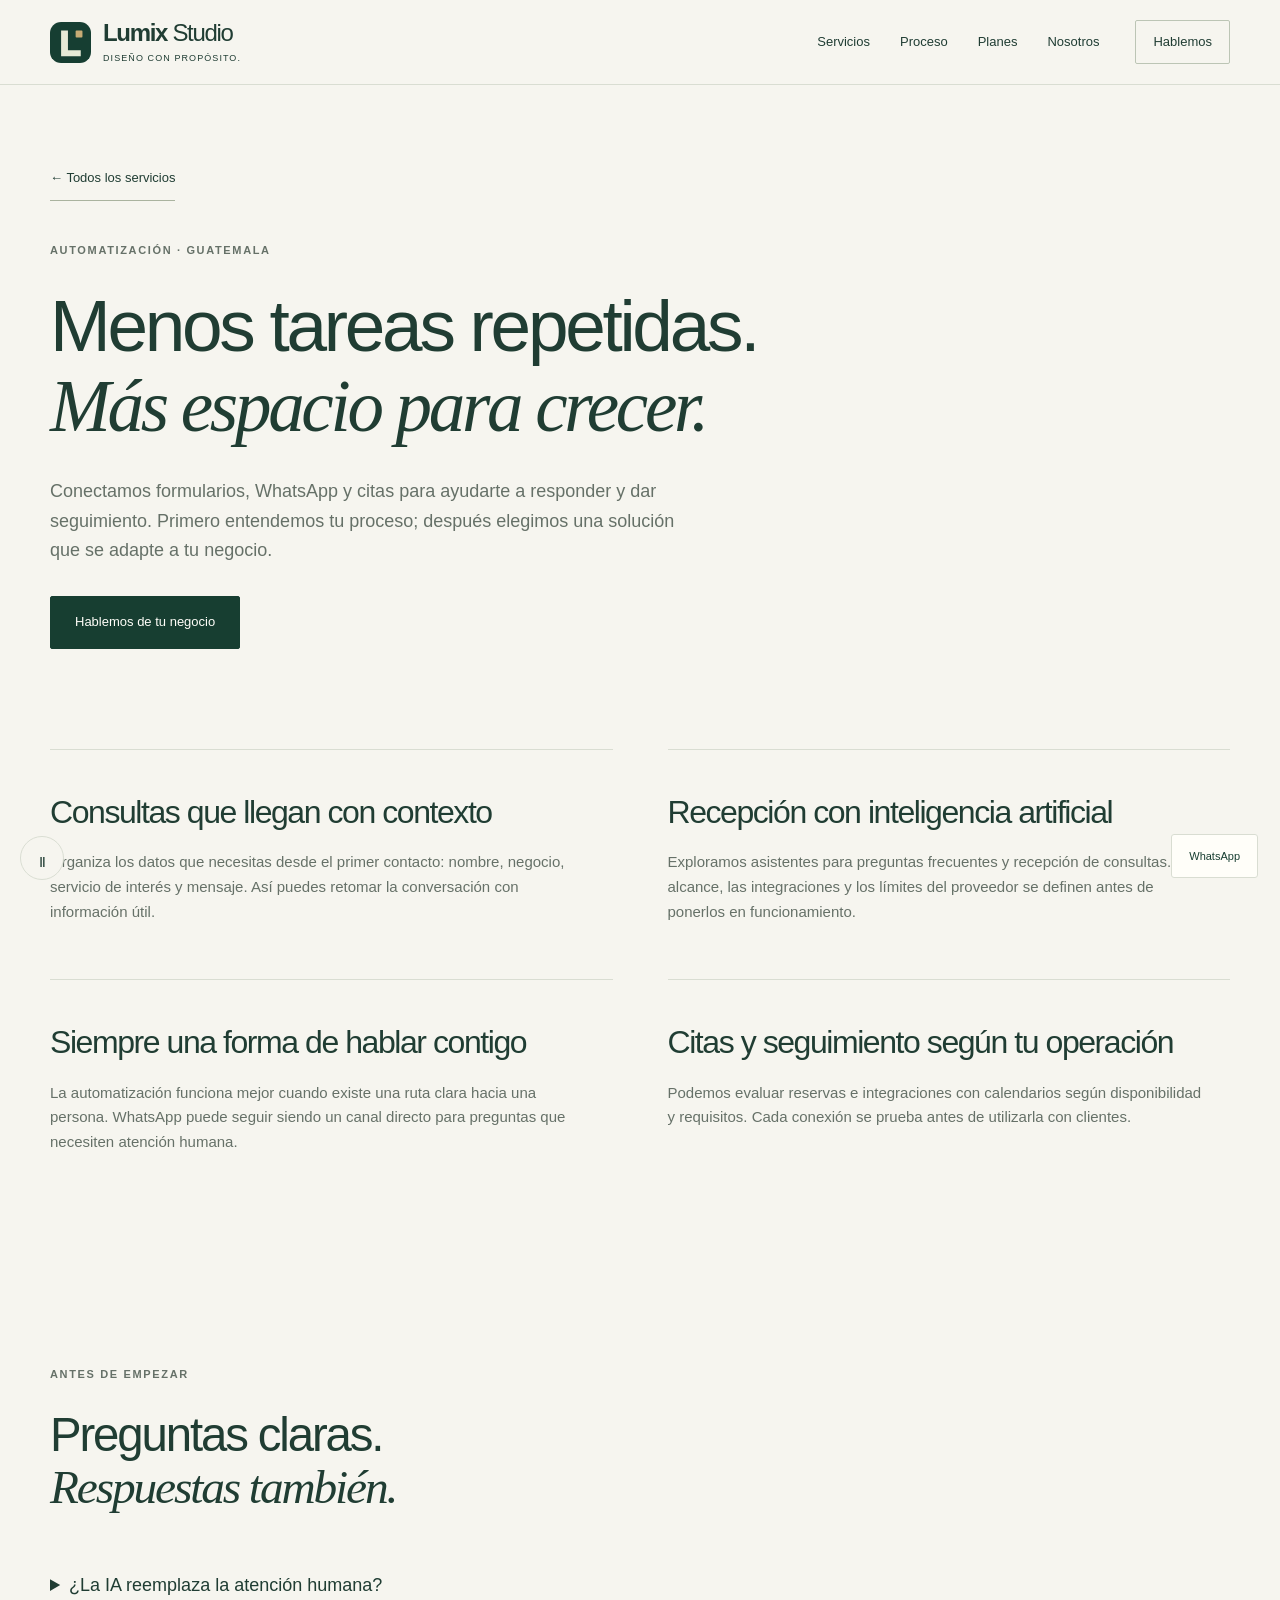
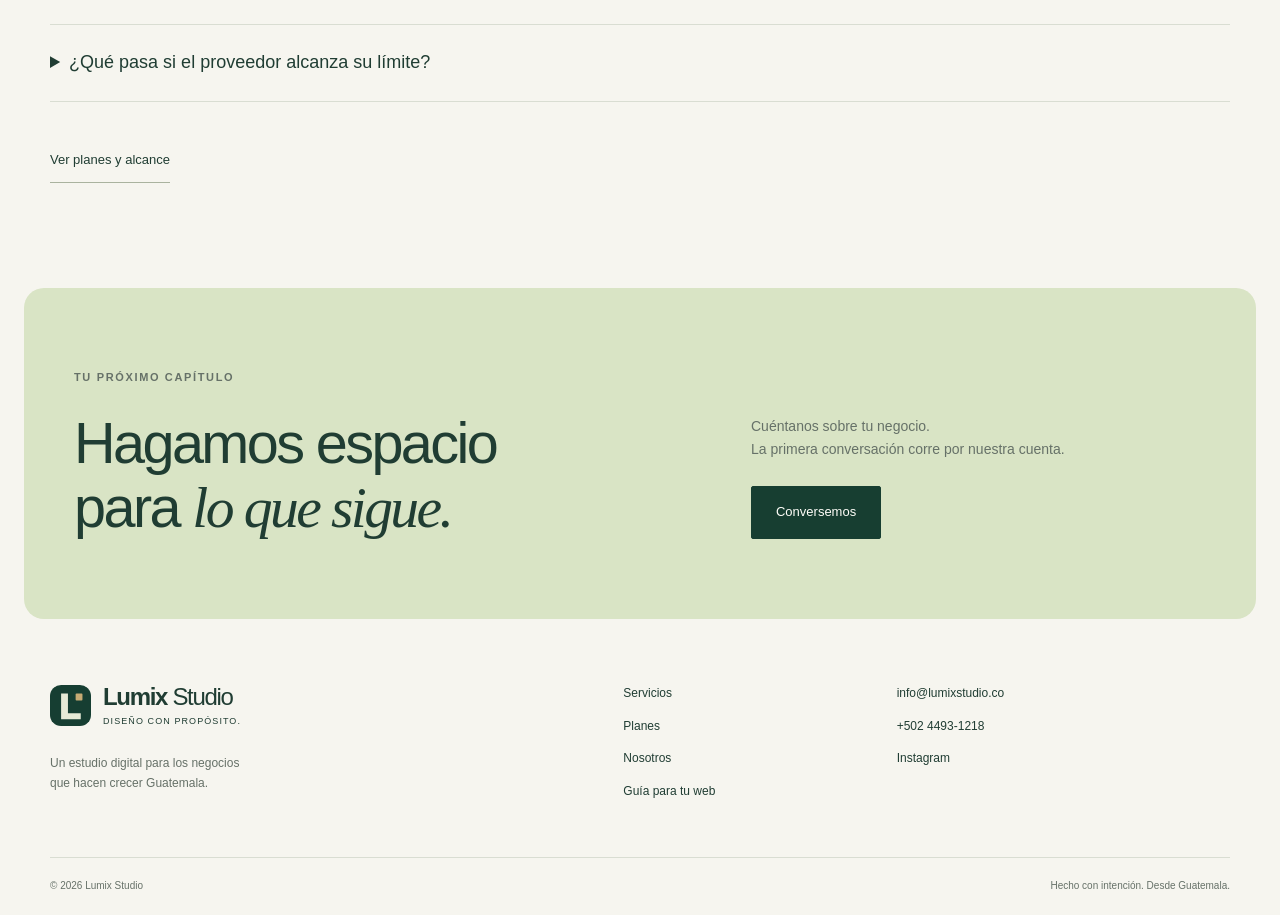
==== automatizacion/index.html @ 52a28cd0 "Launch Lumix Studio redesign and SEO pages" ====
<!doctype html><html lang="es-GT"><head><meta charset="utf-8"><meta name="viewport" content="width=device-width, initial-scale=1"><title>Automatización para negocios en Guatemala | Lumix Studio</title><meta name="description" content="Conecta formularios, WhatsApp y citas para dar seguimiento a tus consultas. Organiza procesos y seguimiento para tu negocio con Lumix Studio."><meta name="robots" content="index,follow,max-image-preview:large"><meta name="theme-color" content="#f6f5ef"><link rel="canonical" href="https://lumixstudio.co/automatizacion/"><link rel="icon" href="/favicon.svg" type="image/svg+xml"><meta property="og:type" content="website"><meta property="og:locale" content="es_GT"><meta property="og:site_name" content="Lumix Studio"><meta property="og:title" content="Automatización para negocios en Guatemala | Lumix Studio"><meta property="og:description" content="Conecta formularios, WhatsApp y citas para dar seguimiento a tus consultas. Organiza procesos y seguimiento para tu negocio con Lumix Studio."><meta property="og:url" content="https://lumixstudio.co/automatizacion/"><meta property="og:image" content="https://lumixstudio.co/assets/og-lumix-studio.png"><meta property="og:image:width" content="1200"><meta property="og:image:height" content="630"><meta property="og:image:alt" content="Lumix Studio — diseño web, SEO y automatización en Guatemala"><meta name="twitter:card" content="summary_large_image"><meta name="twitter:title" content="Automatización para negocios en Guatemala | Lumix Studio"><meta name="twitter:description" content="Conecta formularios, WhatsApp y citas para dar seguimiento a tus consultas. Organiza procesos y seguimiento para tu negocio con Lumix Studio."><meta name="twitter:image" content="https://lumixstudio.co/assets/og-lumix-studio.png"><link rel="stylesheet" href="/styles.css"><link rel="stylesheet" href="/motion.css"><link rel="stylesheet" href="/business.css"><link rel="stylesheet" href="/people.css"><script type="application/ld+json">{"@context":"https://schema.org","@graph":[{"@type":"Organization","@id":"https://lumixstudio.co/#organization","name":"Lumix Studio","url":"https://lumixstudio.co/","logo":"https://lumixstudio.co/favicon.svg","description":"Diseño web, SEO local y automatización para negocios en Guatemala.","telephone":"+50244931218","email":"info@lumixstudio.co","sameAs":["https://www.instagram.com/lumixstudio.gt/"],"areaServed":{"@type":"Country","name":"Guatemala"},"founder":{"@type":"Person","name":"Nestor Ordonez"}},{"@type":"WebSite","@id":"https://lumixstudio.co/#website","url":"https://lumixstudio.co/","name":"Lumix Studio","inLanguage":"es-GT","publisher":{"@id":"https://lumixstudio.co/#organization"}},{"@type":"WebPage","@id":"https://lumixstudio.co/automatizacion/#webpage","url":"https://lumixstudio.co/automatizacion/","name":"Automatización para negocios en Guatemala | Lumix Studio","description":"Conecta formularios, WhatsApp y citas para dar seguimiento a tus consultas. Organiza procesos y seguimiento para tu negocio con Lumix Studio.","inLanguage":"es-GT","isPartOf":{"@id":"https://lumixstudio.co/#website"}},{"@type":"BreadcrumbList","itemListElement":[{"@type":"ListItem","position":1,"name":"Inicio","item":"https://lumixstudio.co/"},{"@type":"ListItem","position":2,"name":"Automatización","item":"https://lumixstudio.co/automatizacion/"}]},{"@type":"Service","name":"Automatización","description":"Conectamos formularios, WhatsApp y citas para ayudarte a responder y dar seguimiento. Primero entendemos tu proceso; después elegimos una solución que se adapte a tu negocio.","url":"https://lumixstudio.co/automatizacion/","areaServed":{"@type":"Country","name":"Guatemala"},"provider":{"@id":"https://lumixstudio.co/#organization"}}]}</script><script src="/app.js" defer></script></head><body><a class="skip" href="#contenido">Saltar al contenido</a><header class="site-header"><div class="container navigation"><a class="brand" href="/" aria-label="Lumix Studio, inicio"><svg class="brand-mark" viewBox="0 0 48 48" aria-hidden="true"><rect width="48" height="48" rx="13" fill="#163e32"/><path d="M13 10h8v23h15v7H13z" fill="#e6ead6"/><rect x="30" y="10" width="8" height="8" rx="1" fill="#c6aa74"/></svg><span>Lumix<span class="brand-light"> Studio</span><small>Diseño con propósito.</small></span></a><nav id="navigation" aria-label="Navegación principal"><a href="/servicios/" >Servicios</a><a href="/proceso/" >Proceso</a><a href="/planes/" >Planes</a><a href="/nosotros/" >Nosotros</a></nav><a class="nav-cta" href="/contacto/">Hablemos </a><button class="menu-toggle" aria-expanded="false" aria-controls="navigation" aria-label="Abrir menú">Menú <span>＋</span></button></div></header><main id="contenido"><section class="detail-hero container"><a class="text-link" href="/servicios/">← Todos los servicios</a><span class="eyebrow">Automatización · Guatemala</span><h1>Menos tareas repetidas.<br><em>Más espacio para crecer.</em></h1><p>Conectamos formularios, WhatsApp y citas para ayudarte a responder y dar seguimiento. Primero entendemos tu proceso; después elegimos una solución que se adapte a tu negocio.</p><a class="btn btn-primary" href="/contacto/?servicio=Automatizaci%C3%B3n">Hablemos de tu negocio </a></section><section class="section container detail-grid"><article><h2>Consultas que llegan con contexto</h2><p>Organiza los datos que necesitas desde el primer contacto: nombre, negocio, servicio de interés y mensaje. Así puedes retomar la conversación con información útil.</p></article><article><h2>Recepción con inteligencia artificial</h2><p>Exploramos asistentes para preguntas frecuentes y recepción de consultas. El alcance, las integraciones y los límites del proveedor se definen antes de ponerlos en funcionamiento.</p></article><article><h2>Siempre una forma de hablar contigo</h2><p>La automatización funciona mejor cuando existe una ruta clara hacia una persona. WhatsApp puede seguir siendo un canal directo para preguntas que necesiten atención humana.</p></article><article><h2>Citas y seguimiento según tu operación</h2><p>Podemos evaluar reservas e integraciones con calendarios según disponibilidad y requisitos. Cada conexión se prueba antes de utilizarla con clientes.</p></article></section><section class="section container"><span class="eyebrow">Antes de empezar</span><h2>Preguntas claras.<br><em>Respuestas también.</em></h2><div class="detail-faq"><details><summary>¿La IA reemplaza la atención humana?</summary><p>El objetivo es apoyar la recepción y las tareas repetitivas. Las consultas que requieren criterio o atención personal deben tener un camino claro hacia tu equipo.</p></details><details><summary>¿Qué pasa si el proveedor alcanza su límite?</summary><p>Los servicios de terceros pueden tener cuotas y costos. Definimos el alcance y una alternativa de contacto para que el negocio tenga una ruta de atención adicional.</p></details></div><a class="text-link" href="/planes/">Ver planes y alcance </a></section><section class="closing"><div class="container closing-inner"><div><span class="eyebrow">Tu próximo capítulo</span><h2>Hagamos espacio<br>para <em>lo que sigue.</em></h2></div><div><p>Cuéntanos sobre tu negocio.<br>La primera conversación corre por nuestra cuenta.</p><a class="btn btn-primary" href="/contacto/">Conversemos </a></div></div></section></main><footer><div class="container"><div class="footer-top"><div><a class="brand" href="/" aria-label="Lumix Studio, inicio"><svg class="brand-mark" viewBox="0 0 48 48" aria-hidden="true"><rect width="48" height="48" rx="13" fill="#163e32"/><path d="M13 10h8v23h15v7H13z" fill="#e6ead6"/><rect x="30" y="10" width="8" height="8" rx="1" fill="#c6aa74"/></svg><span>Lumix<span class="brand-light"> Studio</span><small>Diseño con propósito.</small></span></a><p>Un estudio digital para los negocios<br>que hacen crecer Guatemala.</p></div><div class="footer-links"><a href="/servicios/">Servicios</a><a href="/planes/">Planes</a><a href="/nosotros/">Nosotros</a><a href="/guia-pagina-web-guatemala/">Guía para tu web</a></div><div class="footer-links"><a href="mailto:info@lumixstudio.co">info@lumixstudio.co </a><a href="https://wa.me/50244931218?text=Hola%20Nestor%2C%20quiero%20conversar%20sobre%20un%20proyecto%20para%20mi%20negocio." target="_blank" rel="noopener noreferrer">+502 4493-1218 </a><a href="https://www.instagram.com/lumixstudio.gt/" target="_blank" rel="noopener noreferrer">Instagram </a></div></div><div class="footer-bottom"><span>© 2026 Lumix Studio</span><span>Hecho con intención. Desde Guatemala.</span></div></div></footer><a class="wa-float" href="https://wa.me/50244931218?text=Hola%20Nestor%2C%20quiero%20conversar%20sobre%20un%20proyecto%20para%20mi%20negocio." target="_blank" rel="noopener noreferrer" aria-label="Hablar con Lumix Studio por WhatsApp"> WhatsApp</a></body></html>
---- styles.css ----
@font-face{font-family:LumixSans;src:local('Arial');font-display:swap}
:root{--paper:#f6f5ef;--ink:#203d33;--muted:#667168;--line:#d9ddd2;--green:#173e31;--sage:#e8ecdf;--gold:#ad8950;--white:#fffef9;color-scheme:light}
*{box-sizing:border-box}html{scroll-behavior:smooth;scroll-padding-top:100px}body{margin:0;background:var(--paper);color:var(--ink);font-family:LumixSans,Arial,sans-serif;font-size:16px;line-height:1.65;-webkit-font-smoothing:antialiased}a{color:inherit;text-decoration:none}button,input,textarea{font:inherit}button,a{-webkit-tap-highlight-color:transparent}a:focus-visible,button:focus-visible,summary:focus-visible,input:focus-visible,textarea:focus-visible{outline:3px solid #aa7630;outline-offset:5px}img{max-width:100%;display:block;object-fit:cover}svg{width:22px;height:22px}h1,h2,h3,p{margin:0}h1,h2,h3{font-weight:500;line-height:1.1;letter-spacing:-.045em;text-wrap:balance}h1{font-size:clamp(46px,5.7vw,86px)}h2{font-size:clamp(34px,3.7vw,56px)}h3{font-size:25px}em{font-family:Georgia,'Times New Roman',serif;font-weight:400}p{color:var(--muted);max-width:64ch}p+p{margin-top:18px}.container{width:min(1280px,calc(100% - 100px));margin-inline:auto}.section{padding:105px 0}.eyebrow{display:block;font-size:11px;letter-spacing:.15em;text-transform:uppercase;font-weight:600;color:var(--muted);margin-bottom:26px}.eyebrow i{display:inline-block;width:7px;height:7px;border-radius:50%;background:#496c45;margin-right:8px}.skip{position:fixed;top:-100px;left:16px;background:var(--white);padding:12px;z-index:100}.skip:focus{top:12px}.site-header{border-bottom:1px solid var(--line);position:sticky;top:0;background:rgba(246,245,239,.97);z-index:20}.navigation{height:98px;display:flex;align-items:center;gap:36px}.brand{display:inline-flex;gap:12px;align-items:center;white-space:nowrap;font-size:24px;font-weight:600;letter-spacing:-.055em;line-height:1.1}.brand-mark{width:41px;height:41px}.brand-light{font-weight:400}.brand small{display:block;font-size:9px;letter-spacing:.12em;font-weight:400;margin-top:7px;text-transform:uppercase}.navigation nav{display:flex;gap:30px;margin-left:auto;font-size:13px}.navigation nav a{position:relative;padding:12px 0}.navigation nav a:after{content:'';position:absolute;bottom:6px;left:0;right:100%;height:1px;background:var(--ink);transition:right .2s}.navigation nav a:hover:after,.navigation nav a[aria-current]:after{right:0}.nav-cta{display:flex;gap:26px;border-bottom:1px solid var(--ink);padding:9px 0;font-size:13px}.nav-cta span{font-size:20px}.menu-toggle{display:none;background:none;border:0;color:var(--ink);min-height:44px}.btn{display:inline-flex;align-items:center;justify-content:center;gap:25px;padding:17px 24px;border-radius:4px;border:1px solid var(--green);font-weight:500;font-size:13px;line-height:1.3;min-height:52px;cursor:pointer;transition:background .2s,transform .2s,color .2s}.btn-primary{background:var(--green);color:var(--white)}.btn-primary:hover{background:#2c5543;transform:translateY(-2px)}.btn-secondary{background:transparent;color:var(--green)}.btn-secondary:hover{background:var(--sage)}.btn:active{transform:translateY(1px)}.text-link{display:inline-flex;align-items:center;gap:18px;font-size:13px;border-bottom:1px solid var(--line);padding:12px 0}.text-link:hover{border-color:var(--ink)}.hero{padding:72px 0 64px}.hero-grid{display:grid;grid-template-columns:1fr 1fr;align-items:center;gap:54px}.hero-copy h1{line-height:1.035;letter-spacing:-.06em}.hero-copy h1 em{color:#647855;letter-spacing:-.065em}.hero-copy>p{font-size:16px;max-width:390px;margin-top:29px;line-height:1.8}.hero-actions{display:flex;align-items:center;gap:26px;margin-top:30px;flex-wrap:wrap}.hero-note{display:flex;gap:12px;align-items:center;font-size:11px;color:var(--muted);line-height:1.6;margin-top:42px}.hero-note strong{font-weight:400;color:var(--ink)}.mini-mark{display:grid;place-items:center;background:var(--sage);border:1px solid var(--line);width:35px;height:35px;border-radius:50%;font-family:Georgia,serif;font-size:21px;color:var(--ink)}.hero-art{position:relative;background:#e4e9dc;border:1px solid #dfe4d7;padding:27px 26px 25px;min-height:496px;display:flex;flex-direction:column;justify-content:space-between;overflow:hidden;border-radius:4px}.art-top,.art-bottom{display:flex;justify-content:space-between;gap:12px;position:relative;z-index:1;font-size:9px;color:#54634d}.art-top{letter-spacing:.06em}.art-top span:last-child{font-size:8px}.art-bottom{font-size:8px}.concept-window{position:relative;z-index:1;background:#fbfaf5;border:1px solid #d3d9ca;border-radius:7px;box-shadow:0 30px 55px -22px #45604466;transform:rotate(-3deg);margin:30px -5px 42px;transition:transform .6s}.hero-art:hover .concept-window{transform:rotate(-1deg) translateY(-3px)}.window-chrome{height:31px;display:flex;align-items:center;justify-content:space-between;border-bottom:1px solid #e0e2d8;font-size:7px;color:#737e6d;padding:0 14px}.window-chrome span:first-child{font-size:5px;letter-spacing:3px}.concept-content{padding:24px}.concept-nav{display:flex;justify-content:space-between;align-items:center;font-size:7px}.concept-nav strong{font-size:15px;font-family:Georgia,serif}.concept-layout{display:grid;grid-template-columns:1fr .9fr;gap:20px;margin-top:35px;align-items:center}.concept-layout small{font-size:6px;letter-spacing:.12em}.concept-layout h2{font-family:Georgia,serif;font-size:clamp(22px,2.35vw,36px);line-height:1.06;letter-spacing:-.05em;margin:14px 0 20px}.concept-layout h2 em{color:#92764b}.concept-layout img{height:195px;width:100%;border-radius:90px 90px 3px 3px;object-position:center}.concept-cta{font-size:7px;background:#234132;color:#fff;padding:9px 12px;display:inline-block}.concept-footer{display:flex;justify-content:space-between;font-size:6px;border-top:1px solid var(--line);padding-top:13px;margin-top:25px}.art-orbit{position:absolute;border:1px solid #cdd6bf;width:520px;height:520px;border-radius:50%;top:140px;left:20%}.principles{border-block:1px solid var(--line)}.principles>.container{display:flex;justify-content:space-between;gap:20px;padding-block:25px;font-size:11px;color:var(--muted)}.principles span:first-child{color:var(--ink);font-weight:600}.section-intro{display:grid;grid-template-columns:1fr 2fr;gap:30px;margin-bottom:50px}.section-intro>div>p{margin-top:24px;max-width:440px}.section-intro .eyebrow{padding-top:10px}.service-rows{border-top:1px solid var(--line)}.service-row{display:grid;grid-template-columns:50px 1.7fr 1fr 34px;align-items:center;gap:30px;padding:34px 0;border-bottom:1px solid var(--line);transition:padding .25s,background .25s}.service-row:hover{padding-inline:16px;background:#eceee3}.row-number{font-size:11px;color:#697865}.service-row small{font-size:10px;color:var(--muted);display:block;margin-bottom:10px}.service-row h3{font-size:27px}.service-row p{font-size:13px;max-width:280px}.row-arrow{font-size:27px}.studio-section{background:var(--sage);padding:78px 0}.studio-grid{display:grid;grid-template-columns:1fr 1fr;gap:85px;align-items:center}.studio-visual{position:relative}.studio-visual img{width:100%;height:420px;border-radius:3px;filter:saturate(.7)}.studio-visual>span{position:absolute;bottom:18px;left:20px;color:#fff;background:#19382cd9;padding:8px 14px;font-size:10px}.studio-copy h2{font-size:45px;margin-bottom:28px}.studio-copy p{font-size:14px}.studio-copy .text-link{margin-top:20px}.steps{display:grid;grid-template-columns:repeat(4,1fr);gap:35px;margin:20px 0 30px}.steps article{border-top:1px solid var(--line);padding-top:25px}.steps article>span{font-size:11px;color:var(--muted)}.steps h3{font-size:22px;margin:25px 0 14px}.steps p{font-size:13px}.closing{padding:80px 0;background:#e9e9df;border-block:1px solid var(--line)}.closing-inner{display:grid;grid-template-columns:1.4fr 1fr;align-items:end;gap:40px}.closing h2{font-size:clamp(40px,4.5vw,68px)}.closing p{font-size:14px;margin-bottom:25px}footer{padding:65px 0 20px}.footer-top{display:grid;grid-template-columns:1.6fr .7fr 1fr;gap:40px;padding-bottom:55px}.footer-top p{font-size:12px;margin-top:20px}.footer-links{display:flex;flex-direction:column;align-items:start;gap:13px;font-size:12px}.footer-links a:hover{text-decoration:underline}.footer-bottom{border-top:1px solid var(--line);padding-top:20px;display:flex;justify-content:space-between;color:var(--muted);font-size:10px}.wa-float{position:fixed;bottom:22px;right:22px;z-index:15;display:flex;align-items:center;gap:10px;font-size:11px;background:var(--white);color:var(--green);border:1px solid var(--line);box-shadow:0 4px 20px #203d3312;padding:10px 16px;border-radius:30px}.wa-float>span{display:grid;place-items:center;background:var(--green);color:white;width:25px;height:25px;border-radius:50%}.subpage h1{max-width:900px}.section-title{margin-bottom:48px}.section-title p{margin-top:25px}.section-title .eyebrow{margin-bottom:22px}.service-lead{display:grid;grid-template-columns:1fr 1.2fr;gap:60px}.service-feature{background:var(--sage);padding:38px;border-radius:4px;display:flex;flex-direction:column;align-items:start;justify-content:center}.service-feature h3{font-size:39px;margin:30px 0 24px}.service-feature .btn{margin-top:30px}.service-number{font-size:13px}.service-grid{display:grid;grid-template-columns:1fr 1fr;gap:35px}.service-card{border-top:1px solid var(--line);padding:20px 0}.service-card h3{font-size:24px;margin:18px 0 16px}.service-card p{font-size:14px}.service-icon{font-size:20px}.service-note{font-size:10px;display:block;margin-top:20px;color:var(--muted)}.service-outcome-bar{padding-top:45px;display:flex;gap:35px;justify-content:space-between;align-items:center}.service-outcome-bar small{display:block;font-size:10px;letter-spacing:.08em;margin-bottom:8px}.service-outcome-bar ul{font-size:12px;list-style:none;display:flex;flex-wrap:wrap;gap:15px}.process-layout{display:grid;grid-template-columns:1fr 1fr;gap:70px}.process-photo{position:relative}.process-photo img{height:650px;width:100%;border-radius:4px}.photo-caption{position:absolute;bottom:20px;left:20px;right:20px;background:var(--paper);padding:22px}.photo-caption small{display:block}.process-step{display:flex;gap:22px;border-top:1px solid var(--line);padding:25px 0}.process-step>span{font-size:12px}.process-step h3{font-size:24px;margin-bottom:12px}.process-step p{font-size:14px}.result-band{border-top:1px solid var(--line);padding-top:40px;display:grid;grid-template-columns:1.5fr repeat(3,1fr);gap:35px}.result-lead h2{font-size:30px}.result-lead p{font-size:13px;margin-top:18px}.result-metric{display:flex;flex-direction:column;gap:15px}.result-metric span{font-size:13px;color:var(--muted)}.plans-grid{display:flex;flex-direction:column;border-top:1px solid var(--line)}.plan{display:grid;grid-template-columns:.6fr 1fr 1.5fr 1.5fr 1fr;align-items:center;gap:25px;border-bottom:1px solid var(--line);padding:35px 0}.plan h3{font-size:32px}.plan p{font-size:13px}.plan small{font-size:11px;color:var(--muted)}.plan ul{margin:0;padding:0;list-style:none;font-size:12px}.plan li{margin:10px 0;display:flex;gap:10px}.plan a{padding:14px;font-size:12px}.check{color:var(--gold)}.about-hero{display:grid;grid-template-columns:1.15fr 1fr;gap:65px;align-items:center}.about-intro p{margin-top:25px}.about-hero figure{margin:0}.about-hero img{height:430px;width:100%;border-radius:3px}.about-hero figcaption{padding-top:15px;font-size:12px}.about-hero figcaption small{display:block;color:var(--muted)}.about-signals{display:flex;gap:30px;margin-top:30px}.about-signal strong,.about-signal span{display:block;font-size:12px}.about-signal span{color:var(--muted)}.founder-note{margin:70px 0;padding:40px;background:var(--sage)}.founder-note blockquote{font-size:28px;line-height:1.4;font-family:Georgia,serif;max-width:800px;margin:0 0 25px}.founder-note p{margin-bottom:20px}.founder-signature{display:flex;gap:20px;font-size:12px}.promise-section{margin-top:60px}.promise-grid,.purpose-grid{display:grid;gap:35px;margin-top:35px}.promise-grid{grid-template-columns:repeat(3,1fr)}.promise-item{border-top:1px solid var(--line);padding-top:25px}.promise-item>span{font-size:12px}.promise-item h3{margin:22px 0 15px}.promise-item p{font-size:14px}.purpose-grid{grid-template-columns:1fr 1fr;margin-top:60px}.purpose-panel{background:var(--sage);padding:30px}.purpose-panel>div{display:flex;justify-content:space-between;font-size:12px;margin-bottom:25px}.purpose-panel h3{font-size:30px;margin-bottom:22px}.purpose-panel p{font-size:14px}.about-cta{margin-top:60px;padding-block:30px;border-block:1px solid var(--line);display:flex;align-items:center;justify-content:space-between;gap:25px}.about-cta small{display:block;margin-bottom:15px}.faq-contact{display:grid;grid-template-columns:1fr 1fr;gap:75px}.contact-visual img{width:100%;height:245px;border-radius:4px}.contact-visual-copy{padding:18px 0;font-size:13px}.contact-visual-copy small{display:block;font-size:10px;color:var(--muted)}.faq-item{border-bottom:1px solid var(--line)}.faq-question{background:none;border:0;padding:22px 0;width:100%;text-align:left;display:flex;justify-content:space-between;gap:20px;color:var(--ink);cursor:pointer;font-size:15px}.faq-answer{padding-bottom:20px;font-size:14px}.faq-answer[hidden]{display:none}.contact-card{background:var(--sage);padding:35px;border-radius:5px}.contact-card h2{font-size:36px;margin-bottom:20px}.contact-card>p{font-size:14px}.contact-form{margin-top:30px}.form-row{display:grid;grid-template-columns:1fr 1fr;gap:17px}.field{margin-bottom:20px;min-width:0}.field label,.field legend{display:block;font-size:12px;margin-bottom:8px}.field input:not([type=checkbox]),.field textarea{width:100%;border:1px solid #c4ccbc;background:var(--white);border-radius:3px;padding:12px;font-size:14px;color:var(--ink)}.field textarea{min-height:100px;resize:vertical}.field legend span{font-weight:400;color:var(--muted);display:block;font-size:10px}.service-picker{padding:0;border:0}.service-choice-grid{display:grid;grid-template-columns:1fr 1fr;gap:10px}.service-choice{padding:10px;border:1px solid #c4ccbc;border-radius:3px;display:flex!important;gap:8px;align-items:center;margin:0!important;background:var(--white);cursor:pointer}.service-choice:has(input:checked){border-color:var(--green);background:#dbe5cf}.service-choice input{accent-color:var(--green);width:16px;height:16px;flex:none}.service-choice-icon{display:none}.service-choice-copy strong{font-size:11px;font-weight:500;display:block}.service-choice-copy small{font-size:9px;color:var(--muted)}.service-choice-wide{grid-column:1/-1}.form-note{font-size:11px;margin-top:18px}.form-status{font-size:12px;margin-top:15px}.form-status a{text-decoration:underline;font-weight:bold}.contact-links{margin-top:25px;border-top:1px solid #c4ccbc;padding-top:20px;display:flex;flex-direction:column;gap:10px;font-size:12px}.contact-links .check{margin-right:10px}.detail-hero{padding-block:70px 80px}.detail-hero>.text-link{margin-bottom:40px}.detail-hero h1{max-width:950px}.detail-hero p{font-size:18px;max-width:650px;margin:30px 0}.detail-grid{display:grid;grid-template-columns:1fr 1fr;gap:55px;padding-top:20px}.detail-grid article{border-top:1px solid var(--line);padding-top:25px}.detail-grid h2{font-size:32px;margin:20px 0}.detail-grid p{font-size:15px}.detail-faq{margin:35px 0}.detail-faq details{padding:23px 0;border-bottom:1px solid var(--line)}.detail-faq summary{font-size:18px;cursor:pointer}.detail-faq p{margin-top:18px;font-size:15px}
.plan h2{font-size:32px}.service-feature h2{font-size:39px;margin:30px 0 24px}.service-card h2{font-size:24px;margin:18px 0 16px}.process-step h2{font-size:24px;margin-bottom:12px}.ai-entry{position:fixed;left:22px;bottom:22px;z-index:15}.ai-entry button{background:var(--paper);border:1px solid var(--line);border-radius:30px;min-height:46px;padding:10px 16px;font-size:11px;color:var(--green);cursor:pointer}.ai-entry p:not(:empty){font-size:12px;background:var(--paper);padding:12px;border:1px solid var(--line);max-width:220px}.ai-entry button[hidden]{display:none}.ai-entry button:disabled{opacity:.6}
@media(min-width:1550px){.hero{padding-block:90px}.hero-art{min-height:550px}.concept-layout img{height:230px}}
@media(max-width:1100px){.container{width:calc(100% - 60px)}.navigation{gap:25px}.navigation nav{gap:20px}.hero-grid{gap:28px}.hero-art{padding:20px;min-height:430px}.concept-content{padding:18px}.concept-layout{gap:12px}.concept-layout img{height:170px}.hero-actions{gap:15px}.hero-actions .btn{padding-inline:16px}.studio-grid{gap:45px}.plan{grid-template-columns:1fr 1fr}.plan small{grid-column:1/-1}.plan .btn{justify-self:start}.faq-contact{gap:35px}.contact-card{padding:25px}.service-row{gap:20px;grid-template-columns:30px 1.5fr 1fr 25px}.service-row h3{font-size:23px}}
@media(max-width:760px){.container{width:calc(100% - 40px)}.navigation{height:78px;gap:18px}.brand{font-size:22px}.brand-mark{width:35px;height:35px}.brand small{font-size:7px}.nav-cta{margin-left:auto;font-size:12px;gap:12px}.menu-toggle{display:flex;align-items:center;gap:8px;font-size:12px;padding:8px 0}.navigation nav{display:none;position:absolute;top:78px;left:0;right:0;background:var(--paper);border-bottom:1px solid var(--line);padding:20px;box-shadow:0 20px 30px #203d330a}.navigation nav.is-open{display:flex;flex-direction:column;gap:5px}.navigation nav a{padding:12px}.hero{padding:45px 0 35px}.hero-grid{grid-template-columns:1fr;gap:38px}.hero-copy h1{font-size:clamp(58px,10vw,76px)}.hero-copy>.eyebrow{margin-bottom:22px}.hero-copy>p{max-width:460px;font-size:15px;margin-top:25px}.hero-actions{gap:22px;margin-top:25px}.hero-actions .btn{padding:16px 20px}.hero-note{margin-top:27px}.hero-art{min-height:390px;padding:23px;max-width:580px;width:100%;margin-inline:auto}.concept-window{margin:27px 3px 34px}.concept-layout h2{font-size:clamp(24px,5.6vw,38px)}.concept-layout img{height:190px}.concept-content{padding:22px}.concept-nav span{font-size:7px}.principles>.container{display:grid;grid-template-columns:1fr 1fr;gap:16px;padding-block:23px}.principles span:first-child{grid-column:1/-1}.section{padding:65px 0}.section-intro{grid-template-columns:1fr;gap:0;margin-bottom:35px}.section-intro h2{font-size:38px}.service-row{grid-template-columns:24px 1fr 24px;gap:16px;padding:28px 0}.service-row h3{font-size:24px}.service-row p{grid-column:2;max-width:unset;font-size:13px}.row-arrow{grid-column:3;grid-row:1/3}.studio-section{padding:45px 0}.studio-grid{grid-template-columns:1fr;gap:35px}.studio-visual img{height:330px}.studio-copy h2{font-size:38px}.steps{grid-template-columns:1fr 1fr;gap:30px}.steps h3{font-size:21px}.closing{padding:55px 0}.closing-inner{grid-template-columns:1fr;gap:30px}.closing h2{font-size:44px}.footer-top{grid-template-columns:1fr 1fr;gap:35px}.footer-top>div:first-child{grid-column:1/-1}.footer-bottom{gap:20px;font-size:9px;padding-bottom:55px}.footer-links{font-size:11px}.wa-float{bottom:15px;right:15px}.service-lead,.process-layout,.about-hero,.faq-contact{grid-template-columns:1fr;gap:35px}.service-feature h3{font-size:34px}.service-grid{gap:25px}.service-outcome-bar{display:block}.service-outcome-bar ul{padding:0;margin-top:20px}.process-photo img{height:350px}.result-band{grid-template-columns:1fr 1fr}.result-lead{grid-column:1/-1}.plan{gap:20px}.plan p{grid-column:1/-1}.plan h3{grid-column:1/-1}.plan ul{grid-column:1/-1}.plan .btn{grid-column:1/-1}.about-hero img{height:330px}.founder-note{margin:45px 0;padding:25px}.founder-note blockquote{font-size:24px}.founder-signature{display:block}.founder-signature span{display:block}.promise-grid,.purpose-grid{grid-template-columns:1fr}.about-cta{align-items:start;flex-direction:column}.contact-card{padding:24px}.detail-hero{padding-block:45px}.detail-hero h1{font-size:48px}.detail-hero p{font-size:16px}.detail-grid{grid-template-columns:1fr;gap:35px}.detail-grid h2{font-size:30px}.subpage h1{font-size:45px}}
@media(max-width:390px){.nav-cta{display:none}.menu-toggle{margin-left:auto}.hero-actions{gap:12px}.hero-art{padding:16px;min-height:350px}.concept-content{padding:15px}.concept-layout img{height:155px}.concept-nav span{font-size:6px}.art-bottom{font-size:7px}.form-row{grid-template-columns:1fr}.hero-copy h1{font-size:55px}}
@media(prefers-reduced-motion:reduce){html{scroll-behavior:auto}*,*:before,*:after{animation:none!important;transition:none!important;transform:none!important}}
---- motion.css ----
/* Lumix motion direction: editorial opening, scroll stage, tactile service stack. */
.sculpture{transition:transform 450ms cubic-bezier(.22,1,.36,1)}.motion-card:focus-within{z-index:5}
:root{--lime:#d9f58c;--ease:cubic-bezier(.22,1,.36,1)}
.navigation{height:84px}.site-header{backdrop-filter:blur(16px);background:#f6f5efed}.motion-hero{padding:48px 0 58px}.hero-kicker{display:flex;justify-content:space-between;align-items:start}.hero-edition{font-size:9px;letter-spacing:.1em}.motion-hero h1{font-size:clamp(72px,8.5vw,132px);line-height:.99;letter-spacing:-.075em;position:relative;margin:28px 0 45px;max-width:1120px}.motion-hero h1 em{color:#69764f}.outline-word{font-weight:400}.hero-star{display:inline-block;color:#819953;font-size:.7em;margin-left:24px;vertical-align:middle}.hero-bottom{display:grid;grid-template-columns:1.2fr 1fr 1fr;gap:30px;align-items:center}.hero-bottom p{font-size:13px;line-height:1.75}.hero-bottom .btn{justify-self:start;border-radius:50px;padding-inline:26px}.scroll-cue{font-size:10px;justify-self:end;display:flex;gap:20px;align-items:center}.scroll-cue span{display:grid;place-items:center;width:42px;height:42px;border:1px solid var(--line);border-radius:50%;font-size:20px}.experience{height:135vh;min-height:850px;padding-top:15px;scroll-margin-top:100px}.experience-stage{position:sticky;top:100px;width:calc(100% - 100px);margin:auto;height:min(690px,calc(100vh - 120px));min-height:460px;background:#153c30;border-radius:24px;overflow:hidden;color:#edf2e0;transform:scale(.96);isolation:isolate}.stage-grid{position:absolute;inset:0;background-image:linear-gradient(#ffffff09 1px,transparent 1px),linear-gradient(90deg,#ffffff09 1px,transparent 1px);background-size:65px 65px;mask-image:linear-gradient(black,transparent)}.stage-caption,.stage-bottom{position:absolute;left:32px;right:32px;display:flex;justify-content:space-between;gap:25px;font-size:9px;letter-spacing:.06em;z-index:3}.stage-caption{top:26px}.stage-bottom{bottom:23px;color:#bfcec0;font-size:8px}.stage-title{position:absolute;top:20%;left:5%;font-size:clamp(45px,6vw,90px);line-height:1.05;letter-spacing:-.05em;color:#d9f58c}.stage-title em{color:#eef2df}.creative-window{position:absolute;top:21%;right:8%;width:52%;max-width:690px;background:#f0eedf;color:#26332c;border-radius:12px;box-shadow:0 35px 70px #00190c66;transform:rotate(-7deg);border:1px solid #ffffff55}.creative-window .window-chrome{height:28px;font-size:8px}.creative-content{padding:26px 30px}.creative-nav{display:flex;justify-content:space-between;align-items:center;font-size:8px}.creative-nav strong{font-size:23px;letter-spacing:-.06em}.creative-main{display:grid;grid-template-columns:1.2fr 1fr;align-items:center;min-height:215px}.creative-main small{font-size:7px;letter-spacing:.1em}.creative-main h2{font-size:clamp(26px,3.4vw,49px);margin:12px 0 20px}.creative-link{display:inline-block;font-size:8px;border-bottom:1px solid;padding-bottom:6px}.creative-footer{display:flex;justify-content:space-between;border-top:1px solid #26332c22;padding-top:15px;font-size:8px}.sculpture{position:relative;height:205px;perspective:700px;transform:rotate(-15deg)}.sculpture i{position:absolute;left:10%;width:80%;height:45%;border-radius:50%;background:linear-gradient(140deg,#f3b383,#a94524 60%,#703119);box-shadow:inset 0 3px 5px #ffcbb966,0 18px 20px #503a181a;transform:rotateX(40deg);top:10%}.sculpture i:nth-child(2){top:24%}.sculpture i:nth-child(3){top:38%}.sculpture i:nth-child(4){top:52%}.sculpture i:nth-child(5){top:66%}.floating-label{position:absolute;z-index:4;background:#d9f58c;color:#24402c;padding:17px 22px;border-radius:10px;box-shadow:0 14px 35px #00180922;font-size:12px}.label-one{top:15%;right:5%;transform:rotate(8deg)}.label-one span{font-size:25px;vertical-align:middle;margin-right:10px}.label-two{bottom:15%;left:15%;background:#eef0e7;transform:rotate(-5deg);font-size:11px}.label-two i{display:inline-block;width:7px;height:7px;background:#71904e;border-radius:50%;margin-right:8px}.manifesto{padding-block:110px;display:grid;grid-template-columns:1.6fr 1fr;gap:32px 60px}.manifesto>.eyebrow{grid-column:1/-1;margin:0}.manifesto h2{font-size:clamp(36px,4vw,59px)}.manifesto>div{padding-top:10px}.manifesto p{font-size:14px;line-height:1.9}.manifesto .text-link{margin-top:12px}.motion-services{padding-bottom:80px}.motion-services .section-intro{grid-template-columns:1fr 2fr}.motion-services .section-intro h2{font-size:clamp(36px,4vw,58px)}.service-stack{position:relative}.motion-card{position:sticky;top:108px;display:grid;grid-template-columns:1fr 1fr;gap:35px;padding:54px;border:1px solid #cbd1c0;border-radius:20px;margin-bottom:28px;min-height:470px;box-shadow:0 -10px 30px #23312208;overflow:hidden}.card-web{background:#e8ecdd}.card-seo{background:#eeeadf;top:127px}.card-auto{background:#213e32;color:#f0f1e5;top:146px}.card-index{font-size:10px;letter-spacing:.12em}.card-copy{display:flex;flex-direction:column;align-items:start}.card-copy h3{font-size:clamp(30px,3.2vw,46px);margin:44px 0 23px}.card-copy p{font-size:14px;line-height:1.8;max-width:36ch}.card-link{margin-top:auto;padding-top:25px;display:flex;align-items:center;gap:28px;font-size:12px}.card-link>span{display:grid;place-items:center;width:40px;height:40px;border:1px solid currentColor;border-radius:50%;font-size:21px;transition:transform 240ms var(--ease),background 240ms}.card-auto p{color:#ccd5c7}.card-demo{position:relative;align-self:center;min-height:315px;transition:transform 600ms var(--ease)}.mini-browser{position:absolute;inset:0 40px 15px 0;background:#fffdf3;border-radius:10px;padding:23px;box-shadow:0 22px 35px #4251381a;transform:rotate(-4deg);transition:transform 600ms var(--ease)}.mini-browser>span{font-size:8px;letter-spacing:.12em}.mini-browser strong{display:block;font-family:Georgia,serif;font-size:27px;font-weight:400;line-height:1.1;margin:15px 0 7px}.mini-browser small{font-size:8px}.mini-art{display:flex;gap:10px;align-items:end;height:135px;margin-top:16px;overflow:hidden;background:#e6ebd7;border-radius:3px;padding:20px 25px 0}.mini-art div{width:33%;height:110%;border-radius:70px 70px 0 0;background:#657448;transform:translateY(35px);transition:transform 700ms var(--ease)}.mini-art div:nth-child(2){height:140%;background:#bfc99c;transition-delay:60ms}.mini-art div:nth-child(3){height:90%;background:#294b37;transition-delay:120ms}.mini-phone{position:absolute;right:0;bottom:-5px;width:125px;height:220px;background:#c9d3af;border:5px solid #263e30;border-radius:22px;padding:19px 12px;transform:rotate(9deg);box-shadow:0 20px 30px #26412b22;transition:transform 650ms var(--ease)}.mini-phone>span{font-family:Georgia,serif;font-size:18px}.mini-phone>div{height:100px;margin-block:12px;border-radius:60px 60px 4px 4px;background:linear-gradient(130deg,#99a778,#314e35)}.mini-phone small{font-size:7px}.search-demo{display:flex;flex-direction:column;justify-content:center;gap:17px;padding:20px}.search-pill{background:#fffdf7;border:1px solid #d9d8cd;border-radius:40px;padding:18px;font-size:11px;box-shadow:0 5px 12px #48462a06;display:flex;gap:18px;align-items:center}.search-pill>span{font-size:23px}.search-result{background:#fffdf7;border-radius:12px;padding:25px;box-shadow:0 18px 35px #514d3212;transform:translateX(15px);transition:transform 600ms var(--ease)}.search-result small{font-size:8px;letter-spacing:.1em}.search-result strong{display:block;font-size:19px;font-weight:400;margin:16px 0 12px;letter-spacing:-.035em}.search-result p{font-size:10px;line-height:1.8}.result-lines{margin-top:20px;display:flex;gap:7px}.result-lines i{height:5px;background:#cbd4bc;width:60%;border-radius:5px;transform-origin:left;transition:transform 600ms}.result-lines i:last-child{width:25%;background:#e4e7dc}.demo-footnote{font-size:8px;color:#6a705f;text-align:center}.flow-demo{padding:10px 45px}.flow-node{display:flex;align-items:center;gap:20px;padding:20px 22px;border:1px solid #7c927255;background:#344e3e;border-radius:12px;font-size:20px;transition:transform 500ms var(--ease)}.flow-node span{font-size:12px}.flow-node small{font-size:8px;margin-left:auto;opacity:.6}.flow-center{background:var(--lime);color:#25452f;transform:translateX(-20px)}.flow-connector{height:38px;width:1px;background:#9faf7c55;margin:auto;position:relative;overflow:hidden}.flow-connector i{position:absolute;inset:0;background:var(--lime);transform:translateY(-100%)}.motion-ribbon{overflow:hidden;padding:35px 0 50px;border-top:1px solid var(--line)}.motion-ribbon>div{font-size:clamp(35px,6vw,85px);white-space:nowrap;letter-spacing:-.04em;color:#899574;transform:translateX(-12%)}.studio-section{border-radius:24px;margin:0 24px}.studio-visual{overflow:hidden;border-radius:10px}.studio-visual img{height:450px;transform:scale(1.06)}.studio-copy .eyebrow{font-size:10px}.steps article{transition:transform 300ms var(--ease)}.closing{background:#d9e4c5;margin:0 24px;border:0;border-radius:20px}.btn:active{transform:scale(.97)}.motion-toggle{position:fixed;bottom:78px;left:22px;z-index:16;border:1px solid var(--line);border-radius:30px;background:var(--paper);padding:8px 13px;font-size:10px;color:var(--ink);cursor:pointer;min-height:36px}
@media(hover:hover) and (pointer:fine){.motion-card:hover .mini-browser{transform:rotate(-1deg) translateY(-8px)}.motion-card:hover .mini-phone{transform:rotate(2deg) translateY(-15px)}.motion-card:hover .mini-art div{transform:translateY(0)}.motion-card:hover .search-result{transform:translateX(0) translateY(-7px)}.motion-card:hover .result-lines i{transform:scaleX(.85)}.motion-card:hover .flow-center{transform:translateX(0)}.motion-card:hover .flow-node:first-child{transform:translateX(-10px)}.card-link:hover>span{transform:rotate(45deg);background:#97ac7233}.steps article:hover{transform:translateY(-8px)}.service-row:hover{padding-inline:0;transform:translateX(6px)}.service-row{transition:transform 250ms,background 250ms}}
@media(max-width:1000px){.motion-card{padding:35px;gap:20px}.creative-window{width:60%;right:6%;top:28%}.stage-title{top:16%;font-size:65px}.hero-bottom{grid-template-columns:1fr 1fr}.scroll-cue{grid-column:2;grid-row:1;align-self:end;transform:translateY(55px)}.hero-bottom .btn{grid-column:2;grid-row:1;align-self:start}.creative-content{padding:20px}.hero-edition{display:none}.flow-demo{padding:15px}.motion-hero h1{font-size:9.2vw}.hero-star{margin-left:12px}}
@media(max-width:760px){.navigation{height:78px}.motion-hero{padding:35px 0 40px}.hero-kicker .eyebrow{font-size:8px;letter-spacing:.1em}.motion-hero h1{font-size:clamp(48px,10.1vw,77px);letter-spacing:-.07em;margin:15px 0 30px;line-height:1.08}.hero-star{position:absolute;right:0;top:-30px;font-size:28px}.hero-bottom{display:flex;flex-wrap:wrap;gap:24px}.hero-bottom p{font-size:12px;width:100%}.hero-bottom .btn{font-size:11px;min-height:46px;padding:14px 19px}.scroll-cue{transform:none;font-size:0;margin-left:auto;gap:0}.scroll-cue span{font-size:20px}.experience{height:auto;min-height:0;padding-bottom:20px}.experience-stage{position:relative;top:auto;width:calc(100% - 24px);height:510px;min-height:0;border-radius:16px;transform:none}.stage-caption{left:20px;right:20px;top:20px;font-size:7px}.stage-caption span:last-child{display:none}.stage-title{top:62px;left:24px;font-size:49px}.creative-window{top:215px;width:83%;right:7%;transform:rotate(-6deg)}.creative-content{padding:16px}.creative-main{min-height:140px}.creative-main h2{font-size:27px}.creative-nav strong{font-size:18px}.creative-nav span{font-size:5px}.creative-main small{font-size:5px}.creative-link{font-size:6px}.creative-footer{font-size:6px;padding-top:10px}.sculpture{height:135px}.stage-bottom{left:20px;right:20px;bottom:15px;font-size:6px}.stage-bottom span:first-child{display:none}.label-one{font-size:9px;top:155px;right:17px;padding:10px 13px}.label-one span{font-size:19px}.label-two{left:22px;bottom:36px;font-size:7px;padding:10px;transform:rotate(-3deg)}.manifesto{padding-block:60px;grid-template-columns:1fr;gap:22px}.manifesto h2{font-size:35px}.manifesto>div{padding:0}.manifesto p{font-size:13px}.motion-services{padding-bottom:35px}.motion-services .section-intro{grid-template-columns:1fr}.motion-card{position:relative;top:auto!important;grid-template-columns:1fr;min-height:0;padding:28px 24px;gap:30px;border-radius:16px}.card-copy h3{font-size:33px;margin:27px 0 18px}.card-copy p{font-size:13px;max-width:none}.card-link{padding-top:18px}.card-demo{min-height:285px;width:100%;max-width:420px;margin:auto}.mini-browser{inset:0 30px 15px 0;padding:20px}.mini-browser strong{font-size:24px}.mini-phone{width:110px;height:195px}.mini-phone>div{height:80px}.search-demo{padding:0;min-height:265px}.search-pill{font-size:10px;padding:15px}.search-result{transform:none}.flow-demo{padding:0 10px;min-height:270px}.flow-center{transform:translateX(-10px)}.flow-node{padding:17px}.motion-ribbon{padding:20px 0 30px}.studio-section,.closing{margin-inline:12px;border-radius:16px}.studio-visual img{height:310px}.motion-toggle{bottom:76px;left:15px;font-size:9px;padding:7px 10px}.ai-entry{left:15px}.ai-entry button{padding-inline:10px;font-size:10px}.wa-float{padding-inline:10px;font-size:10px}}
@media(prefers-reduced-motion:reduce){.experience{height:auto;min-height:0;padding-bottom:40px}.experience-stage{position:relative;top:auto;transform:none}.motion-card{position:relative;top:auto}.motion-ribbon>div{white-space:normal;font-size:30px;text-align:center}.motion-toggle{display:none}}
html.motion-paused{scroll-behavior:auto}html.motion-paused *,html.motion-paused *::before,html.motion-paused *::after{animation:none!important;transition:none!important}html.motion-paused .motion-card{position:relative;top:auto}html.motion-paused .experience{height:auto;min-height:0;padding-bottom:40px}html.motion-paused .experience-stage{position:relative;top:auto}
---- business.css ----
.business-showcase{padding-block:90px;scroll-margin-top:90px}.showcase-intro{display:grid;grid-template-columns:1.4fr 1fr;gap:80px;align-items:end;margin-bottom:36px}.showcase-intro p{font-size:14px;line-height:1.8;max-width:40ch}.demo-tabs{display:flex;gap:8px;margin-bottom:28px;flex-wrap:wrap}.demo-tabs button{background:transparent;border:1px solid var(--line);border-radius:40px;padding:13px 20px;color:var(--green);font:inherit;font-size:12px;cursor:pointer;display:flex;gap:25px;transition:background .2s,color .2s;min-height:44px}.demo-tabs button[aria-pressed=true]{background:var(--green);color:var(--paper);border-color:var(--green)}.business-demo{display:grid;grid-template-columns:2.2fr 1fr;align-items:center;gap:48px;margin-bottom:28px}.business-demo[hidden]{display:none}.demo-browser{border:1px solid #ced3c3;border-radius:14px;background:#fffdf6;box-shadow:0 28px 45px -30px #263c3260;overflow:hidden}.demo-chrome{background:#e9eddf;display:flex;justify-content:space-between;padding:12px 18px;font-size:8px;color:#53664d}.demo-chrome span:first-child{letter-spacing:3px;font-size:6px}.demo-brand{display:flex;justify-content:space-between;align-items:center;padding:24px 28px 0}.demo-brand strong{font-family:Georgia,serif;font-size:22px;font-weight:400}.demo-brand>span{font-size:8px}.demo-body{display:grid;grid-template-columns:1.1fr 1fr;gap:25px;padding:30px 28px;align-items:center;min-height:310px}.demo-body small{font-size:7px;letter-spacing:.14em}.demo-body h3{font-family:Georgia,serif;font-size:clamp(24px,2.5vw,37px);line-height:1.12;letter-spacing:-.04em;margin:18px 0}.demo-body p{font-size:11px;line-height:1.8}.demo-body img{height:245px;width:100%;object-fit:cover;object-position:60% center;border-radius:90px 90px 5px 5px}.demo-sample-link{display:inline-block;padding:10px 13px;background:#244533;color:white;border-radius:4px;font-size:9px;margin-top:19px}.demo-bottom{border-top:1px solid var(--line);padding:16px 28px;display:flex;justify-content:space-between;gap:15px;font-size:8px}.demo-explanation .eyebrow{font-size:9px;margin-bottom:22px}.demo-explanation h3{font-size:30px;line-height:1.15}.demo-explanation ul{list-style:none;padding:0;margin:25px 0}.demo-explanation li{font-size:12px;padding:13px 0;border-bottom:1px solid var(--line)}.demo-explanation li:before{content:'↗';margin-right:12px;color:#83905d}.demo-explanation p{font-size:10px;line-height:1.7}.demo-explanation .text-link{margin-top:18px;font-size:12px}.business-mini{display:flex;flex-direction:column;background:#fffdf4;border:1px solid #d7dccd;border-radius:12px;padding:23px;transform:rotate(-3deg);box-shadow:0 20px 40px -20px #35492e66;transition:transform 500ms var(--ease)}.business-mini>span:first-child{font-size:8px;letter-spacing:.1em}.business-mini img{width:100%;height:160px;border-radius:5px;object-position:center 44%;margin:17px 0}.business-mini strong{font-family:Georgia,serif;font-size:25px;font-weight:400}.business-mini small{font-size:9px;margin-top:8px}.mini-demo-action{border-top:1px solid var(--line);padding-top:14px;margin-top:17px;display:flex;justify-content:space-between;font-size:11px}.mini-demo-action b{font-size:18px;font-weight:400}.web-demo{min-height:345px}.plan-selection{padding-top:65px}.plan-heading{max-width:880px;margin-bottom:60px}.plan-heading h1{font-size:clamp(48px,5.8vw,80px)}.plan-heading p{font-size:15px;margin-top:25px;max-width:60ch}.plan-options{display:grid;grid-template-columns:repeat(3,minmax(0,1fr));gap:20px;align-items:stretch}.plan-option{border:1px solid #cbd3bf;border-radius:18px;padding:30px;display:flex;flex-direction:column;background:#fffdf6;position:relative;overflow:hidden;transition:transform 300ms var(--ease),box-shadow 300ms}.plan-label{font-size:9px;letter-spacing:.09em;min-height:28px;line-height:1.5}.plan-emblem{font-size:37px;margin:22px 0;width:64px;height:64px;display:grid;place-items:center;border-radius:50%;background:#e7ecd9;color:#526b43}.plan-option h2{font-size:clamp(28px,3vw,42px);margin-bottom:22px}.plan-option h3{font-size:22px;line-height:1.2;min-height:78px}.plan-audience{font-size:12px;line-height:1.8;margin-top:16px;min-height:88px}.plan-focus{display:block;width:max-content;max-width:100%;padding:7px 11px;border:1px solid currentColor;border-radius:30px;font-size:10px;margin:23px 0}.plan-inclusions{border-top:1px solid #60734c33;padding-top:25px;flex:1}.plan-inclusions>small{font-size:8px;letter-spacing:.12em}.plan-inclusions ul{list-style:none;padding:0;margin:20px 0 32px}.plan-inclusions li{display:flex;gap:10px;font-size:12px;margin-bottom:17px;line-height:1.6}.plan-inclusions li>span{color:#788953}.plan-bottom p{font-size:10px;margin-bottom:15px}.plan-bottom .btn{width:100%;justify-content:space-between;background:var(--green);color:#fffdf5;border-color:var(--green);border-radius:6px;font-size:12px;padding-inline:17px}.plan-grow{background:#214533;color:#f5f3e7;border-color:#214533;box-shadow:0 25px 40px -28px #102e23aa}.plan-grow p{color:#d8e0cc}.plan-grow .plan-emblem{background:#d9e8b4;color:#284735}.plan-grow .plan-focus{color:#d9e8b4}.plan-grow .plan-inclusions{border-color:#d7e4c333}.plan-grow .plan-inclusions li>span{color:#cddfac}.plan-grow .plan-bottom .btn{background:#d9e8b4;color:#183e2e;border-color:#d9e8b4}.plan-scale{background:#e9eadf}.plan-scale .plan-emblem{background:#d6dbbd}.plan-guidance{display:grid;grid-template-columns:1.2fr 1fr;gap:70px;border-top:1px solid var(--line);padding-top:65px;margin-top:70px;align-items:center}.plan-guidance h2{font-size:37px}.plan-guidance p{font-size:14px}.plan-guidance .text-link{margin-top:20px}.people-scroll[href='/planes/']{display:inline-flex;margin-left:20px}.ai-entry{left:auto;right:22px;bottom:77px}.motion-toggle{left:auto;right:22px;bottom:132px}
@media(hover:hover) and (pointer:fine){.business-mini:hover{transform:rotate(0) translateY(-5px)}.plan-option:hover{transform:translateY(-6px);box-shadow:0 22px 40px -25px #223e3244}}
@media(max-width:1000px){.business-demo{gap:25px;grid-template-columns:1.8fr 1fr}.demo-body{padding:25px 20px;gap:16px}.demo-brand{padding-inline:20px}.demo-body img{height:220px}.plan-option{padding:23px}.plan-option h3{font-size:20px}.plan-label{font-size:8px}.plan-guidance{gap:35px}}
@media(max-width:760px){.business-showcase{padding-block:55px}.showcase-intro{grid-template-columns:1fr;gap:25px}.showcase-intro h2{font-size:38px}.showcase-intro p{font-size:13px}.demo-tabs{gap:7px}.demo-tabs button{padding:11px 13px;font-size:10px;gap:10px}.business-demo{grid-template-columns:1fr;gap:28px}.demo-brand{padding:20px 16px 0}.demo-brand strong{font-size:21px}.demo-brand>span{font-size:6px}.demo-body{padding:24px 16px;grid-template-columns:1.1fr 1fr;gap:12px;min-height:0}.demo-body h3{font-size:26px}.demo-body small{font-size:6px}.demo-body p{font-size:10px}.demo-body img{height:230px;border-radius:70px 70px 4px 4px}.demo-sample-link{font-size:8px;padding:10px}.demo-bottom{padding:14px 16px;font-size:6px}.demo-explanation h3{font-size:28px}.demo-explanation ul{margin-block:16px}.demo-explanation li{font-size:12px;padding:11px 0}.plan-selection{padding-top:45px}.plan-heading{margin-bottom:35px}.plan-heading h1{font-size:48px}.plan-heading p{font-size:14px}.plan-options{grid-template-columns:1fr;gap:20px}.plan-option{padding:28px}.plan-label{font-size:9px;min-height:0}.plan-emblem{margin:20px 0}.plan-option h2{font-size:39px}.plan-option h3{font-size:25px;min-height:0}.plan-audience{font-size:13px;min-height:0}.plan-guidance{grid-template-columns:1fr;gap:25px;padding-top:40px;margin-top:40px}.plan-guidance h2{font-size:33px}.ai-entry{left:auto;right:15px;bottom:72px}.motion-toggle{left:auto;right:15px;bottom:126px}.people-scroll[href='/planes/']{margin-left:15px}.business-mini{padding:20px}.business-mini img{height:150px}}
.plan-option{padding:25px}.plan-emblem{width:48px;height:48px;font-size:29px;margin:14px 0}.plan-option h2{margin-bottom:16px}.plan-option h3{min-height:54px;font-size:21px}.plan-audience{min-height:66px;margin-top:13px}.plan-focus{margin:17px 0}.plan-inclusions{padding-top:18px}.plan-inclusions ul{margin:16px 0 22px}.plan-inclusions li{margin-bottom:12px}.plan-bottom .btn{min-height:46px;padding-block:13px}
/* Keep the utilities in one quiet bottom row, clear of the photographs. */
.motion-toggle{left:20px;right:auto;bottom:20px;width:44px;height:44px;min-height:44px;padding:0;font-size:0;border-radius:50%;display:grid;place-items:center}.motion-toggle:after{content:'Ⅱ';font-size:14px}.motion-paused .motion-toggle:after{content:'▷'}.ai-entry{left:74px;right:auto;bottom:20px}.ai-entry button{min-height:44px;padding:11px 17px;font-size:11px}.people-stamp{bottom:120px}
@media(max-width:760px){.motion-toggle{left:12px;bottom:12px}.ai-entry{left:65px;bottom:12px}.ai-entry button{font-size:10px;padding:11px 13px}.people-stamp{bottom:120px}}
@media(min-width:1001px){.detail-grid:has(>article:nth-child(3):last-child){grid-template-columns:repeat(3,minmax(0,1fr))}}
@media(max-width:360px){.ai-entry button{padding-inline:9px;font-size:9px}.wa-float{padding-inline:11px;font-size:10px}.people-actions{gap:14px}.people-actions .btn{padding-inline:14px;font-size:10px}}
---- people.css ----
/* Art direction: a quiet opening becomes an immersive photographic story. */
.cinema-wrap{position:relative}.cinema-hero{position:relative;isolation:isolate;min-height:760px;overflow:hidden;background:#f5f3eb}.cinema-photo{position:absolute;inset:0;margin:0;clip-path:inset(18% 4% 9% 50% round 150px 5px 5px 5px);z-index:0}.cinema-photo img{width:100%;height:100%;object-fit:cover;object-position:58% center;filter:saturate(.85)}.cinema-photo:after{content:'';position:absolute;inset:0;background:linear-gradient(90deg,#162d2238,transparent 70%)}.cinema-intro{position:relative;z-index:2;padding-top:55px;padding-bottom:55px}.cinema-kicker{font-size:12px;letter-spacing:.02em;color:#59674f;margin-bottom:35px}.cinema-intro h1{font-size:clamp(64px,7.5vw,110px);line-height:1;letter-spacing:-.065em;max-width:850px}.cinema-intro h1 em{color:#657450}.cinema-copy{margin-top:40px;max-width:340px}.cinema-copy>p:first-child{font-size:19px;line-height:1.6;color:#304a38}.cinema-copy>p+p{font-size:13px;line-height:1.85;margin-top:18px;max-width:34ch}.cinema-actions{display:flex;align-items:center;gap:25px;margin-top:28px;white-space:nowrap}.cinema-actions .btn{border-radius:3px;padding:17px 20px;font-size:12px}.cinema-actions .text-link{font-size:12px}.cinema-discover{display:block;font-size:10px;margin-top:38px;color:#57634d;width:max-content}.cinema-discover span{margin-left:20px}.cinema-reveal{position:absolute;z-index:1;left:8%;bottom:15%;color:#fff8ec;opacity:0;pointer-events:none}.cinema-reveal>span{font-size:12px;letter-spacing:.03em}.cinema-reveal p{color:inherit;font-size:clamp(75px,11vw,170px);line-height:.93;letter-spacing:-.065em;margin-top:23px;text-shadow:0 4px 35px #142a2233}.cinema-credit{position:absolute;bottom:23px;right:4%;font-size:8px;color:#5c6858}.photo-journey{background:#203d33;color:#f4f0e4}.journey-track{display:grid}.journey-panel{position:relative;min-height:650px;overflow:hidden}.journey-intro{display:grid;grid-template-columns:1fr 1fr;align-items:center;padding:70px 7%;gap:60px}.journey-intro .eyebrow{color:#bec9ad;font-size:10px;letter-spacing:.07em}.journey-intro h2{font-size:clamp(45px,5.3vw,78px);line-height:1.08}.journey-intro h2 em{color:#cbd4b4}.journey-intro p:last-child{font-size:15px;line-height:1.9;color:#d0d5c7;margin-top:34px}.journey-intro img{height:480px;width:100%;border-radius:190px 190px 3px 3px;object-position:65% center}.journey-photo img{position:absolute;inset:0;width:100%;height:100%;object-fit:cover}.journey-photo:after{content:'';position:absolute;inset:0;background:linear-gradient(0deg,#11261cd9,transparent 85%)}.journey-photo>div{position:absolute;z-index:1;bottom:10%;left:8%;right:8%}.journey-photo p{color:#f4f0e4;font-size:13px;margin-bottom:20px}.journey-photo h2{font-size:clamp(52px,7vw,110px);line-height:1.02}.studio-visual img{object-position:65% center;filter:saturate(.88)}
@media(min-width:761px) and (min-height:650px){html.cinematic .cinema-wrap{height:185svh}html.cinematic .cinema-hero{position:sticky;top:83px;height:calc(100svh - 83px);min-height:0}html.cinematic .cinema-intro{padding-top:4svh}html.cinematic .cinema-copy{margin-top:4svh}html.cinematic .cinema-kicker{margin-bottom:3svh}html.cinematic .cinema-intro h1{font-size:min(7.5vw,12svh)}html.cinematic .cinema-discover{margin-top:3svh}html.cinematic .photo-journey{height:280svh}html.cinematic .journey-viewport{position:sticky;top:83px;height:calc(100svh - 83px);overflow:hidden}html.cinematic .journey-track{display:flex;height:100%}html.cinematic .journey-panel{flex:0 0 100%;height:100%;min-height:0}html.cinematic .journey-intro img{height:65svh;max-height:560px}html.cinematic .journey-intro{padding-block:45px}}
@media(max-width:1000px){.cinema-hero{min-height:720px}.cinema-intro h1{font-size:8vw}.cinema-copy{max-width:300px}.cinema-copy>p:first-child{font-size:17px}.cinema-actions{gap:17px}.cinema-actions .btn{font-size:11px;padding-inline:15px}.journey-panel{min-height:560px}.journey-intro{gap:35px;padding:60px 6%}.journey-intro img{height:420px}.journey-intro h2{font-size:46px}}
@media(max-width:760px){.cinema-hero{min-height:0;padding-bottom:0}.cinema-intro{padding-top:30px;padding-bottom:35px}.cinema-kicker{font-size:10px;margin-bottom:25px}.cinema-intro h1{font-size:clamp(43px,10vw,75px);line-height:1.02}.cinema-copy{margin-top:25px;max-width:100%}.cinema-copy>p:first-child{font-size:17px}.cinema-copy>p+p{font-size:12px;max-width:40ch}.cinema-actions{gap:21px;margin-top:24px}.cinema-actions .btn{font-size:11px;padding:16px}.cinema-discover{margin-top:25px}.cinema-photo{position:relative;inset:auto;clip-path:none;height:420px;margin:0 20px 24px;border-radius:120px 3px 3px 3px;overflow:hidden}.cinema-hero{display:flex;flex-direction:column}.cinema-intro{order:-1}.cinema-photo img{object-position:58% center}.cinema-credit{bottom:9px;right:22px;font-size:7px}.cinema-reveal{display:none}.journey-intro{display:flex;flex-direction:column;align-items:stretch;padding:55px 25px;gap:35px}.journey-intro h2{font-size:43px}.journey-intro p:last-child{font-size:13px;margin-top:25px}.journey-intro img{height:340px;border-radius:140px 140px 3px 3px}.journey-photo{min-height:550px}.journey-photo h2{font-size:46px}.journey-photo p{font-size:11px;max-width:28ch}.journey-photo>div{left:25px;bottom:45px}}
/* Let the offers stand on their content, material and spacing. */
.plan-label,.plan-emblem,.plan-focus{display:none}.plan-option{border-radius:12px;padding:38px 30px;box-shadow:none}.plan-option h2{font:italic 42px Georgia,serif;margin-bottom:25px}.plan-option h3{font-size:19px;letter-spacing:-.025em;min-height:65px}.plan-option .plan-audience{font-size:12px;min-height:86px;margin-bottom:26px}.plan-inclusions{padding-top:25px}.plan-inclusions ul{margin-bottom:30px}.plan-bottom .btn{border-radius:4px;min-height:50px;justify-content:center}.plan-grow{background:#263f34}.plan-grow .plan-bottom .btn{background:#f3eddb;border-color:#f3eddb}.plan-scale{background:#e6e5db}.plan-heading>h2{font-size:clamp(40px,4.5vw,65px)}.plan-selection{padding-block:100px}.plan-guidance{display:none}.card-link{width:max-content;border-bottom:1px solid #83917c;padding-bottom:9px}.card-link span:empty{display:none}.steps>article>span,.row-number,.step-number,.flow-node small{display:none}.steps article{border-top:none!important}.plan-bottom p{margin-bottom:18px}.nav-cta{padding:10px 17px;border:1px solid #bcc5b5;border-radius:3px}.plan-option:hover{box-shadow:none!important}.motion-toggle{bottom:20px}.ai-entry{display:none}
@media(max-width:760px){.plan-selection{padding-block:60px}.plan-option{padding:30px}.plan-option .plan-audience{min-height:0}.plan-option h3{min-height:0}.plan-heading>h2{font-size:42px}.nav-cta{padding:8px 11px}.cinema-actions{gap:14px}.cinema-actions .text-link{font-size:11px}}
.demo-explanation li:before{content:none}.cinema-intro:focus-within{opacity:1!important;pointer-events:auto!important}html.cinematic .journey-viewport{overflow:clip}.cinema-credit{z-index:3;padding:3px 6px;background:#f5f3ebd9;border-radius:2px}
@media(prefers-reduced-motion:reduce){html{scroll-behavior:auto}.cinema-photo,.cinema-intro,.cinema-reveal,.journey-track{transform:none!important}.cinema-intro{opacity:1!important}.cinema-photo{clip-path:inset(18% 4% 9% 50% round 150px 5px 5px 5px)!important}.cinema-reveal{display:none}}
@media(max-width:760px) and (prefers-reduced-motion:reduce){.cinema-photo{clip-path:none!important}}
/* A personal letter, written by scroll position rather than by a timer. */
.note-scroll{position:relative;background:#f0eee5;padding:90px 0}.personal-note{display:grid;grid-template-columns:.7fr 1.3fr;gap:90px;padding-block:25px}.note-heading .eyebrow{font-size:10px;text-transform:none;letter-spacing:.03em;color:#66715b;margin-bottom:25px}.note-heading h2{font-size:clamp(32px,3.6vw,50px);line-height:1.12}.note-rule{display:block;width:55px;height:1px;background:#9aa48e;margin-top:35px}.typed-note{position:relative;margin:0;font:32px/1.5 Georgia,'Times New Roman',serif;letter-spacing:-.025em;color:#294333;text-wrap:pretty}.note-readable{position:absolute;width:1px;height:1px;padding:0;margin:-1px;overflow:hidden;clip-path:inset(50%);white-space:nowrap}.note-visual{display:block}.type-word{display:inline-block;white-space:nowrap}.type-char{position:relative}.typing-enabled .type-char:not(.is-typed){color:transparent}.typing-enabled .type-char.is-caret:after{content:'';position:absolute;left:100%;top:.1em;height:1em;width:1px;background:#647553;pointer-events:none}.note-signature{margin-top:38px;display:flex;flex-direction:column;gap:5px}.note-signature strong{font:italic 26px Georgia,serif;font-weight:400}.note-signature>span{font-size:10px;color:#64725b;letter-spacing:.03em}.note-body>.text-link{margin-top:25px;font-size:12px}.note-body{min-width:0}
@media(min-width:761px) and (min-height:650px){html.typing-active .note-scroll{padding:0;height:180svh}html.typing-active .personal-note{position:sticky;top:105px;min-height:calc(100svh - 130px);align-items:center;padding-block:45px}.typed-note{font-size:clamp(25px,2.75vw,38px)}}
@media(max-width:1000px){.personal-note{gap:45px;grid-template-columns:.65fr 1.35fr}.note-heading h2{font-size:34px}.typed-note{font-size:27px}}
@media(max-width:760px){.note-scroll{padding:60px 0}.personal-note{grid-template-columns:1fr;gap:35px;padding-block:0}.note-heading h2{font-size:36px}.note-heading .eyebrow{margin-bottom:18px}.note-rule{margin-top:25px;width:35px}.typed-note{font-size:26px;line-height:1.5}.note-signature{margin-top:30px}.note-signature strong{font-size:24px}}
@media(prefers-reduced-motion:reduce){.type-char{color:inherit!important}.type-char:after{display:none!important}}
html.motion-paused .type-char{color:inherit!important}html.motion-paused .type-char:after{display:none!important}
/* Fine borders, sharp corners, quiet changes in surface. */
.btn,.cinema-actions .btn,.plan-bottom .btn,.nav-cta{border-radius:2px;box-shadow:none;transition:background-color 220ms ease,color 220ms ease,border-color 220ms ease}.btn:hover,.btn:active{transform:none}.btn-primary:hover{background:#36543f;border-color:#36543f}.nav-cta:hover{background:#203d33;color:#f6f3e8;border-color:#203d33}.text-link{position:relative;border-bottom-color:#aab39f;transition:color 180ms ease,border-color 180ms ease}.text-link:hover{color:#657450;border-bottom-color:#657450}.plan-bottom .btn:hover{background:#3e5b45}.plan-grow .plan-bottom .btn:hover{background:#e1dfc9;color:#203d33}.plan-option{transition:border-color 220ms ease}.plan-option:hover{transform:none!important;border-color:#8d9b7f}.demo-tabs button{border-radius:3px}.wa-float{border-radius:3px!important;padding:12px 17px!important;box-shadow:none!important}.cinema-discover{border-bottom:1px solid #aab39f;padding-bottom:7px}
@media(min-width:761px) and (min-height:650px){html.cinematic .journey-track{gap:24px;padding-right:24px}html.cinematic .journey-panel{flex-basis:88%}html.cinematic .journey-panel:first-child{flex-basis:100%}.journey-photo img{width:110%;max-width:none;left:-5%;will-change:transform}}
/* Editorial service directory and illustrated plan collection. */
.service-directory{display:grid;gap:28px;margin-top:45px}.directory-card{display:grid;grid-template-columns:minmax(0,1.1fr) minmax(0,1fr);background:#eceee4;border:1px solid #cdd4c5;overflow:hidden}.directory-photo{overflow:hidden;min-height:350px}.directory-photo img{width:100%;height:100%;object-fit:cover;transition:transform 900ms cubic-bezier(.2,.7,.2,1)}.directory-copy{padding:clamp(30px,4vw,65px);align-self:center}.directory-copy small{font-size:12px;letter-spacing:.08em}.directory-copy h3{font-size:clamp(30px,3.2vw,46px);line-height:1.1;max-width:15ch;margin:22px 0}.directory-copy p{font-size:15px;line-height:1.8;max-width:35ch}.directory-action{display:inline-block;border-bottom:1px solid currentColor;padding-block:12px;margin-top:22px;font-size:13px}.directory-card:nth-child(2){background:#244738;color:#f8f5e9}.directory-card:nth-child(2) p{color:#d9e1d3}.directory-card:nth-child(2) .directory-photo{order:2}.directory-card:nth-child(3){background:#e7dfd3}
.plan-heading{max-width:900px;margin-bottom:45px}.plan-heading h1,.plan-heading h2{font-size:clamp(43px,5.5vw,74px)}.plan-options{gap:24px;align-items:stretch;perspective:1200px}.plan-option{padding:0;border-radius:3px;border:1px solid #bfc9b6;box-shadow:0 12px 25px -22px #16382a50;transform-origin:center bottom}.plan-cover{position:relative;overflow:hidden;aspect-ratio:1.9}.plan-cover:after{content:'';position:absolute;inset:0;background:linear-gradient(transparent 40%,#102f2699)}.plan-cover img{width:100%;height:100%;object-fit:cover;transition:transform 1000ms cubic-bezier(.2,.7,.2,1)}.plan-cover>span{position:absolute;bottom:18px;left:26px;z-index:1;color:white;font-size:11px;letter-spacing:.04em}.plan-content{padding:27px;display:flex;flex-direction:column;flex:1}.plan-option .plan-name{font-family:Georgia,serif;font-style:normal;font-weight:400;font-size:40px;line-height:1.1;margin:0 0 15px;min-height:0;letter-spacing:-.04em}.plan-option .plan-promise{font-size:16px;line-height:1.5;min-height:48px;margin:0 0 23px;color:inherit;max-width:27ch}.plan-option .plan-action{width:100%;min-height:49px;border:1px solid #173e30;background:#173e30;color:#fffdf4;justify-content:center;border-radius:2px;font-size:13px;transition:background 200ms,color 200ms}.plan-grow .plan-action{background:#e5edce;color:#183f30;border-color:#e5edce}.plan-scale{background:#e9e0d5}.plan-scale .plan-action{background:transparent;color:#173e30}.plan-quote{font-size:10px!important;text-align:center;margin:12px 0 24px!important}.plan-option .plan-inclusions{padding-top:21px;flex:1}.plan-inclusions>small{font-size:10px;letter-spacing:.02em;text-transform:none}.plan-inclusions ul{margin:15px 0 0}.plan-inclusions li{display:block;font-size:12px;line-height:1.6;padding:10px 0;margin:0;border-bottom:1px solid #83917a33}.plan-inclusions li:last-child{border:0}.plan-option .plan-audience{font-size:11px;line-height:1.7;min-height:0;margin:22px 0 0;padding-top:18px;border-top:1px solid #83917a33}.plan-help{font-size:13px;text-align:center;margin:28px auto 0}.plan-help a{border-bottom:1px solid currentColor;margin-left:6px}.plan-option:focus-within{outline:2px solid #768952;outline-offset:4px}
@media(hover:hover) and (pointer:fine){html:not(.motion-paused) .plan-option:hover .plan-cover img,html:not(.motion-paused) .directory-card:hover img{transform:scale(1.065)}.plan-action:hover{background:#315944!important;color:#fff!important}}
@media(max-width:1000px) and (min-width:761px){.plan-content{padding:21px}.plan-option .plan-name{font-size:33px}.plan-option .plan-promise{font-size:14px;min-height:63px}.plan-cover{aspect-ratio:1.5}.plan-options{gap:15px}}
@media(max-width:760px){.directory-card{grid-template-columns:1fr}.directory-photo{min-height:0;aspect-ratio:1.5}.directory-card:nth-child(2) .directory-photo{order:0}.directory-copy{padding:28px}.directory-copy h3{max-width:19ch;font-size:34px}.directory-action{margin-top:14px}.plan-options{gap:28px}.plan-cover{aspect-ratio:1.85}.plan-content{padding:27px}.plan-option .plan-promise{min-height:0;max-width:30ch}.plan-help{line-height:1.9;max-width:30ch}.plan-help a{display:inline-block;margin:0}.plan-selection{padding-block:60px}}
@media(prefers-reduced-motion:reduce){.plan-cover img,.directory-photo img{transition:none!important;transform:none!important}}
/* Readable letter and composed horizontal chapters. */
.note-read-all{display:inline-block;margin-top:30px;padding:9px 0;background:none;border:0;border-bottom:1px solid #85927b;color:#294333;font:12px inherit;cursor:pointer}.note-read-all:focus-visible{outline:2px solid #6c7e52;outline-offset:6px}.note-scroll:not(.typing-enabled) .note-read-all{display:none}.typing-enabled .type-char:not(.is-typed){color:#29433326}.typed-note{font-size:clamp(25px,2.3vw,32px);line-height:1.45}.note-signature{margin-top:25px}.note-body>.text-link{margin-top:20px}
html.typing-active .note-scroll{height:auto;padding:80px 0}html.typing-active .personal-note{position:relative;top:auto;min-height:0;padding-block:25px;align-items:start}
.journey-guide{display:none}.journey-next{display:inline-flex;align-items:center;min-height:46px;padding:12px 0;margin-top:27px;border-bottom:1px solid #f4f0e4b3;color:#fff8ed;font-size:13px}.journey-next:focus-visible{outline:2px solid white;outline-offset:7px}.journey-photo:after{background:linear-gradient(0deg,#102b23ed, #102b2340 48%,transparent 90%)}
@media(min-width:761px) and (min-height:650px){html.typing-active .note-scroll.note-pinned{height:175svh;padding:0}html.typing-active .note-pinned .personal-note{position:sticky;top:105px;padding-block:30px;align-items:center}html.cinematic .photo-journey{height:330svh}html.cinematic .journey-track{gap:20px;padding:20px 20px 75px 0;box-sizing:border-box}html.cinematic .journey-panel{border-radius:3px}html.cinematic .journey-intro{padding-block:30px}html.cinematic .journey-intro img{height:53svh;max-height:460px;border-radius:2px;transform:rotate(-3deg);border:8px solid #e9e7d6;box-shadow:18px 20px 0 -3px #81927a45}html.cinematic .journey-intro h2{font-size:clamp(38px,4.8vw,70px)}html.cinematic .journey-photo h2{font-size:clamp(48px,6.4vw,95px)}html.cinematic .journey-photo>div{bottom:9%;left:7%}.journey-guide{display:block;position:absolute;bottom:24px;left:7%;right:7%;pointer-events:none}.journey-chapters{display:flex;justify-content:space-between;gap:20px;font-size:10px;letter-spacing:.045em;margin-bottom:12px;color:#b9c5b4}.journey-chapters .is-current{color:#fff7e8}.journey-progress{height:1px;background:#a3b29440}.journey-progress i{display:block;width:100%;height:100%;background:#e0e8cb;transform:scaleX(0);transform-origin:left}.journey-photo img,.journey-photo>div{will-change:transform}}
@media(max-width:760px){.typed-note{font-size:25px}.journey-next{font-size:12px;margin-top:20px}.journey-photo>div{right:25px}}
@media(prefers-reduced-motion:reduce){.journey-photo>div{transform:none!important}}
.note-read-all{font-family:inherit;font-size:12px}
@media(min-width:761px) and (min-height:650px){html.cinematic .journey-panel:last-child{flex-basis:100%}.journey-guide{right:145px;left:7%}}
/* Evidence, scope, and practical guidance. */
.concept-story{grid-column:1/-1;border-top:1px solid var(--line);border-bottom:1px solid var(--line);margin-top:0;padding:20px 0}.concept-story summary,.scope-answers summary{cursor:pointer;font-size:15px;line-height:1.5;padding:9px 0}.concept-story summary::marker,.scope-answers summary::marker{color:#74825f}.concept-story-grid{display:grid;grid-template-columns:1fr 1fr;gap:65px;padding:30px 0 15px}.concept-story-grid span{display:block;font-size:11px;color:#687657;margin-bottom:15px}.concept-story-grid h3{font:32px/1.15 Georgia,serif;max-width:25ch;margin-bottom:20px}.concept-story-grid p{font-size:14px;line-height:1.8;margin-bottom:24px}.concept-disclosure{font-size:11px!important;max-width:70ch}.scope-section{display:grid;grid-template-columns:1fr 1.3fr;gap:80px;padding-block:30px 110px}.scope-section h2,.guide-teaser h2{font-size:clamp(34px,3.5vw,49px)}.scope-section>div>p{margin-top:25px;font-size:14px;line-height:1.8;max-width:35ch}.scope-answers details{border-bottom:1px solid var(--line);padding:13px 0}.scope-answers details:first-child{border-top:1px solid var(--line)}.scope-answers p{font-size:14px;line-height:1.85;margin:15px 0 20px}.guide-teaser{display:grid;grid-template-columns:1.4fr 1fr;gap:70px;border-top:1px solid var(--line);padding-block:70px;margin-bottom:50px;align-items:center}.guide-teaser p{font-size:14px;line-height:1.85}.guide-teaser .text-link{margin-top:22px}.founder-intro{display:grid;grid-template-columns:.65fr 1fr;gap:70px;align-items:center;margin-block:70px 100px;padding:45px;background:#e8e9de}.founder-monogram{aspect-ratio:1.2;background:#244638;color:#e9e7d4;font:italic clamp(90px,12vw,165px) Georgia,serif;display:flex;flex-direction:column;align-items:center;justify-content:center}.founder-monogram span{font:11px Arial,sans-serif;letter-spacing:.13em;margin-top:20px}.founder-intro h2{font-size:45px}.founder-intro p{font-size:15px;line-height:1.8;max-width:46ch;margin-block:20px}.founder-intro .founder-role{font-size:12px;color:#647056}.practical-guide{padding-block:75px 110px}.practical-guide header{max-width:850px}.practical-guide h1{font-size:clamp(45px,6vw,82px)}.practical-guide header>p{max-width:65ch;font-size:17px;line-height:1.8;margin-top:26px}.practical-guide .guide-byline{font-size:11px;color:#67735f;margin-top:25px}.guide-layout{display:grid;grid-template-columns:1fr 2.2fr;gap:85px;margin-top:65px}.guide-layout nav{display:flex;flex-direction:column;gap:18px;align-self:start;position:sticky;top:120px;font-size:13px}.guide-layout nav a{padding:10px 0;border-bottom:1px solid var(--line)}.guide-copy section{scroll-margin-top:120px;margin-bottom:60px}.guide-copy h2{font:36px/1.2 Georgia,serif;margin-bottom:25px}.guide-copy p,.guide-copy li{font-size:16px;line-height:1.85;margin-bottom:20px}.guide-copy ul{padding-left:20px}.guide-copy p a{text-decoration:underline;text-underline-offset:4px}.guide-invitation{padding:35px;background:#e7eadb}.guide-invitation .btn{font-size:13px}
@media(max-width:760px){.concept-story-grid,.scope-section,.guide-teaser,.founder-intro,.guide-layout{grid-template-columns:1fr;gap:30px}.concept-story-grid{gap:10px}.concept-story summary{font-size:13px}.scope-section{padding-bottom:60px}.scope-answers summary{font-size:14px}.guide-teaser{padding-block:45px;margin-bottom:20px}.founder-intro{padding:25px;margin-block:45px}.founder-monogram{aspect-ratio:2;font-size:90px}.founder-intro h2{font-size:35px}.practical-guide{padding-block:45px}.guide-layout{margin-top:35px}.guide-layout nav{position:static;gap:5px}.guide-copy h2{font-size:30px}.guide-copy p,.guide-copy li{font-size:15px}.guide-invitation{padding:25px}}
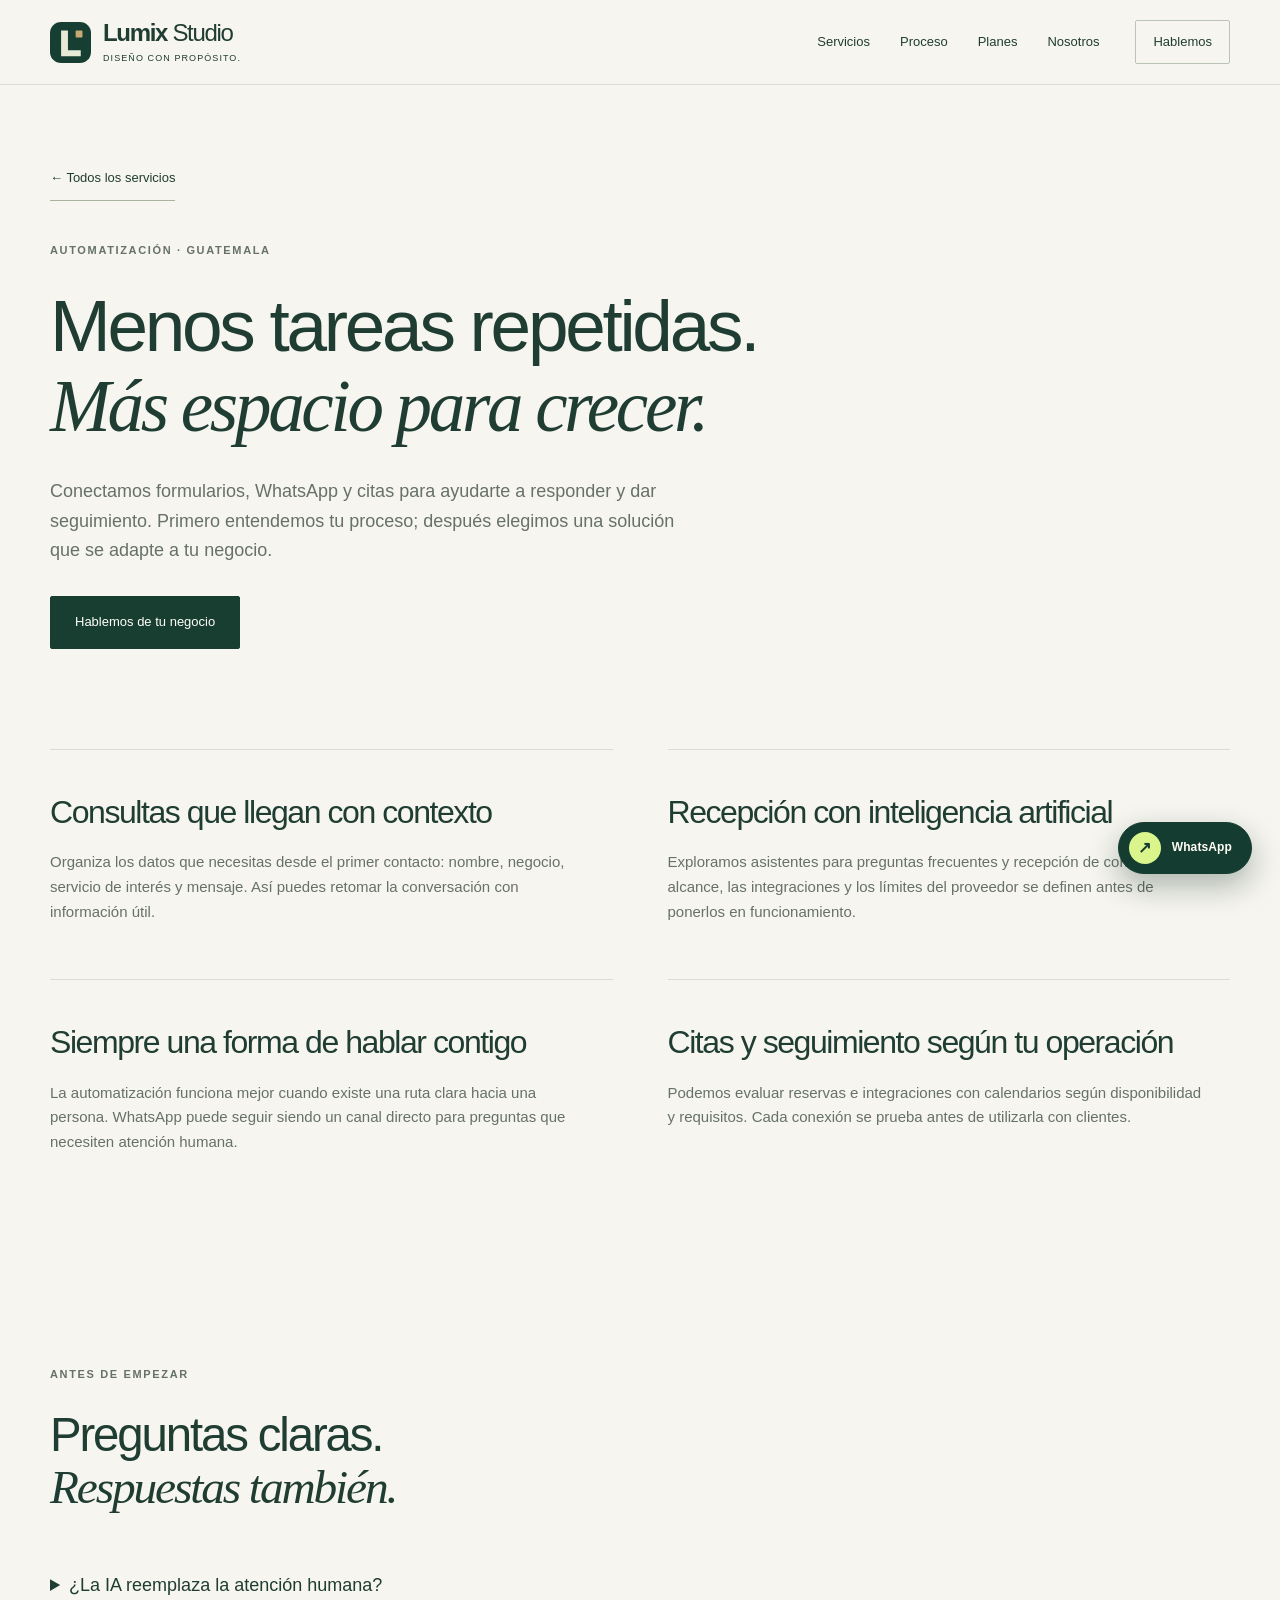
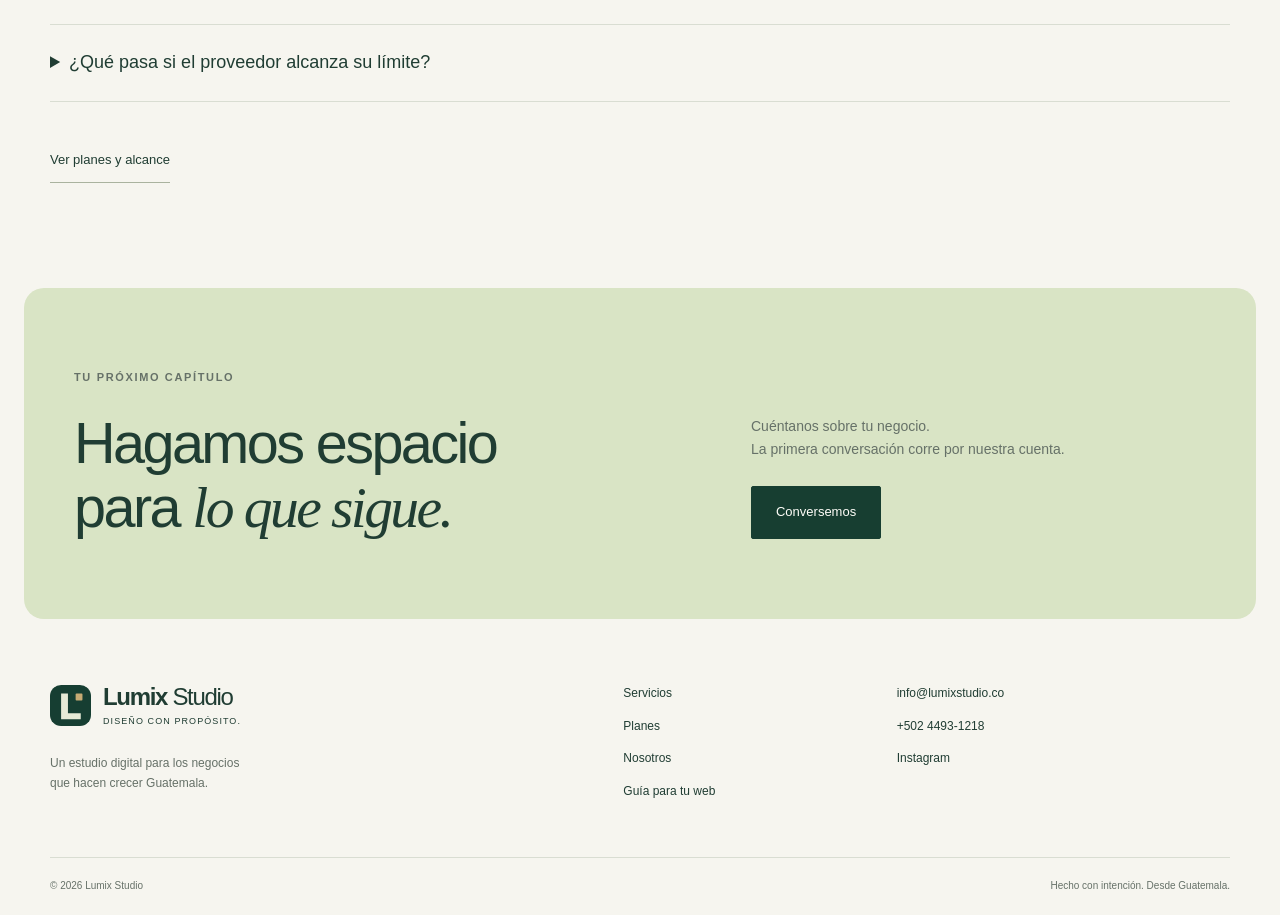
==== commit 3bdfe837: "Improve Lumix conversion journey" ====
--- a/automatizacion/index.html
+++ b/automatizacion/index.html
@@ -1 +1 @@
-<!doctype html><html lang="es-GT"><head><meta charset="utf-8"><meta name="viewport" content="width=device-width, initial-scale=1"><title>Automatización para negocios en Guatemala | Lumix Studio</title><meta name="description" content="Conecta formularios, WhatsApp y citas para dar seguimiento a tus consultas. Organiza procesos y seguimiento para tu negocio con Lumix Studio."><meta name="robots" content="index,follow,max-image-preview:large"><meta name="theme-color" content="#f6f5ef"><link rel="canonical" href="https://lumixstudio.co/automatizacion/"><link rel="icon" href="/favicon.svg" type="image/svg+xml"><meta property="og:type" content="website"><meta property="og:locale" content="es_GT"><meta property="og:site_name" content="Lumix Studio"><meta property="og:title" content="Automatización para negocios en Guatemala | Lumix Studio"><meta property="og:description" content="Conecta formularios, WhatsApp y citas para dar seguimiento a tus consultas. Organiza procesos y seguimiento para tu negocio con Lumix Studio."><meta property="og:url" content="https://lumixstudio.co/automatizacion/"><meta property="og:image" content="https://lumixstudio.co/assets/og-lumix-studio.png"><meta property="og:image:width" content="1200"><meta property="og:image:height" content="630"><meta property="og:image:alt" content="Lumix Studio — diseño web, SEO y automatización en Guatemala"><meta name="twitter:card" content="summary_large_image"><meta name="twitter:title" content="Automatización para negocios en Guatemala | Lumix Studio"><meta name="twitter:description" content="Conecta formularios, WhatsApp y citas para dar seguimiento a tus consultas. Organiza procesos y seguimiento para tu negocio con Lumix Studio."><meta name="twitter:image" content="https://lumixstudio.co/assets/og-lumix-studio.png"><link rel="stylesheet" href="/styles.css"><link rel="stylesheet" href="/motion.css"><link rel="stylesheet" href="/business.css"><link rel="stylesheet" href="/people.css"><script type="application/ld+json">{"@context":"https://schema.org","@graph":[{"@type":"Organization","@id":"https://lumixstudio.co/#organization","name":"Lumix Studio","url":"https://lumixstudio.co/","logo":"https://lumixstudio.co/favicon.svg","description":"Diseño web, SEO local y automatización para negocios en Guatemala.","telephone":"+50244931218","email":"info@lumixstudio.co","sameAs":["https://www.instagram.com/lumixstudio.gt/"],"areaServed":{"@type":"Country","name":"Guatemala"},"founder":{"@type":"Person","name":"Nestor Ordonez"}},{"@type":"WebSite","@id":"https://lumixstudio.co/#website","url":"https://lumixstudio.co/","name":"Lumix Studio","inLanguage":"es-GT","publisher":{"@id":"https://lumixstudio.co/#organization"}},{"@type":"WebPage","@id":"https://lumixstudio.co/automatizacion/#webpage","url":"https://lumixstudio.co/automatizacion/","name":"Automatización para negocios en Guatemala | Lumix Studio","description":"Conecta formularios, WhatsApp y citas para dar seguimiento a tus consultas. Organiza procesos y seguimiento para tu negocio con Lumix Studio.","inLanguage":"es-GT","isPartOf":{"@id":"https://lumixstudio.co/#website"}},{"@type":"BreadcrumbList","itemListElement":[{"@type":"ListItem","position":1,"name":"Inicio","item":"https://lumixstudio.co/"},{"@type":"ListItem","position":2,"name":"Automatización","item":"https://lumixstudio.co/automatizacion/"}]},{"@type":"Service","name":"Automatización","description":"Conectamos formularios, WhatsApp y citas para ayudarte a responder y dar seguimiento. Primero entendemos tu proceso; después elegimos una solución que se adapte a tu negocio.","url":"https://lumixstudio.co/automatizacion/","areaServed":{"@type":"Country","name":"Guatemala"},"provider":{"@id":"https://lumixstudio.co/#organization"}}]}</script><script src="/app.js" defer></script></head><body><a class="skip" href="#contenido">Saltar al contenido</a><header class="site-header"><div class="container navigation"><a class="brand" href="/" aria-label="Lumix Studio, inicio"><svg class="brand-mark" viewBox="0 0 48 48" aria-hidden="true"><rect width="48" height="48" rx="13" fill="#163e32"/><path d="M13 10h8v23h15v7H13z" fill="#e6ead6"/><rect x="30" y="10" width="8" height="8" rx="1" fill="#c6aa74"/></svg><span>Lumix<span class="brand-light"> Studio</span><small>Diseño con propósito.</small></span></a><nav id="navigation" aria-label="Navegación principal"><a href="/servicios/" >Servicios</a><a href="/proceso/" >Proceso</a><a href="/planes/" >Planes</a><a href="/nosotros/" >Nosotros</a></nav><a class="nav-cta" href="/contacto/">Hablemos </a><button class="menu-toggle" aria-expanded="false" aria-controls="navigation" aria-label="Abrir menú">Menú <span>＋</span></button></div></header><main id="contenido"><section class="detail-hero container"><a class="text-link" href="/servicios/">← Todos los servicios</a><span class="eyebrow">Automatización · Guatemala</span><h1>Menos tareas repetidas.<br><em>Más espacio para crecer.</em></h1><p>Conectamos formularios, WhatsApp y citas para ayudarte a responder y dar seguimiento. Primero entendemos tu proceso; después elegimos una solución que se adapte a tu negocio.</p><a class="btn btn-primary" href="/contacto/?servicio=Automatizaci%C3%B3n">Hablemos de tu negocio </a></section><section class="section container detail-grid"><article><h2>Consultas que llegan con contexto</h2><p>Organiza los datos que necesitas desde el primer contacto: nombre, negocio, servicio de interés y mensaje. Así puedes retomar la conversación con información útil.</p></article><article><h2>Recepción con inteligencia artificial</h2><p>Exploramos asistentes para preguntas frecuentes y recepción de consultas. El alcance, las integraciones y los límites del proveedor se definen antes de ponerlos en funcionamiento.</p></article><article><h2>Siempre una forma de hablar contigo</h2><p>La automatización funciona mejor cuando existe una ruta clara hacia una persona. WhatsApp puede seguir siendo un canal directo para preguntas que necesiten atención humana.</p></article><article><h2>Citas y seguimiento según tu operación</h2><p>Podemos evaluar reservas e integraciones con calendarios según disponibilidad y requisitos. Cada conexión se prueba antes de utilizarla con clientes.</p></article></section><section class="section container"><span class="eyebrow">Antes de empezar</span><h2>Preguntas claras.<br><em>Respuestas también.</em></h2><div class="detail-faq"><details><summary>¿La IA reemplaza la atención humana?</summary><p>El objetivo es apoyar la recepción y las tareas repetitivas. Las consultas que requieren criterio o atención personal deben tener un camino claro hacia tu equipo.</p></details><details><summary>¿Qué pasa si el proveedor alcanza su límite?</summary><p>Los servicios de terceros pueden tener cuotas y costos. Definimos el alcance y una alternativa de contacto para que el negocio tenga una ruta de atención adicional.</p></details></div><a class="text-link" href="/planes/">Ver planes y alcance </a></section><section class="closing"><div class="container closing-inner"><div><span class="eyebrow">Tu próximo capítulo</span><h2>Hagamos espacio<br>para <em>lo que sigue.</em></h2></div><div><p>Cuéntanos sobre tu negocio.<br>La primera conversación corre por nuestra cuenta.</p><a class="btn btn-primary" href="/contacto/">Conversemos </a></div></div></section></main><footer><div class="container"><div class="footer-top"><div><a class="brand" href="/" aria-label="Lumix Studio, inicio"><svg class="brand-mark" viewBox="0 0 48 48" aria-hidden="true"><rect width="48" height="48" rx="13" fill="#163e32"/><path d="M13 10h8v23h15v7H13z" fill="#e6ead6"/><rect x="30" y="10" width="8" height="8" rx="1" fill="#c6aa74"/></svg><span>Lumix<span class="brand-light"> Studio</span><small>Diseño con propósito.</small></span></a><p>Un estudio digital para los negocios<br>que hacen crecer Guatemala.</p></div><div class="footer-links"><a href="/servicios/">Servicios</a><a href="/planes/">Planes</a><a href="/nosotros/">Nosotros</a><a href="/guia-pagina-web-guatemala/">Guía para tu web</a></div><div class="footer-links"><a href="mailto:info@lumixstudio.co">info@lumixstudio.co </a><a href="https://wa.me/50244931218?text=Hola%20Nestor%2C%20quiero%20conversar%20sobre%20un%20proyecto%20para%20mi%20negocio." target="_blank" rel="noopener noreferrer">+502 4493-1218 </a><a href="https://www.instagram.com/lumixstudio.gt/" target="_blank" rel="noopener noreferrer">Instagram </a></div></div><div class="footer-bottom"><span>© 2026 Lumix Studio</span><span>Hecho con intención. Desde Guatemala.</span></div></div></footer><a class="wa-float" href="https://wa.me/50244931218?text=Hola%20Nestor%2C%20quiero%20conversar%20sobre%20un%20proyecto%20para%20mi%20negocio." target="_blank" rel="noopener noreferrer" aria-label="Hablar con Lumix Studio por WhatsApp"> WhatsApp</a></body></html>+<!doctype html><html lang="es-GT"><head><meta charset="utf-8"><meta name="viewport" content="width=device-width, initial-scale=1"><title>Automatización para negocios en Guatemala | Lumix Studio</title><meta name="description" content="Conecta formularios, WhatsApp y citas para dar seguimiento a tus consultas. Organiza procesos y seguimiento para tu negocio con Lumix Studio."><meta name="robots" content="index,follow,max-image-preview:large"><meta name="theme-color" content="#f6f5ef"><link rel="canonical" href="https://lumixstudio.co/automatizacion/"><link rel="icon" href="/favicon.svg" type="image/svg+xml"><meta property="og:type" content="website"><meta property="og:locale" content="es_GT"><meta property="og:site_name" content="Lumix Studio"><meta property="og:title" content="Automatización para negocios en Guatemala | Lumix Studio"><meta property="og:description" content="Conecta formularios, WhatsApp y citas para dar seguimiento a tus consultas. Organiza procesos y seguimiento para tu negocio con Lumix Studio."><meta property="og:url" content="https://lumixstudio.co/automatizacion/"><meta property="og:image" content="https://lumixstudio.co/assets/og-lumix-studio.png"><meta property="og:image:width" content="1200"><meta property="og:image:height" content="630"><meta property="og:image:alt" content="Lumix Studio — diseño web, SEO y automatización en Guatemala"><meta name="twitter:card" content="summary_large_image"><meta name="twitter:title" content="Automatización para negocios en Guatemala | Lumix Studio"><meta name="twitter:description" content="Conecta formularios, WhatsApp y citas para dar seguimiento a tus consultas. Organiza procesos y seguimiento para tu negocio con Lumix Studio."><meta name="twitter:image" content="https://lumixstudio.co/assets/og-lumix-studio.png"><link rel="stylesheet" href="/styles.css"><link rel="stylesheet" href="/motion.css"><link rel="stylesheet" href="/business.css"><link rel="stylesheet" href="/people.css"><script type="application/ld+json">{"@context":"https://schema.org","@graph":[{"@type":"Organization","@id":"https://lumixstudio.co/#organization","name":"Lumix Studio","url":"https://lumixstudio.co/","logo":"https://lumixstudio.co/favicon.svg","description":"Diseño web, SEO local y automatización para negocios en Guatemala.","telephone":"+50244931218","email":"info@lumixstudio.co","sameAs":["https://www.instagram.com/lumixstudio.gt/"],"areaServed":{"@type":"Country","name":"Guatemala"},"founder":{"@type":"Person","name":"Nestor Ordonez"}},{"@type":"WebSite","@id":"https://lumixstudio.co/#website","url":"https://lumixstudio.co/","name":"Lumix Studio","inLanguage":"es-GT","publisher":{"@id":"https://lumixstudio.co/#organization"}},{"@type":"WebPage","@id":"https://lumixstudio.co/automatizacion/#webpage","url":"https://lumixstudio.co/automatizacion/","name":"Automatización para negocios en Guatemala | Lumix Studio","description":"Conecta formularios, WhatsApp y citas para dar seguimiento a tus consultas. Organiza procesos y seguimiento para tu negocio con Lumix Studio.","inLanguage":"es-GT","isPartOf":{"@id":"https://lumixstudio.co/#website"}},{"@type":"BreadcrumbList","itemListElement":[{"@type":"ListItem","position":1,"name":"Inicio","item":"https://lumixstudio.co/"},{"@type":"ListItem","position":2,"name":"Automatización","item":"https://lumixstudio.co/automatizacion/"}]},{"@type":"Service","name":"Automatización","description":"Conectamos formularios, WhatsApp y citas para ayudarte a responder y dar seguimiento. Primero entendemos tu proceso; después elegimos una solución que se adapte a tu negocio.","url":"https://lumixstudio.co/automatizacion/","areaServed":{"@type":"Country","name":"Guatemala"},"provider":{"@id":"https://lumixstudio.co/#organization"}}]}</script><script src="/app.js" defer></script></head><body><a class="skip" href="#contenido">Saltar al contenido</a><header class="site-header"><div class="container navigation"><a class="brand" href="/" aria-label="Lumix Studio, inicio"><svg class="brand-mark" viewBox="0 0 48 48" aria-hidden="true"><rect width="48" height="48" rx="13" fill="#163e32"/><path d="M13 10h8v23h15v7H13z" fill="#e6ead6"/><rect x="30" y="10" width="8" height="8" rx="1" fill="#c6aa74"/></svg><span>Lumix<span class="brand-light"> Studio</span><small>Diseño con propósito.</small></span></a><nav id="navigation" aria-label="Navegación principal"><a href="/servicios/" >Servicios</a><a href="/proceso/" >Proceso</a><a href="/planes/" >Planes</a><a href="/nosotros/" >Nosotros</a></nav><a class="nav-cta" href="/contacto/">Hablemos </a><button class="menu-toggle" aria-expanded="false" aria-controls="navigation" aria-label="Abrir menú">Menú <span>＋</span></button></div></header><main id="contenido"><section class="detail-hero container"><a class="text-link" href="/servicios/">← Todos los servicios</a><span class="eyebrow">Automatización · Guatemala</span><h1>Menos tareas repetidas.<br><em>Más espacio para crecer.</em></h1><p>Conectamos formularios, WhatsApp y citas para ayudarte a responder y dar seguimiento. Primero entendemos tu proceso; después elegimos una solución que se adapte a tu negocio.</p><a class="btn btn-primary" href="/contacto/?servicio=Automatizaci%C3%B3n">Hablemos de tu negocio </a></section><section class="section container detail-grid"><article><h2>Consultas que llegan con contexto</h2><p>Organiza los datos que necesitas desde el primer contacto: nombre, negocio, servicio de interés y mensaje. Así puedes retomar la conversación con información útil.</p></article><article><h2>Recepción con inteligencia artificial</h2><p>Exploramos asistentes para preguntas frecuentes y recepción de consultas. El alcance, las integraciones y los límites del proveedor se definen antes de ponerlos en funcionamiento.</p></article><article><h2>Siempre una forma de hablar contigo</h2><p>La automatización funciona mejor cuando existe una ruta clara hacia una persona. WhatsApp puede seguir siendo un canal directo para preguntas que necesiten atención humana.</p></article><article><h2>Citas y seguimiento según tu operación</h2><p>Podemos evaluar reservas e integraciones con calendarios según disponibilidad y requisitos. Cada conexión se prueba antes de utilizarla con clientes.</p></article></section><section class="section container"><span class="eyebrow">Antes de empezar</span><h2>Preguntas claras.<br><em>Respuestas también.</em></h2><div class="detail-faq"><details><summary>¿La IA reemplaza la atención humana?</summary><p>El objetivo es apoyar la recepción y las tareas repetitivas. Las consultas que requieren criterio o atención personal deben tener un camino claro hacia tu equipo.</p></details><details><summary>¿Qué pasa si el proveedor alcanza su límite?</summary><p>Los servicios de terceros pueden tener cuotas y costos. Definimos el alcance y una alternativa de contacto para que el negocio tenga una ruta de atención adicional.</p></details></div><a class="text-link" href="/planes/">Ver planes y alcance </a></section><section class="closing"><div class="container closing-inner"><div><span class="eyebrow">Tu próximo capítulo</span><h2>Hagamos espacio<br>para <em>lo que sigue.</em></h2></div><div><p>Cuéntanos sobre tu negocio.<br>La primera conversación corre por nuestra cuenta.</p><a class="btn btn-primary" href="/contacto/">Conversemos </a></div></div></section></main><footer><div class="container"><div class="footer-top"><div><a class="brand" href="/" aria-label="Lumix Studio, inicio"><svg class="brand-mark" viewBox="0 0 48 48" aria-hidden="true"><rect width="48" height="48" rx="13" fill="#163e32"/><path d="M13 10h8v23h15v7H13z" fill="#e6ead6"/><rect x="30" y="10" width="8" height="8" rx="1" fill="#c6aa74"/></svg><span>Lumix<span class="brand-light"> Studio</span><small>Diseño con propósito.</small></span></a><p>Un estudio digital para los negocios<br>que hacen crecer Guatemala.</p></div><div class="footer-links"><a href="/servicios/">Servicios</a><a href="/planes/">Planes</a><a href="/nosotros/">Nosotros</a><a href="/guia-pagina-web-guatemala/">Guía para tu web</a></div><div class="footer-links"><a href="mailto:info@lumixstudio.co">info@lumixstudio.co </a><a href="https://wa.me/50244931218?text=Hola%20Lumix%2C%20vi%20su%20p%C3%A1gina%20y%20quisiera%20informaci%C3%B3n%20para%20mejorar%20la%20presencia%20digital%20de%20mi%20negocio." target="_blank" rel="noopener noreferrer">+502 4493-1218 </a><a href="https://www.instagram.com/lumixstudio.gt/" target="_blank" rel="noopener noreferrer">Instagram </a></div></div><div class="footer-bottom"><span>© 2026 Lumix Studio</span><span>Hecho con intención. Desde Guatemala.</span></div></div></footer><a class="wa-float" href="https://wa.me/50244931218?text=Hola%20Lumix%2C%20vi%20su%20p%C3%A1gina%20y%20quisiera%20informaci%C3%B3n%20para%20mejorar%20la%20presencia%20digital%20de%20mi%20negocio." target="_blank" rel="noopener noreferrer" aria-label="Hablar con Lumix Studio por WhatsApp"> WhatsApp</a></body></html>
--- a/people.css
+++ b/people.css
@@ -1,5 +1,5 @@
 /* Art direction: a quiet opening becomes an immersive photographic story. */
-.cinema-wrap{position:relative}.cinema-hero{position:relative;isolation:isolate;min-height:760px;overflow:hidden;background:#f5f3eb}.cinema-photo{position:absolute;inset:0;margin:0;clip-path:inset(18% 4% 9% 50% round 150px 5px 5px 5px);z-index:0}.cinema-photo img{width:100%;height:100%;object-fit:cover;object-position:58% center;filter:saturate(.85)}.cinema-photo:after{content:'';position:absolute;inset:0;background:linear-gradient(90deg,#162d2238,transparent 70%)}.cinema-intro{position:relative;z-index:2;padding-top:55px;padding-bottom:55px}.cinema-kicker{font-size:12px;letter-spacing:.02em;color:#59674f;margin-bottom:35px}.cinema-intro h1{font-size:clamp(64px,7.5vw,110px);line-height:1;letter-spacing:-.065em;max-width:850px}.cinema-intro h1 em{color:#657450}.cinema-copy{margin-top:40px;max-width:340px}.cinema-copy>p:first-child{font-size:19px;line-height:1.6;color:#304a38}.cinema-copy>p+p{font-size:13px;line-height:1.85;margin-top:18px;max-width:34ch}.cinema-actions{display:flex;align-items:center;gap:25px;margin-top:28px;white-space:nowrap}.cinema-actions .btn{border-radius:3px;padding:17px 20px;font-size:12px}.cinema-actions .text-link{font-size:12px}.cinema-discover{display:block;font-size:10px;margin-top:38px;color:#57634d;width:max-content}.cinema-discover span{margin-left:20px}.cinema-reveal{position:absolute;z-index:1;left:8%;bottom:15%;color:#fff8ec;opacity:0;pointer-events:none}.cinema-reveal>span{font-size:12px;letter-spacing:.03em}.cinema-reveal p{color:inherit;font-size:clamp(75px,11vw,170px);line-height:.93;letter-spacing:-.065em;margin-top:23px;text-shadow:0 4px 35px #142a2233}.cinema-credit{position:absolute;bottom:23px;right:4%;font-size:8px;color:#5c6858}.photo-journey{background:#203d33;color:#f4f0e4}.journey-track{display:grid}.journey-panel{position:relative;min-height:650px;overflow:hidden}.journey-intro{display:grid;grid-template-columns:1fr 1fr;align-items:center;padding:70px 7%;gap:60px}.journey-intro .eyebrow{color:#bec9ad;font-size:10px;letter-spacing:.07em}.journey-intro h2{font-size:clamp(45px,5.3vw,78px);line-height:1.08}.journey-intro h2 em{color:#cbd4b4}.journey-intro p:last-child{font-size:15px;line-height:1.9;color:#d0d5c7;margin-top:34px}.journey-intro img{height:480px;width:100%;border-radius:190px 190px 3px 3px;object-position:65% center}.journey-photo img{position:absolute;inset:0;width:100%;height:100%;object-fit:cover}.journey-photo:after{content:'';position:absolute;inset:0;background:linear-gradient(0deg,#11261cd9,transparent 85%)}.journey-photo>div{position:absolute;z-index:1;bottom:10%;left:8%;right:8%}.journey-photo p{color:#f4f0e4;font-size:13px;margin-bottom:20px}.journey-photo h2{font-size:clamp(52px,7vw,110px);line-height:1.02}.studio-visual img{object-position:65% center;filter:saturate(.88)}
+.cinema-wrap{position:relative}.cinema-hero{position:relative;isolation:isolate;min-height:760px;overflow:hidden;background:#f5f3eb}.cinema-photo{position:absolute;inset:0;margin:0;clip-path:inset(7% 4% 7% 48% round 125px 5px 5px 5px);z-index:0}.cinema-photo img{width:100%;height:100%;object-fit:cover;object-position:58% top;filter:saturate(.85)}.cinema-photo:after{content:'';position:absolute;inset:0;background:linear-gradient(90deg,#162d2238,transparent 70%)}.cinema-intro{position:relative;z-index:2;padding-top:55px;padding-bottom:55px}.cinema-kicker{font-size:12px;letter-spacing:.02em;color:#59674f;margin-bottom:35px}.cinema-intro h1{font-size:clamp(64px,7.5vw,110px);line-height:1;letter-spacing:-.065em;max-width:850px}.cinema-intro h1 em{color:#657450}.cinema-copy{margin-top:40px;max-width:340px}.cinema-copy>p:first-child{font-size:19px;line-height:1.6;color:#304a38}.cinema-copy>p+p{font-size:13px;line-height:1.85;margin-top:18px;max-width:34ch}.cinema-actions{display:flex;align-items:center;gap:25px;margin-top:28px;white-space:nowrap}.cinema-actions .btn{border-radius:3px;padding:17px 20px;font-size:12px}.cinema-actions .text-link{font-size:12px}.cinema-discover{display:block;font-size:10px;margin-top:38px;color:#57634d;width:max-content}.cinema-discover span{margin-left:20px}.cinema-reveal{position:absolute;z-index:1;left:8%;bottom:15%;color:#fff8ec;opacity:0;pointer-events:none}.cinema-reveal>span{font-size:12px;letter-spacing:.03em}.cinema-reveal p{color:inherit;font-size:clamp(75px,11vw,170px);line-height:.93;letter-spacing:-.065em;margin-top:23px;text-shadow:0 4px 35px #142a2233}.cinema-credit{position:absolute;bottom:23px;right:4%;font-size:8px;color:#5c6858}.photo-journey{background:#203d33;color:#f4f0e4}.journey-track{display:grid}.journey-panel{position:relative;min-height:650px;overflow:hidden}.journey-intro{display:grid;grid-template-columns:1fr 1fr;align-items:center;padding:70px 7%;gap:60px}.journey-intro .eyebrow{color:#bec9ad;font-size:10px;letter-spacing:.07em}.journey-intro h2{font-size:clamp(45px,5.3vw,78px);line-height:1.08}.journey-intro h2 em{color:#cbd4b4}.journey-intro p:last-child{font-size:15px;line-height:1.9;color:#d0d5c7;margin-top:34px}.journey-intro img{height:480px;width:100%;border-radius:190px 190px 3px 3px;object-position:65% center}.journey-photo img{position:absolute;inset:0;width:100%;height:100%;object-fit:cover}.journey-photo:after{content:'';position:absolute;inset:0;background:linear-gradient(0deg,#11261cd9,transparent 85%)}.journey-photo>div{position:absolute;z-index:1;bottom:10%;left:8%;right:8%}.journey-photo p{color:#f4f0e4;font-size:13px;margin-bottom:20px}.journey-photo h2{font-size:clamp(52px,7vw,110px);line-height:1.02}.studio-visual img{object-position:65% center;filter:saturate(.88)}
 @media(min-width:761px) and (min-height:650px){html.cinematic .cinema-wrap{height:185svh}html.cinematic .cinema-hero{position:sticky;top:83px;height:calc(100svh - 83px);min-height:0}html.cinematic .cinema-intro{padding-top:4svh}html.cinematic .cinema-copy{margin-top:4svh}html.cinematic .cinema-kicker{margin-bottom:3svh}html.cinematic .cinema-intro h1{font-size:min(7.5vw,12svh)}html.cinematic .cinema-discover{margin-top:3svh}html.cinematic .photo-journey{height:280svh}html.cinematic .journey-viewport{position:sticky;top:83px;height:calc(100svh - 83px);overflow:hidden}html.cinematic .journey-track{display:flex;height:100%}html.cinematic .journey-panel{flex:0 0 100%;height:100%;min-height:0}html.cinematic .journey-intro img{height:65svh;max-height:560px}html.cinematic .journey-intro{padding-block:45px}}
 @media(max-width:1000px){.cinema-hero{min-height:720px}.cinema-intro h1{font-size:8vw}.cinema-copy{max-width:300px}.cinema-copy>p:first-child{font-size:17px}.cinema-actions{gap:17px}.cinema-actions .btn{font-size:11px;padding-inline:15px}.journey-panel{min-height:560px}.journey-intro{gap:35px;padding:60px 6%}.journey-intro img{height:420px}.journey-intro h2{font-size:46px}}
 @media(max-width:760px){.cinema-hero{min-height:0;padding-bottom:0}.cinema-intro{padding-top:30px;padding-bottom:35px}.cinema-kicker{font-size:10px;margin-bottom:25px}.cinema-intro h1{font-size:clamp(43px,10vw,75px);line-height:1.02}.cinema-copy{margin-top:25px;max-width:100%}.cinema-copy>p:first-child{font-size:17px}.cinema-copy>p+p{font-size:12px;max-width:40ch}.cinema-actions{gap:21px;margin-top:24px}.cinema-actions .btn{font-size:11px;padding:16px}.cinema-discover{margin-top:25px}.cinema-photo{position:relative;inset:auto;clip-path:none;height:420px;margin:0 20px 24px;border-radius:120px 3px 3px 3px;overflow:hidden}.cinema-hero{display:flex;flex-direction:column}.cinema-intro{order:-1}.cinema-photo img{object-position:58% center}.cinema-credit{bottom:9px;right:22px;font-size:7px}.cinema-reveal{display:none}.journey-intro{display:flex;flex-direction:column;align-items:stretch;padding:55px 25px;gap:35px}.journey-intro h2{font-size:43px}.journey-intro p:last-child{font-size:13px;margin-top:25px}.journey-intro img{height:340px;border-radius:140px 140px 3px 3px}.journey-photo{min-height:550px}.journey-photo h2{font-size:46px}.journey-photo p{font-size:11px;max-width:28ch}.journey-photo>div{left:25px;bottom:45px}}
@@ -7,7 +7,7 @@
 .plan-label,.plan-emblem,.plan-focus{display:none}.plan-option{border-radius:12px;padding:38px 30px;box-shadow:none}.plan-option h2{font:italic 42px Georgia,serif;margin-bottom:25px}.plan-option h3{font-size:19px;letter-spacing:-.025em;min-height:65px}.plan-option .plan-audience{font-size:12px;min-height:86px;margin-bottom:26px}.plan-inclusions{padding-top:25px}.plan-inclusions ul{margin-bottom:30px}.plan-bottom .btn{border-radius:4px;min-height:50px;justify-content:center}.plan-grow{background:#263f34}.plan-grow .plan-bottom .btn{background:#f3eddb;border-color:#f3eddb}.plan-scale{background:#e6e5db}.plan-heading>h2{font-size:clamp(40px,4.5vw,65px)}.plan-selection{padding-block:100px}.plan-guidance{display:none}.card-link{width:max-content;border-bottom:1px solid #83917c;padding-bottom:9px}.card-link span:empty{display:none}.steps>article>span,.row-number,.step-number,.flow-node small{display:none}.steps article{border-top:none!important}.plan-bottom p{margin-bottom:18px}.nav-cta{padding:10px 17px;border:1px solid #bcc5b5;border-radius:3px}.plan-option:hover{box-shadow:none!important}.motion-toggle{bottom:20px}.ai-entry{display:none}
 @media(max-width:760px){.plan-selection{padding-block:60px}.plan-option{padding:30px}.plan-option .plan-audience{min-height:0}.plan-option h3{min-height:0}.plan-heading>h2{font-size:42px}.nav-cta{padding:8px 11px}.cinema-actions{gap:14px}.cinema-actions .text-link{font-size:11px}}
 .demo-explanation li:before{content:none}.cinema-intro:focus-within{opacity:1!important;pointer-events:auto!important}html.cinematic .journey-viewport{overflow:clip}.cinema-credit{z-index:3;padding:3px 6px;background:#f5f3ebd9;border-radius:2px}
-@media(prefers-reduced-motion:reduce){html{scroll-behavior:auto}.cinema-photo,.cinema-intro,.cinema-reveal,.journey-track{transform:none!important}.cinema-intro{opacity:1!important}.cinema-photo{clip-path:inset(18% 4% 9% 50% round 150px 5px 5px 5px)!important}.cinema-reveal{display:none}}
+@media(prefers-reduced-motion:reduce){html{scroll-behavior:auto}.cinema-photo,.cinema-intro,.cinema-reveal,.journey-track{transform:none!important}.cinema-intro{opacity:1!important}.cinema-photo{clip-path:inset(7% 4% 7% 48% round 125px 5px 5px 5px)!important}.cinema-reveal{display:none}}
 @media(max-width:760px) and (prefers-reduced-motion:reduce){.cinema-photo{clip-path:none!important}}
 /* A personal letter, written by scroll position rather than by a timer. */
 .note-scroll{position:relative;background:#f0eee5;padding:90px 0}.personal-note{display:grid;grid-template-columns:.7fr 1.3fr;gap:90px;padding-block:25px}.note-heading .eyebrow{font-size:10px;text-transform:none;letter-spacing:.03em;color:#66715b;margin-bottom:25px}.note-heading h2{font-size:clamp(32px,3.6vw,50px);line-height:1.12}.note-rule{display:block;width:55px;height:1px;background:#9aa48e;margin-top:35px}.typed-note{position:relative;margin:0;font:32px/1.5 Georgia,'Times New Roman',serif;letter-spacing:-.025em;color:#294333;text-wrap:pretty}.note-readable{position:absolute;width:1px;height:1px;padding:0;margin:-1px;overflow:hidden;clip-path:inset(50%);white-space:nowrap}.note-visual{display:block}.type-word{display:inline-block;white-space:nowrap}.type-char{position:relative}.typing-enabled .type-char:not(.is-typed){color:transparent}.typing-enabled .type-char.is-caret:after{content:'';position:absolute;left:100%;top:.1em;height:1em;width:1px;background:#647553;pointer-events:none}.note-signature{margin-top:38px;display:flex;flex-direction:column;gap:5px}.note-signature strong{font:italic 26px Georgia,serif;font-weight:400}.note-signature>span{font-size:10px;color:#64725b;letter-spacing:.03em}.note-body>.text-link{margin-top:25px;font-size:12px}.note-body{min-width:0}
@@ -35,6 +35,12 @@
 @media(prefers-reduced-motion:reduce){.journey-photo>div{transform:none!important}}
 .note-read-all{font-family:inherit;font-size:12px}
 @media(min-width:761px) and (min-height:650px){html.cinematic .journey-panel:last-child{flex-basis:100%}.journey-guide{right:145px;left:7%}}
+
+/* High-contrast contact action that stays clear of the viewport edge. */
+.wa-float{right:28px!important;bottom:max(26px,env(safe-area-inset-bottom))!important;min-height:52px;padding:9px 19px 9px 10px!important;gap:11px!important;border:1px solid #153c30!important;border-radius:999px!important;background:#153c30!important;color:#fffdf5!important;box-shadow:0 12px 30px #102b2350!important;font-size:12px!important;font-weight:600;letter-spacing:.01em;transition:transform 180ms ease,box-shadow 180ms ease!important}
+.wa-float:before{content:'↗';display:grid;place-items:center;width:32px;height:32px;border-radius:50%;background:#d9f58c;color:#153c30;font-size:16px;line-height:1}
+.wa-float:hover{transform:translateY(-3px);box-shadow:0 17px 36px #102b2366!important}
+@media(max-width:760px){.wa-float{right:14px!important;bottom:max(14px,env(safe-area-inset-bottom))!important;min-height:48px;padding:8px 15px 8px 8px!important;font-size:11px!important}.wa-float:before{width:30px;height:30px}}
 /* Evidence, scope, and practical guidance. */
 .concept-story{grid-column:1/-1;border-top:1px solid var(--line);border-bottom:1px solid var(--line);margin-top:0;padding:20px 0}.concept-story summary,.scope-answers summary{cursor:pointer;font-size:15px;line-height:1.5;padding:9px 0}.concept-story summary::marker,.scope-answers summary::marker{color:#74825f}.concept-story-grid{display:grid;grid-template-columns:1fr 1fr;gap:65px;padding:30px 0 15px}.concept-story-grid span{display:block;font-size:11px;color:#687657;margin-bottom:15px}.concept-story-grid h3{font:32px/1.15 Georgia,serif;max-width:25ch;margin-bottom:20px}.concept-story-grid p{font-size:14px;line-height:1.8;margin-bottom:24px}.concept-disclosure{font-size:11px!important;max-width:70ch}.scope-section{display:grid;grid-template-columns:1fr 1.3fr;gap:80px;padding-block:30px 110px}.scope-section h2,.guide-teaser h2{font-size:clamp(34px,3.5vw,49px)}.scope-section>div>p{margin-top:25px;font-size:14px;line-height:1.8;max-width:35ch}.scope-answers details{border-bottom:1px solid var(--line);padding:13px 0}.scope-answers details:first-child{border-top:1px solid var(--line)}.scope-answers p{font-size:14px;line-height:1.85;margin:15px 0 20px}.guide-teaser{display:grid;grid-template-columns:1.4fr 1fr;gap:70px;border-top:1px solid var(--line);padding-block:70px;margin-bottom:50px;align-items:center}.guide-teaser p{font-size:14px;line-height:1.85}.guide-teaser .text-link{margin-top:22px}.founder-intro{display:grid;grid-template-columns:.65fr 1fr;gap:70px;align-items:center;margin-block:70px 100px;padding:45px;background:#e8e9de}.founder-monogram{aspect-ratio:1.2;background:#244638;color:#e9e7d4;font:italic clamp(90px,12vw,165px) Georgia,serif;display:flex;flex-direction:column;align-items:center;justify-content:center}.founder-monogram span{font:11px Arial,sans-serif;letter-spacing:.13em;margin-top:20px}.founder-intro h2{font-size:45px}.founder-intro p{font-size:15px;line-height:1.8;max-width:46ch;margin-block:20px}.founder-intro .founder-role{font-size:12px;color:#647056}.practical-guide{padding-block:75px 110px}.practical-guide header{max-width:850px}.practical-guide h1{font-size:clamp(45px,6vw,82px)}.practical-guide header>p{max-width:65ch;font-size:17px;line-height:1.8;margin-top:26px}.practical-guide .guide-byline{font-size:11px;color:#67735f;margin-top:25px}.guide-layout{display:grid;grid-template-columns:1fr 2.2fr;gap:85px;margin-top:65px}.guide-layout nav{display:flex;flex-direction:column;gap:18px;align-self:start;position:sticky;top:120px;font-size:13px}.guide-layout nav a{padding:10px 0;border-bottom:1px solid var(--line)}.guide-copy section{scroll-margin-top:120px;margin-bottom:60px}.guide-copy h2{font:36px/1.2 Georgia,serif;margin-bottom:25px}.guide-copy p,.guide-copy li{font-size:16px;line-height:1.85;margin-bottom:20px}.guide-copy ul{padding-left:20px}.guide-copy p a{text-decoration:underline;text-underline-offset:4px}.guide-invitation{padding:35px;background:#e7eadb}.guide-invitation .btn{font-size:13px}
 @media(max-width:760px){.concept-story-grid,.scope-section,.guide-teaser,.founder-intro,.guide-layout{grid-template-columns:1fr;gap:30px}.concept-story-grid{gap:10px}.concept-story summary{font-size:13px}.scope-section{padding-bottom:60px}.scope-answers summary{font-size:14px}.guide-teaser{padding-block:45px;margin-bottom:20px}.founder-intro{padding:25px;margin-block:45px}.founder-monogram{aspect-ratio:2;font-size:90px}.founder-intro h2{font-size:35px}.practical-guide{padding-block:45px}.guide-layout{margin-top:35px}.guide-layout nav{position:static;gap:5px}.guide-copy h2{font-size:30px}.guide-copy p,.guide-copy li{font-size:15px}.guide-invitation{padding:25px}}
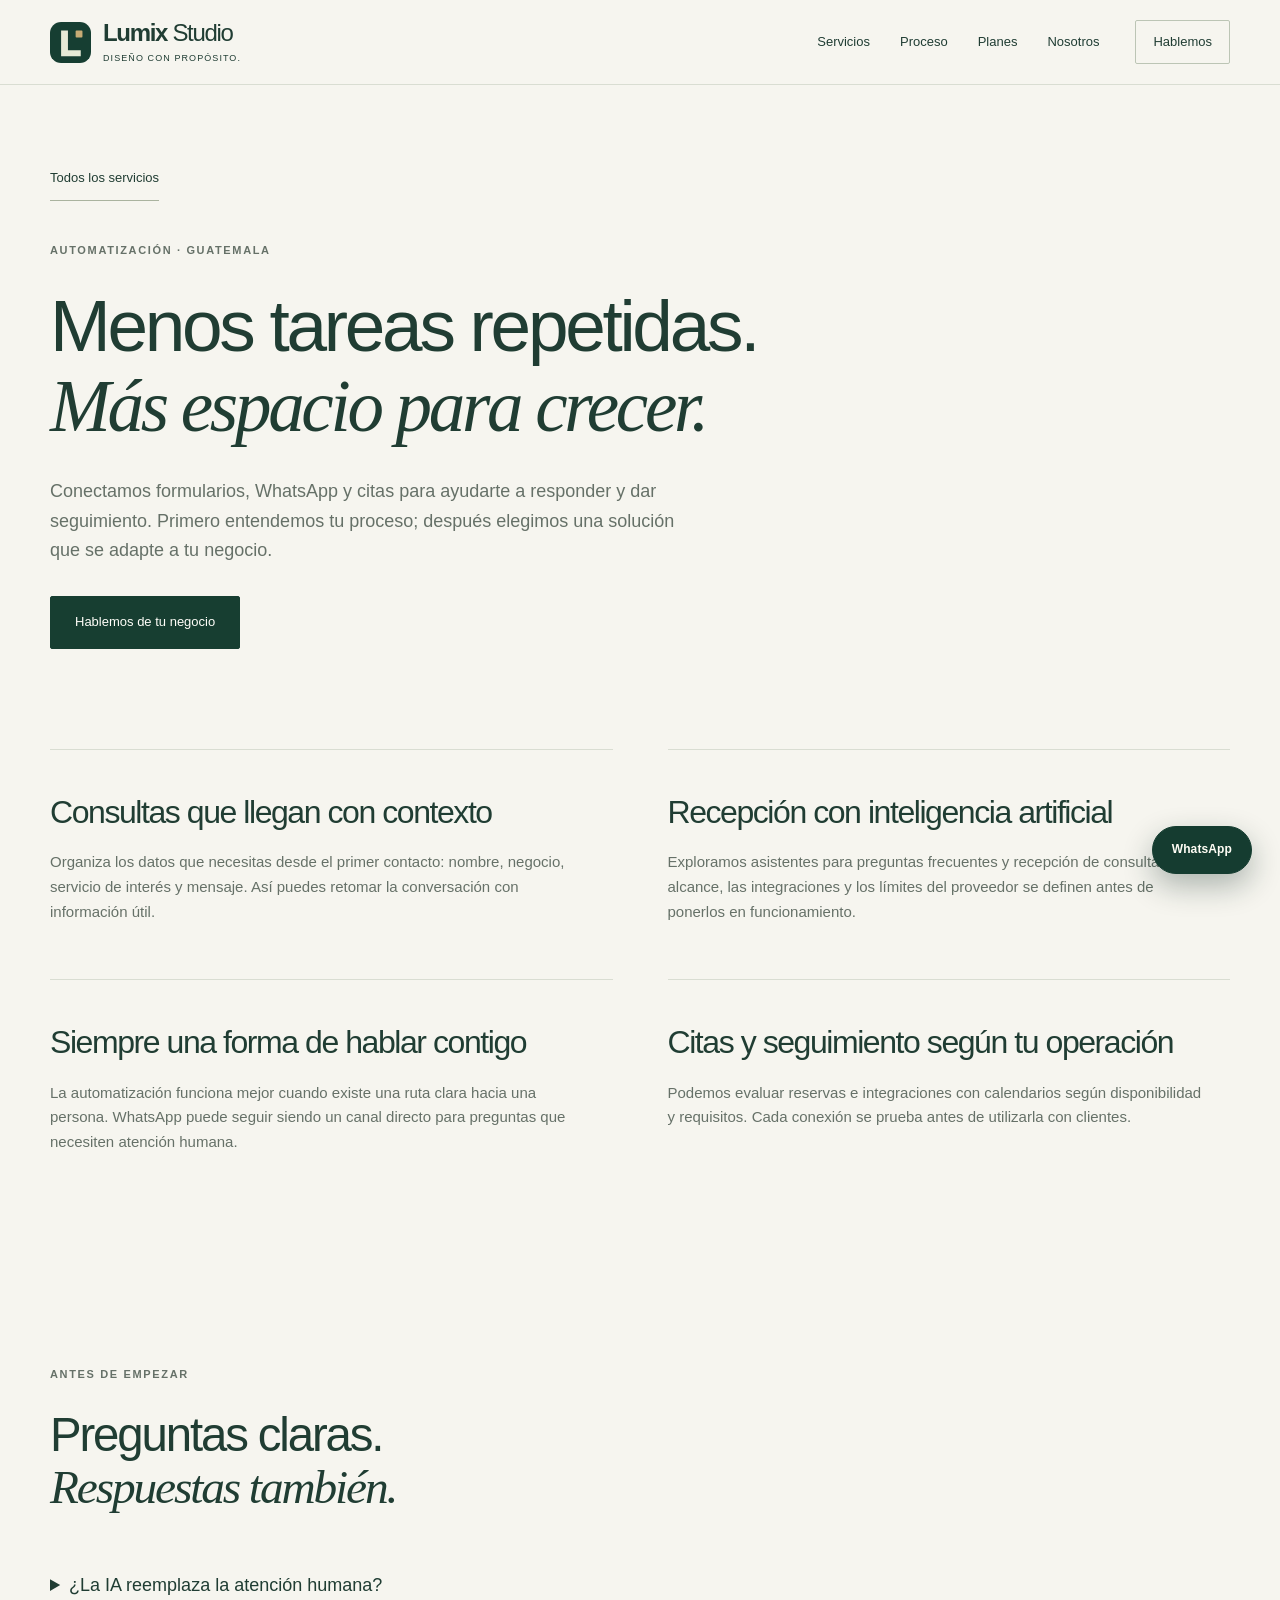
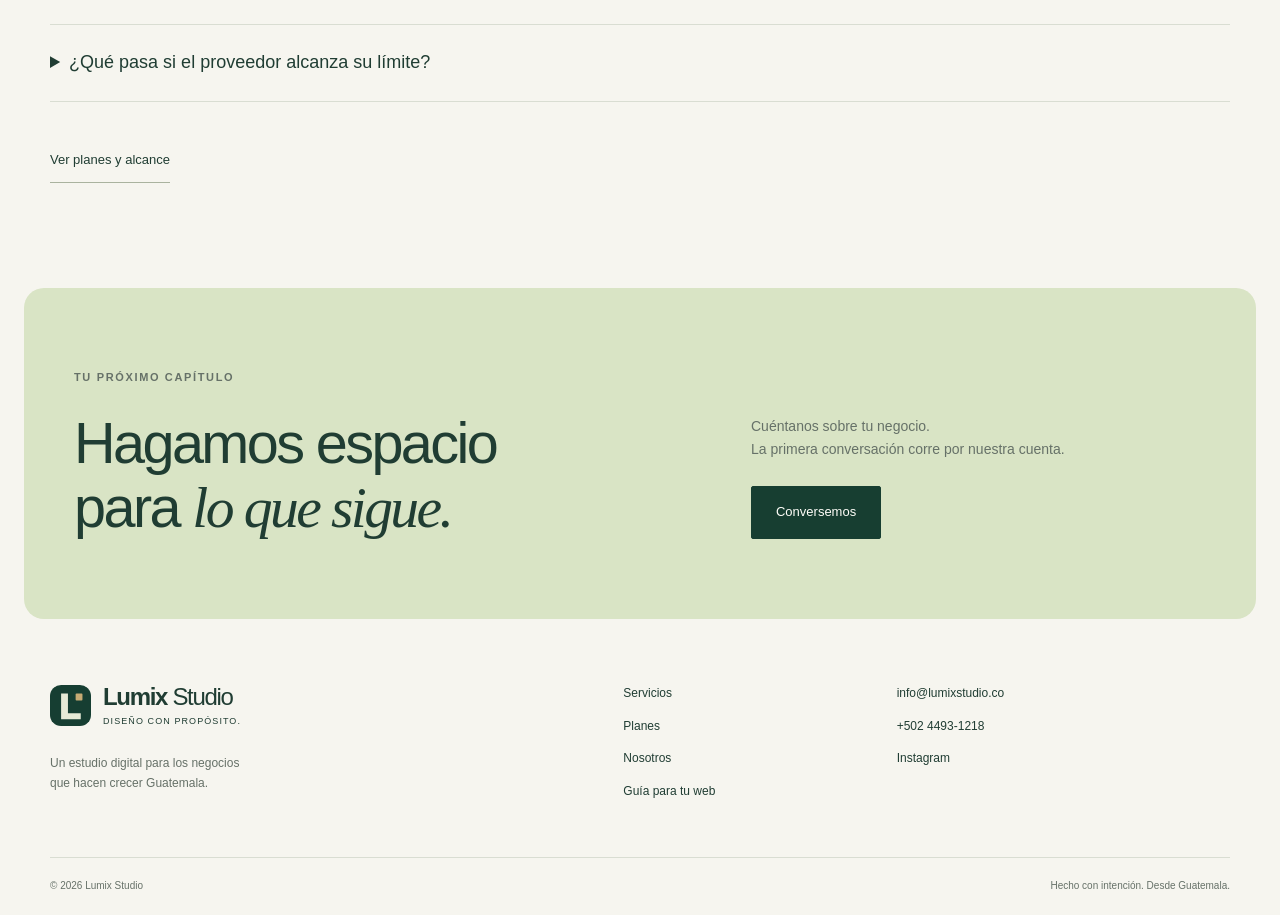
==== commit d6f40270: "Refine services and simplify conversion pages" ====
--- a/automatizacion/index.html
+++ b/automatizacion/index.html
@@ -1 +1 @@
-<!doctype html><html lang="es-GT"><head><meta charset="utf-8"><meta name="viewport" content="width=device-width, initial-scale=1"><title>Automatización para negocios en Guatemala | Lumix Studio</title><meta name="description" content="Conecta formularios, WhatsApp y citas para dar seguimiento a tus consultas. Organiza procesos y seguimiento para tu negocio con Lumix Studio."><meta name="robots" content="index,follow,max-image-preview:large"><meta name="theme-color" content="#f6f5ef"><link rel="canonical" href="https://lumixstudio.co/automatizacion/"><link rel="icon" href="/favicon.svg" type="image/svg+xml"><meta property="og:type" content="website"><meta property="og:locale" content="es_GT"><meta property="og:site_name" content="Lumix Studio"><meta property="og:title" content="Automatización para negocios en Guatemala | Lumix Studio"><meta property="og:description" content="Conecta formularios, WhatsApp y citas para dar seguimiento a tus consultas. Organiza procesos y seguimiento para tu negocio con Lumix Studio."><meta property="og:url" content="https://lumixstudio.co/automatizacion/"><meta property="og:image" content="https://lumixstudio.co/assets/og-lumix-studio.png"><meta property="og:image:width" content="1200"><meta property="og:image:height" content="630"><meta property="og:image:alt" content="Lumix Studio — diseño web, SEO y automatización en Guatemala"><meta name="twitter:card" content="summary_large_image"><meta name="twitter:title" content="Automatización para negocios en Guatemala | Lumix Studio"><meta name="twitter:description" content="Conecta formularios, WhatsApp y citas para dar seguimiento a tus consultas. Organiza procesos y seguimiento para tu negocio con Lumix Studio."><meta name="twitter:image" content="https://lumixstudio.co/assets/og-lumix-studio.png"><link rel="stylesheet" href="/styles.css"><link rel="stylesheet" href="/motion.css"><link rel="stylesheet" href="/business.css"><link rel="stylesheet" href="/people.css"><script type="application/ld+json">{"@context":"https://schema.org","@graph":[{"@type":"Organization","@id":"https://lumixstudio.co/#organization","name":"Lumix Studio","url":"https://lumixstudio.co/","logo":"https://lumixstudio.co/favicon.svg","description":"Diseño web, SEO local y automatización para negocios en Guatemala.","telephone":"+50244931218","email":"info@lumixstudio.co","sameAs":["https://www.instagram.com/lumixstudio.gt/"],"areaServed":{"@type":"Country","name":"Guatemala"},"founder":{"@type":"Person","name":"Nestor Ordonez"}},{"@type":"WebSite","@id":"https://lumixstudio.co/#website","url":"https://lumixstudio.co/","name":"Lumix Studio","inLanguage":"es-GT","publisher":{"@id":"https://lumixstudio.co/#organization"}},{"@type":"WebPage","@id":"https://lumixstudio.co/automatizacion/#webpage","url":"https://lumixstudio.co/automatizacion/","name":"Automatización para negocios en Guatemala | Lumix Studio","description":"Conecta formularios, WhatsApp y citas para dar seguimiento a tus consultas. Organiza procesos y seguimiento para tu negocio con Lumix Studio.","inLanguage":"es-GT","isPartOf":{"@id":"https://lumixstudio.co/#website"}},{"@type":"BreadcrumbList","itemListElement":[{"@type":"ListItem","position":1,"name":"Inicio","item":"https://lumixstudio.co/"},{"@type":"ListItem","position":2,"name":"Automatización","item":"https://lumixstudio.co/automatizacion/"}]},{"@type":"Service","name":"Automatización","description":"Conectamos formularios, WhatsApp y citas para ayudarte a responder y dar seguimiento. Primero entendemos tu proceso; después elegimos una solución que se adapte a tu negocio.","url":"https://lumixstudio.co/automatizacion/","areaServed":{"@type":"Country","name":"Guatemala"},"provider":{"@id":"https://lumixstudio.co/#organization"}}]}</script><script src="/app.js" defer></script></head><body><a class="skip" href="#contenido">Saltar al contenido</a><header class="site-header"><div class="container navigation"><a class="brand" href="/" aria-label="Lumix Studio, inicio"><svg class="brand-mark" viewBox="0 0 48 48" aria-hidden="true"><rect width="48" height="48" rx="13" fill="#163e32"/><path d="M13 10h8v23h15v7H13z" fill="#e6ead6"/><rect x="30" y="10" width="8" height="8" rx="1" fill="#c6aa74"/></svg><span>Lumix<span class="brand-light"> Studio</span><small>Diseño con propósito.</small></span></a><nav id="navigation" aria-label="Navegación principal"><a href="/servicios/" >Servicios</a><a href="/proceso/" >Proceso</a><a href="/planes/" >Planes</a><a href="/nosotros/" >Nosotros</a></nav><a class="nav-cta" href="/contacto/">Hablemos </a><button class="menu-toggle" aria-expanded="false" aria-controls="navigation" aria-label="Abrir menú">Menú <span>＋</span></button></div></header><main id="contenido"><section class="detail-hero container"><a class="text-link" href="/servicios/">← Todos los servicios</a><span class="eyebrow">Automatización · Guatemala</span><h1>Menos tareas repetidas.<br><em>Más espacio para crecer.</em></h1><p>Conectamos formularios, WhatsApp y citas para ayudarte a responder y dar seguimiento. Primero entendemos tu proceso; después elegimos una solución que se adapte a tu negocio.</p><a class="btn btn-primary" href="/contacto/?servicio=Automatizaci%C3%B3n">Hablemos de tu negocio </a></section><section class="section container detail-grid"><article><h2>Consultas que llegan con contexto</h2><p>Organiza los datos que necesitas desde el primer contacto: nombre, negocio, servicio de interés y mensaje. Así puedes retomar la conversación con información útil.</p></article><article><h2>Recepción con inteligencia artificial</h2><p>Exploramos asistentes para preguntas frecuentes y recepción de consultas. El alcance, las integraciones y los límites del proveedor se definen antes de ponerlos en funcionamiento.</p></article><article><h2>Siempre una forma de hablar contigo</h2><p>La automatización funciona mejor cuando existe una ruta clara hacia una persona. WhatsApp puede seguir siendo un canal directo para preguntas que necesiten atención humana.</p></article><article><h2>Citas y seguimiento según tu operación</h2><p>Podemos evaluar reservas e integraciones con calendarios según disponibilidad y requisitos. Cada conexión se prueba antes de utilizarla con clientes.</p></article></section><section class="section container"><span class="eyebrow">Antes de empezar</span><h2>Preguntas claras.<br><em>Respuestas también.</em></h2><div class="detail-faq"><details><summary>¿La IA reemplaza la atención humana?</summary><p>El objetivo es apoyar la recepción y las tareas repetitivas. Las consultas que requieren criterio o atención personal deben tener un camino claro hacia tu equipo.</p></details><details><summary>¿Qué pasa si el proveedor alcanza su límite?</summary><p>Los servicios de terceros pueden tener cuotas y costos. Definimos el alcance y una alternativa de contacto para que el negocio tenga una ruta de atención adicional.</p></details></div><a class="text-link" href="/planes/">Ver planes y alcance </a></section><section class="closing"><div class="container closing-inner"><div><span class="eyebrow">Tu próximo capítulo</span><h2>Hagamos espacio<br>para <em>lo que sigue.</em></h2></div><div><p>Cuéntanos sobre tu negocio.<br>La primera conversación corre por nuestra cuenta.</p><a class="btn btn-primary" href="/contacto/">Conversemos </a></div></div></section></main><footer><div class="container"><div class="footer-top"><div><a class="brand" href="/" aria-label="Lumix Studio, inicio"><svg class="brand-mark" viewBox="0 0 48 48" aria-hidden="true"><rect width="48" height="48" rx="13" fill="#163e32"/><path d="M13 10h8v23h15v7H13z" fill="#e6ead6"/><rect x="30" y="10" width="8" height="8" rx="1" fill="#c6aa74"/></svg><span>Lumix<span class="brand-light"> Studio</span><small>Diseño con propósito.</small></span></a><p>Un estudio digital para los negocios<br>que hacen crecer Guatemala.</p></div><div class="footer-links"><a href="/servicios/">Servicios</a><a href="/planes/">Planes</a><a href="/nosotros/">Nosotros</a><a href="/guia-pagina-web-guatemala/">Guía para tu web</a></div><div class="footer-links"><a href="mailto:info@lumixstudio.co">info@lumixstudio.co </a><a href="https://wa.me/50244931218?text=Hola%20Lumix%2C%20vi%20su%20p%C3%A1gina%20y%20quisiera%20informaci%C3%B3n%20para%20mejorar%20la%20presencia%20digital%20de%20mi%20negocio." target="_blank" rel="noopener noreferrer">+502 4493-1218 </a><a href="https://www.instagram.com/lumixstudio.gt/" target="_blank" rel="noopener noreferrer">Instagram </a></div></div><div class="footer-bottom"><span>© 2026 Lumix Studio</span><span>Hecho con intención. Desde Guatemala.</span></div></div></footer><a class="wa-float" href="https://wa.me/50244931218?text=Hola%20Lumix%2C%20vi%20su%20p%C3%A1gina%20y%20quisiera%20informaci%C3%B3n%20para%20mejorar%20la%20presencia%20digital%20de%20mi%20negocio." target="_blank" rel="noopener noreferrer" aria-label="Hablar con Lumix Studio por WhatsApp"> WhatsApp</a></body></html>+<!doctype html><html lang="es-GT"><head><meta charset="utf-8"><meta name="viewport" content="width=device-width, initial-scale=1"><title>Automatización para negocios en Guatemala | Lumix Studio</title><meta name="description" content="Conecta formularios, WhatsApp y citas para dar seguimiento a tus consultas. Organiza procesos y seguimiento para tu negocio con Lumix Studio."><meta name="robots" content="index,follow,max-image-preview:large"><meta name="theme-color" content="#f6f5ef"><link rel="canonical" href="https://lumixstudio.co/automatizacion/"><link rel="icon" href="/favicon.svg" type="image/svg+xml"><meta property="og:type" content="website"><meta property="og:locale" content="es_GT"><meta property="og:site_name" content="Lumix Studio"><meta property="og:title" content="Automatización para negocios en Guatemala | Lumix Studio"><meta property="og:description" content="Conecta formularios, WhatsApp y citas para dar seguimiento a tus consultas. Organiza procesos y seguimiento para tu negocio con Lumix Studio."><meta property="og:url" content="https://lumixstudio.co/automatizacion/"><meta property="og:image" content="https://lumixstudio.co/assets/og-lumix-studio.png"><meta property="og:image:width" content="1200"><meta property="og:image:height" content="630"><meta property="og:image:alt" content="Lumix Studio — diseño web, SEO y automatización en Guatemala"><meta name="twitter:card" content="summary_large_image"><meta name="twitter:title" content="Automatización para negocios en Guatemala | Lumix Studio"><meta name="twitter:description" content="Conecta formularios, WhatsApp y citas para dar seguimiento a tus consultas. Organiza procesos y seguimiento para tu negocio con Lumix Studio."><meta name="twitter:image" content="https://lumixstudio.co/assets/og-lumix-studio.png"><link rel="stylesheet" href="/styles.css"><link rel="stylesheet" href="/motion.css"><link rel="stylesheet" href="/business.css"><link rel="stylesheet" href="/people.css"><script type="application/ld+json">{"@context":"https://schema.org","@graph":[{"@type":"Organization","@id":"https://lumixstudio.co/#organization","name":"Lumix Studio","url":"https://lumixstudio.co/","logo":"https://lumixstudio.co/favicon.svg","description":"Diseño web, SEO local y automatización para negocios en Guatemala.","telephone":"+50244931218","email":"info@lumixstudio.co","sameAs":["https://www.instagram.com/lumixstudio.gt/"],"areaServed":{"@type":"Country","name":"Guatemala"},"founder":{"@type":"Person","name":"Néstor Ordóñez"}},{"@type":"WebSite","@id":"https://lumixstudio.co/#website","url":"https://lumixstudio.co/","name":"Lumix Studio","inLanguage":"es-GT","publisher":{"@id":"https://lumixstudio.co/#organization"}},{"@type":"WebPage","@id":"https://lumixstudio.co/automatizacion/#webpage","url":"https://lumixstudio.co/automatizacion/","name":"Automatización para negocios en Guatemala | Lumix Studio","description":"Conecta formularios, WhatsApp y citas para dar seguimiento a tus consultas. Organiza procesos y seguimiento para tu negocio con Lumix Studio.","inLanguage":"es-GT","isPartOf":{"@id":"https://lumixstudio.co/#website"}},{"@type":"BreadcrumbList","itemListElement":[{"@type":"ListItem","position":1,"name":"Inicio","item":"https://lumixstudio.co/"},{"@type":"ListItem","position":2,"name":"Automatización","item":"https://lumixstudio.co/automatizacion/"}]},{"@type":"Service","name":"Automatización","description":"Conectamos formularios, WhatsApp y citas para ayudarte a responder y dar seguimiento. Primero entendemos tu proceso; después elegimos una solución que se adapte a tu negocio.","url":"https://lumixstudio.co/automatizacion/","areaServed":{"@type":"Country","name":"Guatemala"},"provider":{"@id":"https://lumixstudio.co/#organization"}}]}</script><script src="/app.js" defer></script><link rel="stylesheet" href="/revision.css"></head><body><a class="skip" href="#contenido">Saltar al contenido</a><header class="site-header"><div class="container navigation"><a class="brand" href="/" aria-label="Lumix Studio, inicio"><svg class="brand-mark" viewBox="0 0 48 48" aria-hidden="true"><rect width="48" height="48" rx="13" fill="#163e32"/><path d="M13 10h8v23h15v7H13z" fill="#e6ead6"/><rect x="30" y="10" width="8" height="8" rx="1" fill="#c6aa74"/></svg><span>Lumix<span class="brand-light"> Studio</span><small>Diseño con propósito.</small></span></a><nav id="navigation" aria-label="Navegación principal"><a href="/servicios/" >Servicios</a><a href="/proceso/" >Proceso</a><a href="/planes/" >Planes</a><a href="/nosotros/" >Nosotros</a></nav><a class="nav-cta" href="/contacto/">Hablemos </a><button class="menu-toggle" aria-expanded="false" aria-controls="navigation" aria-label="Abrir menú">Menú <span>＋</span></button></div></header><main id="contenido"><section class="detail-hero container"><a class="text-link" href="/servicios/"> Todos los servicios</a><span class="eyebrow">Automatización · Guatemala</span><h1>Menos tareas repetidas.<br><em>Más espacio para crecer.</em></h1><p>Conectamos formularios, WhatsApp y citas para ayudarte a responder y dar seguimiento. Primero entendemos tu proceso; después elegimos una solución que se adapte a tu negocio.</p><a class="btn btn-primary" href="/contacto/?servicio=Automatizaci%C3%B3n">Hablemos de tu negocio </a></section><section class="section container detail-grid"><article><h2>Consultas que llegan con contexto</h2><p>Organiza los datos que necesitas desde el primer contacto: nombre, negocio, servicio de interés y mensaje. Así puedes retomar la conversación con información útil.</p></article><article><h2>Recepción con inteligencia artificial</h2><p>Exploramos asistentes para preguntas frecuentes y recepción de consultas. El alcance, las integraciones y los límites del proveedor se definen antes de ponerlos en funcionamiento.</p></article><article><h2>Siempre una forma de hablar contigo</h2><p>La automatización funciona mejor cuando existe una ruta clara hacia una persona. WhatsApp puede seguir siendo un canal directo para preguntas que necesiten atención humana.</p></article><article><h2>Citas y seguimiento según tu operación</h2><p>Podemos evaluar reservas e integraciones con calendarios según disponibilidad y requisitos. Cada conexión se prueba antes de utilizarla con clientes.</p></article></section><section class="section container"><span class="eyebrow">Antes de empezar</span><h2>Preguntas claras.<br><em>Respuestas también.</em></h2><div class="detail-faq"><details><summary>¿La IA reemplaza la atención humana?</summary><p>El objetivo es apoyar la recepción y las tareas repetitivas. Las consultas que requieren criterio o atención personal deben tener un camino claro hacia tu equipo.</p></details><details><summary>¿Qué pasa si el proveedor alcanza su límite?</summary><p>Los servicios de terceros pueden tener cuotas y costos. Definimos el alcance y una alternativa de contacto para que el negocio tenga una ruta de atención adicional.</p></details></div><a class="text-link" href="/planes/">Ver planes y alcance </a></section><section class="closing"><div class="container closing-inner"><div><span class="eyebrow">Tu próximo capítulo</span><h2>Hagamos espacio<br>para <em>lo que sigue.</em></h2></div><div><p>Cuéntanos sobre tu negocio.<br>La primera conversación corre por nuestra cuenta.</p><a class="btn btn-primary" href="/contacto/">Conversemos </a></div></div></section></main><footer><div class="container"><div class="footer-top"><div><a class="brand" href="/" aria-label="Lumix Studio, inicio"><svg class="brand-mark" viewBox="0 0 48 48" aria-hidden="true"><rect width="48" height="48" rx="13" fill="#163e32"/><path d="M13 10h8v23h15v7H13z" fill="#e6ead6"/><rect x="30" y="10" width="8" height="8" rx="1" fill="#c6aa74"/></svg><span>Lumix<span class="brand-light"> Studio</span><small>Diseño con propósito.</small></span></a><p>Un estudio digital para los negocios<br>que hacen crecer Guatemala.</p></div><div class="footer-links"><a href="/servicios/">Servicios</a><a href="/planes/">Planes</a><a href="/nosotros/">Nosotros</a><a href="/guia-pagina-web-guatemala/">Guía para tu web</a></div><div class="footer-links"><a href="mailto:info@lumixstudio.co">info@lumixstudio.co </a><a href="https://wa.me/50244931218?text=Hola%20Lumix%2C%20vi%20su%20p%C3%A1gina%20y%20quisiera%20informaci%C3%B3n%20para%20mejorar%20la%20presencia%20digital%20de%20mi%20negocio." target="_blank" rel="noopener noreferrer">+502 4493-1218 </a><a href="https://www.instagram.com/lumixstudio.gt/" target="_blank" rel="noopener noreferrer">Instagram </a></div></div><div class="footer-bottom"><span>© 2026 Lumix Studio</span><span>Hecho con intención. Desde Guatemala.</span></div></div></footer><a class="wa-float" href="https://wa.me/50244931218?text=Hola%20Lumix%2C%20vi%20su%20p%C3%A1gina%20y%20quisiera%20informaci%C3%B3n%20para%20mejorar%20la%20presencia%20digital%20de%20mi%20negocio." target="_blank" rel="noopener noreferrer" aria-label="Hablar con Lumix Studio por WhatsApp"> WhatsApp</a></body></html>
--- a/business.css
+++ b/business.css
@@ -1,4 +1,4 @@
-.business-showcase{padding-block:90px;scroll-margin-top:90px}.showcase-intro{display:grid;grid-template-columns:1.4fr 1fr;gap:80px;align-items:end;margin-bottom:36px}.showcase-intro p{font-size:14px;line-height:1.8;max-width:40ch}.demo-tabs{display:flex;gap:8px;margin-bottom:28px;flex-wrap:wrap}.demo-tabs button{background:transparent;border:1px solid var(--line);border-radius:40px;padding:13px 20px;color:var(--green);font:inherit;font-size:12px;cursor:pointer;display:flex;gap:25px;transition:background .2s,color .2s;min-height:44px}.demo-tabs button[aria-pressed=true]{background:var(--green);color:var(--paper);border-color:var(--green)}.business-demo{display:grid;grid-template-columns:2.2fr 1fr;align-items:center;gap:48px;margin-bottom:28px}.business-demo[hidden]{display:none}.demo-browser{border:1px solid #ced3c3;border-radius:14px;background:#fffdf6;box-shadow:0 28px 45px -30px #263c3260;overflow:hidden}.demo-chrome{background:#e9eddf;display:flex;justify-content:space-between;padding:12px 18px;font-size:8px;color:#53664d}.demo-chrome span:first-child{letter-spacing:3px;font-size:6px}.demo-brand{display:flex;justify-content:space-between;align-items:center;padding:24px 28px 0}.demo-brand strong{font-family:Georgia,serif;font-size:22px;font-weight:400}.demo-brand>span{font-size:8px}.demo-body{display:grid;grid-template-columns:1.1fr 1fr;gap:25px;padding:30px 28px;align-items:center;min-height:310px}.demo-body small{font-size:7px;letter-spacing:.14em}.demo-body h3{font-family:Georgia,serif;font-size:clamp(24px,2.5vw,37px);line-height:1.12;letter-spacing:-.04em;margin:18px 0}.demo-body p{font-size:11px;line-height:1.8}.demo-body img{height:245px;width:100%;object-fit:cover;object-position:60% center;border-radius:90px 90px 5px 5px}.demo-sample-link{display:inline-block;padding:10px 13px;background:#244533;color:white;border-radius:4px;font-size:9px;margin-top:19px}.demo-bottom{border-top:1px solid var(--line);padding:16px 28px;display:flex;justify-content:space-between;gap:15px;font-size:8px}.demo-explanation .eyebrow{font-size:9px;margin-bottom:22px}.demo-explanation h3{font-size:30px;line-height:1.15}.demo-explanation ul{list-style:none;padding:0;margin:25px 0}.demo-explanation li{font-size:12px;padding:13px 0;border-bottom:1px solid var(--line)}.demo-explanation li:before{content:'↗';margin-right:12px;color:#83905d}.demo-explanation p{font-size:10px;line-height:1.7}.demo-explanation .text-link{margin-top:18px;font-size:12px}.business-mini{display:flex;flex-direction:column;background:#fffdf4;border:1px solid #d7dccd;border-radius:12px;padding:23px;transform:rotate(-3deg);box-shadow:0 20px 40px -20px #35492e66;transition:transform 500ms var(--ease)}.business-mini>span:first-child{font-size:8px;letter-spacing:.1em}.business-mini img{width:100%;height:160px;border-radius:5px;object-position:center 44%;margin:17px 0}.business-mini strong{font-family:Georgia,serif;font-size:25px;font-weight:400}.business-mini small{font-size:9px;margin-top:8px}.mini-demo-action{border-top:1px solid var(--line);padding-top:14px;margin-top:17px;display:flex;justify-content:space-between;font-size:11px}.mini-demo-action b{font-size:18px;font-weight:400}.web-demo{min-height:345px}.plan-selection{padding-top:65px}.plan-heading{max-width:880px;margin-bottom:60px}.plan-heading h1{font-size:clamp(48px,5.8vw,80px)}.plan-heading p{font-size:15px;margin-top:25px;max-width:60ch}.plan-options{display:grid;grid-template-columns:repeat(3,minmax(0,1fr));gap:20px;align-items:stretch}.plan-option{border:1px solid #cbd3bf;border-radius:18px;padding:30px;display:flex;flex-direction:column;background:#fffdf6;position:relative;overflow:hidden;transition:transform 300ms var(--ease),box-shadow 300ms}.plan-label{font-size:9px;letter-spacing:.09em;min-height:28px;line-height:1.5}.plan-emblem{font-size:37px;margin:22px 0;width:64px;height:64px;display:grid;place-items:center;border-radius:50%;background:#e7ecd9;color:#526b43}.plan-option h2{font-size:clamp(28px,3vw,42px);margin-bottom:22px}.plan-option h3{font-size:22px;line-height:1.2;min-height:78px}.plan-audience{font-size:12px;line-height:1.8;margin-top:16px;min-height:88px}.plan-focus{display:block;width:max-content;max-width:100%;padding:7px 11px;border:1px solid currentColor;border-radius:30px;font-size:10px;margin:23px 0}.plan-inclusions{border-top:1px solid #60734c33;padding-top:25px;flex:1}.plan-inclusions>small{font-size:8px;letter-spacing:.12em}.plan-inclusions ul{list-style:none;padding:0;margin:20px 0 32px}.plan-inclusions li{display:flex;gap:10px;font-size:12px;margin-bottom:17px;line-height:1.6}.plan-inclusions li>span{color:#788953}.plan-bottom p{font-size:10px;margin-bottom:15px}.plan-bottom .btn{width:100%;justify-content:space-between;background:var(--green);color:#fffdf5;border-color:var(--green);border-radius:6px;font-size:12px;padding-inline:17px}.plan-grow{background:#214533;color:#f5f3e7;border-color:#214533;box-shadow:0 25px 40px -28px #102e23aa}.plan-grow p{color:#d8e0cc}.plan-grow .plan-emblem{background:#d9e8b4;color:#284735}.plan-grow .plan-focus{color:#d9e8b4}.plan-grow .plan-inclusions{border-color:#d7e4c333}.plan-grow .plan-inclusions li>span{color:#cddfac}.plan-grow .plan-bottom .btn{background:#d9e8b4;color:#183e2e;border-color:#d9e8b4}.plan-scale{background:#e9eadf}.plan-scale .plan-emblem{background:#d6dbbd}.plan-guidance{display:grid;grid-template-columns:1.2fr 1fr;gap:70px;border-top:1px solid var(--line);padding-top:65px;margin-top:70px;align-items:center}.plan-guidance h2{font-size:37px}.plan-guidance p{font-size:14px}.plan-guidance .text-link{margin-top:20px}.people-scroll[href='/planes/']{display:inline-flex;margin-left:20px}.ai-entry{left:auto;right:22px;bottom:77px}.motion-toggle{left:auto;right:22px;bottom:132px}
+.business-showcase{padding-block:90px;scroll-margin-top:90px}.showcase-intro{display:grid;grid-template-columns:1.4fr 1fr;gap:80px;align-items:end;margin-bottom:36px}.showcase-intro p{font-size:14px;line-height:1.8;max-width:40ch}.demo-tabs{display:flex;gap:8px;margin-bottom:28px;flex-wrap:wrap}.demo-tabs button{background:transparent;border:1px solid var(--line);border-radius:40px;padding:13px 20px;color:var(--green);font:inherit;font-size:12px;cursor:pointer;display:flex;gap:25px;transition:background .2s,color .2s;min-height:44px}.demo-tabs button[aria-pressed=true]{background:var(--green);color:var(--paper);border-color:var(--green)}.business-demo{display:grid;grid-template-columns:2.2fr 1fr;align-items:center;gap:48px;margin-bottom:28px}.business-demo[hidden]{display:none}.demo-browser{border:1px solid #ced3c3;border-radius:14px;background:#fffdf6;box-shadow:0 28px 45px -30px #263c3260;overflow:hidden}.demo-chrome{background:#e9eddf;display:flex;justify-content:space-between;padding:12px 18px;font-size:8px;color:#53664d}.demo-chrome span:first-child{letter-spacing:3px;font-size:6px}.demo-brand{display:flex;justify-content:space-between;align-items:center;padding:24px 28px 0}.demo-brand strong{font-family:Georgia,serif;font-size:22px;font-weight:400}.demo-brand>span{font-size:8px}.demo-body{display:grid;grid-template-columns:1.1fr 1fr;gap:25px;padding:30px 28px;align-items:center;min-height:310px}.demo-body small{font-size:7px;letter-spacing:.14em}.demo-body h3{font-family:Georgia,serif;font-size:clamp(24px,2.5vw,37px);line-height:1.12;letter-spacing:-.04em;margin:18px 0}.demo-body p{font-size:11px;line-height:1.8}.demo-body img{height:245px;width:100%;object-fit:cover;object-position:60% center;border-radius:90px 90px 5px 5px}.demo-sample-link{display:inline-block;padding:10px 13px;background:#244533;color:white;border-radius:4px;font-size:9px;margin-top:19px}.demo-bottom{border-top:1px solid var(--line);padding:16px 28px;display:flex;justify-content:space-between;gap:15px;font-size:8px}.demo-explanation .eyebrow{font-size:9px;margin-bottom:22px}.demo-explanation h3{font-size:30px;line-height:1.15}.demo-explanation ul{list-style:none;padding:0;margin:25px 0}.demo-explanation li{font-size:12px;padding:13px 0;border-bottom:1px solid var(--line)}.demo-explanation li:before{content:'';margin-right:12px;color:#83905d}.demo-explanation p{font-size:10px;line-height:1.7}.demo-explanation .text-link{margin-top:18px;font-size:12px}.business-mini{display:flex;flex-direction:column;background:#fffdf4;border:1px solid #d7dccd;border-radius:12px;padding:23px;transform:rotate(-3deg);box-shadow:0 20px 40px -20px #35492e66;transition:transform 500ms var(--ease)}.business-mini>span:first-child{font-size:8px;letter-spacing:.1em}.business-mini img{width:100%;height:160px;border-radius:5px;object-position:center 44%;margin:17px 0}.business-mini strong{font-family:Georgia,serif;font-size:25px;font-weight:400}.business-mini small{font-size:9px;margin-top:8px}.mini-demo-action{border-top:1px solid var(--line);padding-top:14px;margin-top:17px;display:flex;justify-content:space-between;font-size:11px}.mini-demo-action b{font-size:18px;font-weight:400}.web-demo{min-height:345px}.plan-selection{padding-top:65px}.plan-heading{max-width:880px;margin-bottom:60px}.plan-heading h1{font-size:clamp(48px,5.8vw,80px)}.plan-heading p{font-size:15px;margin-top:25px;max-width:60ch}.plan-options{display:grid;grid-template-columns:repeat(3,minmax(0,1fr));gap:20px;align-items:stretch}.plan-option{border:1px solid #cbd3bf;border-radius:18px;padding:30px;display:flex;flex-direction:column;background:#fffdf6;position:relative;overflow:hidden;transition:transform 300ms var(--ease),box-shadow 300ms}.plan-label{font-size:9px;letter-spacing:.09em;min-height:28px;line-height:1.5}.plan-emblem{font-size:37px;margin:22px 0;width:64px;height:64px;display:grid;place-items:center;border-radius:50%;background:#e7ecd9;color:#526b43}.plan-option h2{font-size:clamp(28px,3vw,42px);margin-bottom:22px}.plan-option h3{font-size:22px;line-height:1.2;min-height:78px}.plan-audience{font-size:12px;line-height:1.8;margin-top:16px;min-height:88px}.plan-focus{display:block;width:max-content;max-width:100%;padding:7px 11px;border:1px solid currentColor;border-radius:30px;font-size:10px;margin:23px 0}.plan-inclusions{border-top:1px solid #60734c33;padding-top:25px;flex:1}.plan-inclusions>small{font-size:8px;letter-spacing:.12em}.plan-inclusions ul{list-style:none;padding:0;margin:20px 0 32px}.plan-inclusions li{display:flex;gap:10px;font-size:12px;margin-bottom:17px;line-height:1.6}.plan-inclusions li>span{color:#788953}.plan-bottom p{font-size:10px;margin-bottom:15px}.plan-bottom .btn{width:100%;justify-content:space-between;background:var(--green);color:#fffdf5;border-color:var(--green);border-radius:6px;font-size:12px;padding-inline:17px}.plan-grow{background:#214533;color:#f5f3e7;border-color:#214533;box-shadow:0 25px 40px -28px #102e23aa}.plan-grow p{color:#d8e0cc}.plan-grow .plan-emblem{background:#d9e8b4;color:#284735}.plan-grow .plan-focus{color:#d9e8b4}.plan-grow .plan-inclusions{border-color:#d7e4c333}.plan-grow .plan-inclusions li>span{color:#cddfac}.plan-grow .plan-bottom .btn{background:#d9e8b4;color:#183e2e;border-color:#d9e8b4}.plan-scale{background:#e9eadf}.plan-scale .plan-emblem{background:#d6dbbd}.plan-guidance{display:grid;grid-template-columns:1.2fr 1fr;gap:70px;border-top:1px solid var(--line);padding-top:65px;margin-top:70px;align-items:center}.plan-guidance h2{font-size:37px}.plan-guidance p{font-size:14px}.plan-guidance .text-link{margin-top:20px}.people-scroll[href='/planes/']{display:inline-flex;margin-left:20px}.ai-entry{left:auto;right:22px;bottom:77px}.motion-toggle{left:auto;right:22px;bottom:132px}
 @media(hover:hover) and (pointer:fine){.business-mini:hover{transform:rotate(0) translateY(-5px)}.plan-option:hover{transform:translateY(-6px);box-shadow:0 22px 40px -25px #223e3244}}
 @media(max-width:1000px){.business-demo{gap:25px;grid-template-columns:1.8fr 1fr}.demo-body{padding:25px 20px;gap:16px}.demo-brand{padding-inline:20px}.demo-body img{height:220px}.plan-option{padding:23px}.plan-option h3{font-size:20px}.plan-label{font-size:8px}.plan-guidance{gap:35px}}
 @media(max-width:760px){.business-showcase{padding-block:55px}.showcase-intro{grid-template-columns:1fr;gap:25px}.showcase-intro h2{font-size:38px}.showcase-intro p{font-size:13px}.demo-tabs{gap:7px}.demo-tabs button{padding:11px 13px;font-size:10px;gap:10px}.business-demo{grid-template-columns:1fr;gap:28px}.demo-brand{padding:20px 16px 0}.demo-brand strong{font-size:21px}.demo-brand>span{font-size:6px}.demo-body{padding:24px 16px;grid-template-columns:1.1fr 1fr;gap:12px;min-height:0}.demo-body h3{font-size:26px}.demo-body small{font-size:6px}.demo-body p{font-size:10px}.demo-body img{height:230px;border-radius:70px 70px 4px 4px}.demo-sample-link{font-size:8px;padding:10px}.demo-bottom{padding:14px 16px;font-size:6px}.demo-explanation h3{font-size:28px}.demo-explanation ul{margin-block:16px}.demo-explanation li{font-size:12px;padding:11px 0}.plan-selection{padding-top:45px}.plan-heading{margin-bottom:35px}.plan-heading h1{font-size:48px}.plan-heading p{font-size:14px}.plan-options{grid-template-columns:1fr;gap:20px}.plan-option{padding:28px}.plan-label{font-size:9px;min-height:0}.plan-emblem{margin:20px 0}.plan-option h2{font-size:39px}.plan-option h3{font-size:25px;min-height:0}.plan-audience{font-size:13px;min-height:0}.plan-guidance{grid-template-columns:1fr;gap:25px;padding-top:40px;margin-top:40px}.plan-guidance h2{font-size:33px}.ai-entry{left:auto;right:15px;bottom:72px}.motion-toggle{left:auto;right:15px;bottom:126px}.people-scroll[href='/planes/']{margin-left:15px}.business-mini{padding:20px}.business-mini img{height:150px}}
--- a/people.css
+++ b/people.css
@@ -38,7 +38,7 @@
 
 /* High-contrast contact action that stays clear of the viewport edge. */
 .wa-float{right:28px!important;bottom:max(26px,env(safe-area-inset-bottom))!important;min-height:52px;padding:9px 19px 9px 10px!important;gap:11px!important;border:1px solid #153c30!important;border-radius:999px!important;background:#153c30!important;color:#fffdf5!important;box-shadow:0 12px 30px #102b2350!important;font-size:12px!important;font-weight:600;letter-spacing:.01em;transition:transform 180ms ease,box-shadow 180ms ease!important}
-.wa-float:before{content:'↗';display:grid;place-items:center;width:32px;height:32px;border-radius:50%;background:#d9f58c;color:#153c30;font-size:16px;line-height:1}
+.wa-float:before{content:'';display:grid;place-items:center;width:32px;height:32px;border-radius:50%;background:#d9f58c;color:#153c30;font-size:16px;line-height:1}
 .wa-float:hover{transform:translateY(-3px);box-shadow:0 17px 36px #102b2366!important}
 @media(max-width:760px){.wa-float{right:14px!important;bottom:max(14px,env(safe-area-inset-bottom))!important;min-height:48px;padding:8px 15px 8px 8px!important;font-size:11px!important}.wa-float:before{width:30px;height:30px}}
 /* Evidence, scope, and practical guidance. */
--- a/revision.css
+++ b/revision.css
@@ -0,0 +1,39 @@
+/* Feedback revision: simpler founder presentation, clean service structure, and no decorative arrow badges. */
+.wa-float:before{display:none!important;content:none!important}
+.wa-float{padding:13px 19px!important;min-height:46px!important}
+
+.service-promise-card{display:grid;gap:0;background:#244638;color:#f7f4e9;padding:clamp(28px,4vw,52px);margin-bottom:34px;border-radius:4px;overflow:hidden}
+.service-promise-card>span{font-size:10px;letter-spacing:.12em;color:#d8e5c7;margin-bottom:28px}
+.service-promise-card>strong{display:block;font:italic clamp(27px,3.1vw,43px)/1.15 Georgia,serif;font-weight:400;padding:16px 0;border-top:1px solid #e4ead52e}
+.service-promise-card>strong:last-child{color:#d8ed9e}
+.service-grid{grid-template-columns:repeat(2,minmax(0,1fr))}
+
+.founder-intro-clean{grid-template-columns:minmax(0,.8fr) minmax(0,1.2fr);background:transparent;border-top:1px solid var(--line);border-bottom:1px solid var(--line);padding:65px 0;margin-block:70px 100px;align-items:start}
+.founder-intro-clean h2{font-size:clamp(42px,5vw,68px);margin-top:14px}
+.founder-intro-clean p{margin-top:0;max-width:52ch}
+.founder-intro-clean .founder-role{margin-top:14px}
+
+.supporting-services{padding-block:80px 95px;border-top:1px solid var(--line)}
+.supporting-services>div:first-child{display:grid;grid-template-columns:.55fr 1.45fr;gap:50px;align-items:start}
+.supporting-services h2{font-size:clamp(38px,4.5vw,64px);max-width:16ch}
+.supporting-services-grid{display:grid;grid-template-columns:repeat(2,minmax(0,1fr));gap:22px;margin:48px 0 28px}
+.supporting-services-grid article{border:1px solid var(--line);padding:32px;background:#f9f7ef}
+.supporting-services-grid span{font-size:10px;letter-spacing:.11em;text-transform:uppercase;color:#68745e}
+.supporting-services-grid h3{font-size:clamp(25px,2.4vw,35px);margin:18px 0 14px}
+.supporting-services-grid p{font-size:14px;line-height:1.75;max-width:42ch}
+
+.plan-addons{padding-block:70px;border-top:1px solid var(--line)}
+.plan-addons h2{font-size:clamp(36px,4vw,56px);margin:18px 0 34px;max-width:18ch}
+.plan-addons>div{display:grid;grid-template-columns:repeat(2,minmax(0,1fr));gap:22px;margin-bottom:28px}
+.plan-addons p{padding:25px;border:1px solid var(--line);font-size:14px;line-height:1.75}
+.plan-addons strong{font-size:18px}
+
+@media(max-width:760px){
+  .service-grid,.supporting-services-grid,.plan-addons>div{grid-template-columns:1fr}
+  .service-promise-card{padding:26px 22px}
+  .service-promise-card>strong{font-size:28px}
+  .founder-intro-clean{grid-template-columns:1fr;gap:20px;padding:42px 0;margin-block:45px 70px}
+  .supporting-services{padding-block:58px 70px}
+  .supporting-services>div:first-child{grid-template-columns:1fr;gap:18px}
+  .supporting-services-grid{margin-top:32px}
+}
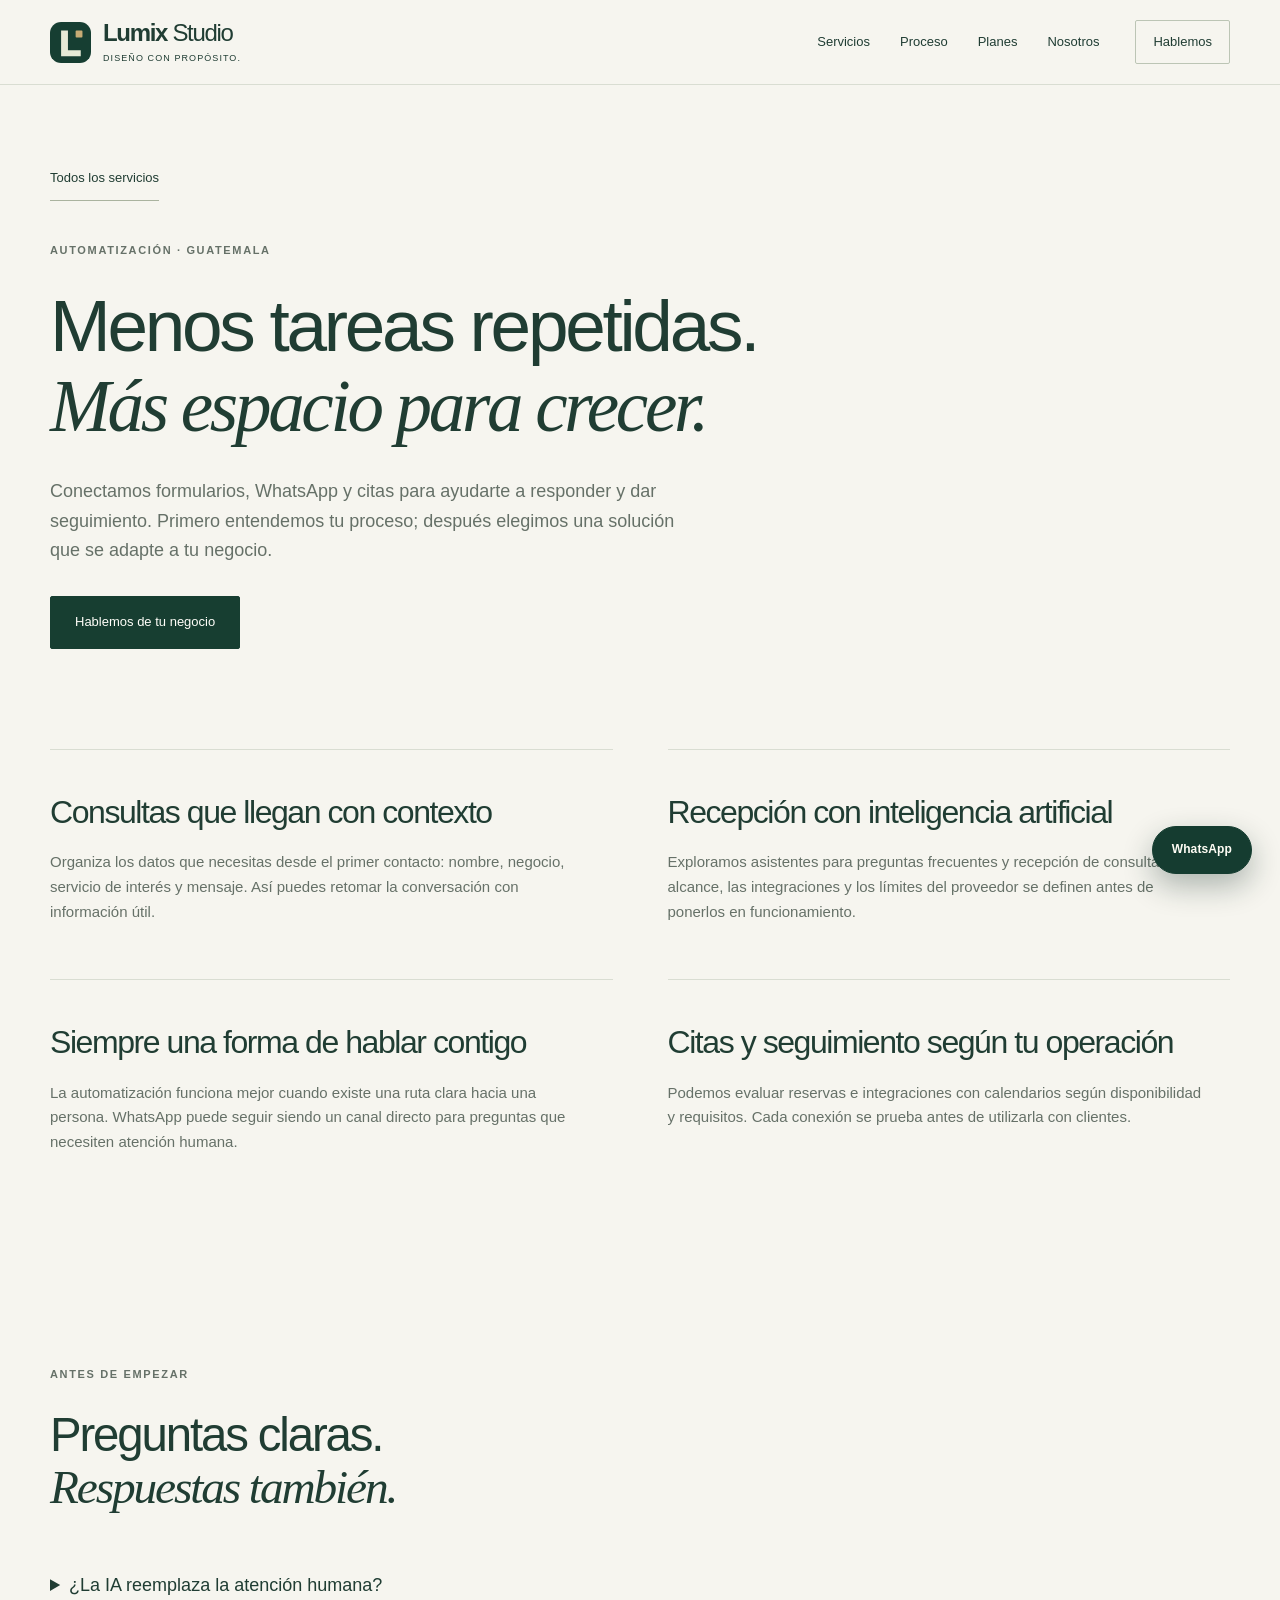
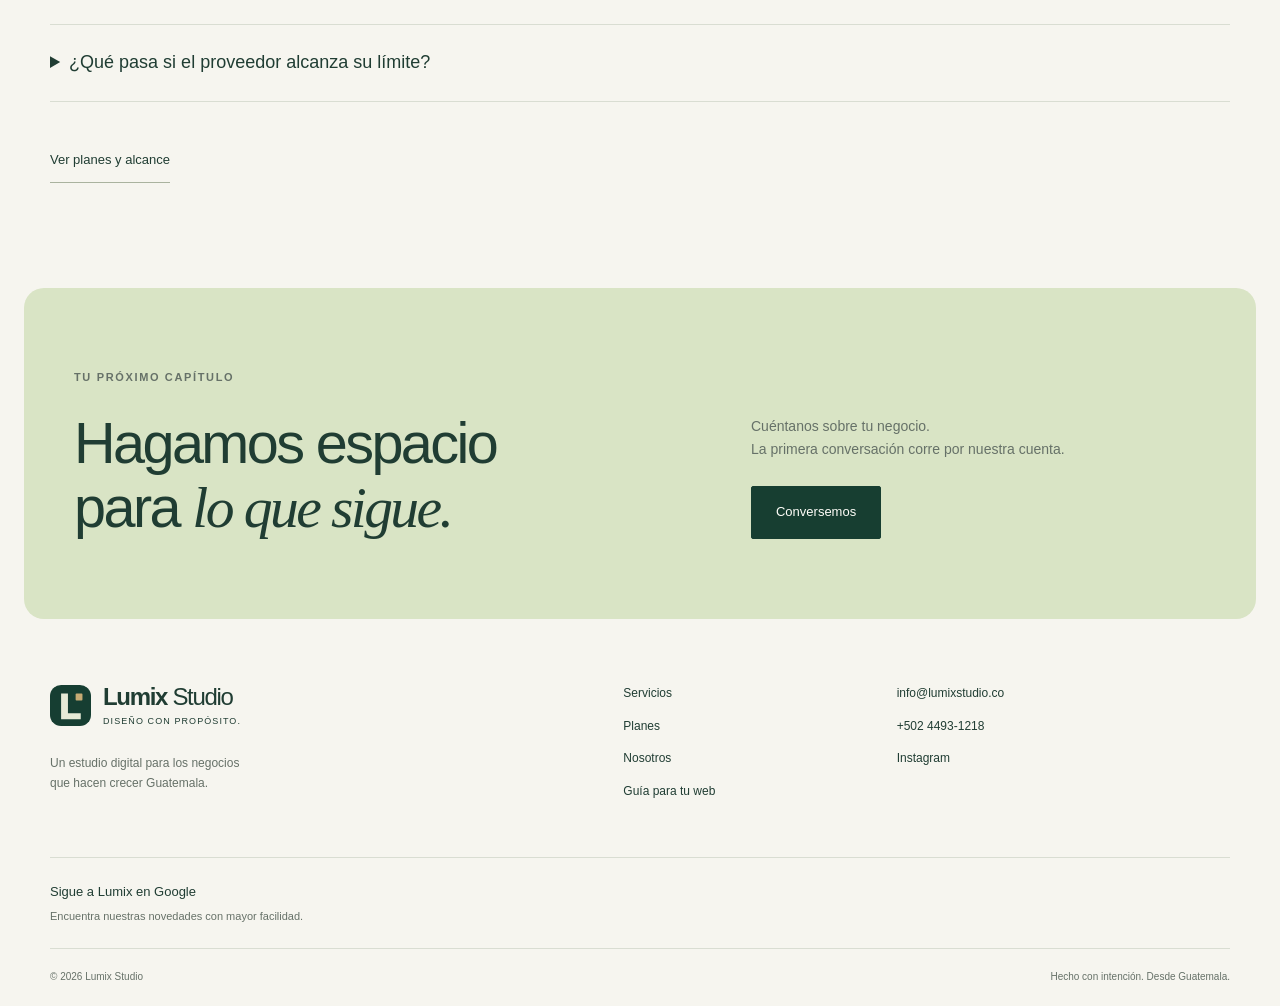
==== commit a9fd396c: "Add Google Preferred Sources control" ====
--- a/automatizacion/index.html
+++ b/automatizacion/index.html
@@ -1 +1 @@
-<!doctype html><html lang="es-GT"><head><meta charset="utf-8"><meta name="viewport" content="width=device-width, initial-scale=1"><title>Automatización para negocios en Guatemala | Lumix Studio</title><meta name="description" content="Conecta formularios, WhatsApp y citas para dar seguimiento a tus consultas. Organiza procesos y seguimiento para tu negocio con Lumix Studio."><meta name="robots" content="index,follow,max-image-preview:large"><meta name="theme-color" content="#f6f5ef"><link rel="canonical" href="https://lumixstudio.co/automatizacion/"><link rel="icon" href="/favicon.svg" type="image/svg+xml"><meta property="og:type" content="website"><meta property="og:locale" content="es_GT"><meta property="og:site_name" content="Lumix Studio"><meta property="og:title" content="Automatización para negocios en Guatemala | Lumix Studio"><meta property="og:description" content="Conecta formularios, WhatsApp y citas para dar seguimiento a tus consultas. Organiza procesos y seguimiento para tu negocio con Lumix Studio."><meta property="og:url" content="https://lumixstudio.co/automatizacion/"><meta property="og:image" content="https://lumixstudio.co/assets/og-lumix-studio.png"><meta property="og:image:width" content="1200"><meta property="og:image:height" content="630"><meta property="og:image:alt" content="Lumix Studio — diseño web, SEO y automatización en Guatemala"><meta name="twitter:card" content="summary_large_image"><meta name="twitter:title" content="Automatización para negocios en Guatemala | Lumix Studio"><meta name="twitter:description" content="Conecta formularios, WhatsApp y citas para dar seguimiento a tus consultas. Organiza procesos y seguimiento para tu negocio con Lumix Studio."><meta name="twitter:image" content="https://lumixstudio.co/assets/og-lumix-studio.png"><link rel="stylesheet" href="/styles.css"><link rel="stylesheet" href="/motion.css"><link rel="stylesheet" href="/business.css"><link rel="stylesheet" href="/people.css"><script type="application/ld+json">{"@context":"https://schema.org","@graph":[{"@type":"Organization","@id":"https://lumixstudio.co/#organization","name":"Lumix Studio","url":"https://lumixstudio.co/","logo":"https://lumixstudio.co/favicon.svg","description":"Diseño web, SEO local y automatización para negocios en Guatemala.","telephone":"+50244931218","email":"info@lumixstudio.co","sameAs":["https://www.instagram.com/lumixstudio.gt/"],"areaServed":{"@type":"Country","name":"Guatemala"},"founder":{"@type":"Person","name":"Néstor Ordóñez"}},{"@type":"WebSite","@id":"https://lumixstudio.co/#website","url":"https://lumixstudio.co/","name":"Lumix Studio","inLanguage":"es-GT","publisher":{"@id":"https://lumixstudio.co/#organization"}},{"@type":"WebPage","@id":"https://lumixstudio.co/automatizacion/#webpage","url":"https://lumixstudio.co/automatizacion/","name":"Automatización para negocios en Guatemala | Lumix Studio","description":"Conecta formularios, WhatsApp y citas para dar seguimiento a tus consultas. Organiza procesos y seguimiento para tu negocio con Lumix Studio.","inLanguage":"es-GT","isPartOf":{"@id":"https://lumixstudio.co/#website"}},{"@type":"BreadcrumbList","itemListElement":[{"@type":"ListItem","position":1,"name":"Inicio","item":"https://lumixstudio.co/"},{"@type":"ListItem","position":2,"name":"Automatización","item":"https://lumixstudio.co/automatizacion/"}]},{"@type":"Service","name":"Automatización","description":"Conectamos formularios, WhatsApp y citas para ayudarte a responder y dar seguimiento. Primero entendemos tu proceso; después elegimos una solución que se adapte a tu negocio.","url":"https://lumixstudio.co/automatizacion/","areaServed":{"@type":"Country","name":"Guatemala"},"provider":{"@id":"https://lumixstudio.co/#organization"}}]}</script><script src="/app.js" defer></script><link rel="stylesheet" href="/revision.css"></head><body><a class="skip" href="#contenido">Saltar al contenido</a><header class="site-header"><div class="container navigation"><a class="brand" href="/" aria-label="Lumix Studio, inicio"><svg class="brand-mark" viewBox="0 0 48 48" aria-hidden="true"><rect width="48" height="48" rx="13" fill="#163e32"/><path d="M13 10h8v23h15v7H13z" fill="#e6ead6"/><rect x="30" y="10" width="8" height="8" rx="1" fill="#c6aa74"/></svg><span>Lumix<span class="brand-light"> Studio</span><small>Diseño con propósito.</small></span></a><nav id="navigation" aria-label="Navegación principal"><a href="/servicios/" >Servicios</a><a href="/proceso/" >Proceso</a><a href="/planes/" >Planes</a><a href="/nosotros/" >Nosotros</a></nav><a class="nav-cta" href="/contacto/">Hablemos </a><button class="menu-toggle" aria-expanded="false" aria-controls="navigation" aria-label="Abrir menú">Menú <span>＋</span></button></div></header><main id="contenido"><section class="detail-hero container"><a class="text-link" href="/servicios/"> Todos los servicios</a><span class="eyebrow">Automatización · Guatemala</span><h1>Menos tareas repetidas.<br><em>Más espacio para crecer.</em></h1><p>Conectamos formularios, WhatsApp y citas para ayudarte a responder y dar seguimiento. Primero entendemos tu proceso; después elegimos una solución que se adapte a tu negocio.</p><a class="btn btn-primary" href="/contacto/?servicio=Automatizaci%C3%B3n">Hablemos de tu negocio </a></section><section class="section container detail-grid"><article><h2>Consultas que llegan con contexto</h2><p>Organiza los datos que necesitas desde el primer contacto: nombre, negocio, servicio de interés y mensaje. Así puedes retomar la conversación con información útil.</p></article><article><h2>Recepción con inteligencia artificial</h2><p>Exploramos asistentes para preguntas frecuentes y recepción de consultas. El alcance, las integraciones y los límites del proveedor se definen antes de ponerlos en funcionamiento.</p></article><article><h2>Siempre una forma de hablar contigo</h2><p>La automatización funciona mejor cuando existe una ruta clara hacia una persona. WhatsApp puede seguir siendo un canal directo para preguntas que necesiten atención humana.</p></article><article><h2>Citas y seguimiento según tu operación</h2><p>Podemos evaluar reservas e integraciones con calendarios según disponibilidad y requisitos. Cada conexión se prueba antes de utilizarla con clientes.</p></article></section><section class="section container"><span class="eyebrow">Antes de empezar</span><h2>Preguntas claras.<br><em>Respuestas también.</em></h2><div class="detail-faq"><details><summary>¿La IA reemplaza la atención humana?</summary><p>El objetivo es apoyar la recepción y las tareas repetitivas. Las consultas que requieren criterio o atención personal deben tener un camino claro hacia tu equipo.</p></details><details><summary>¿Qué pasa si el proveedor alcanza su límite?</summary><p>Los servicios de terceros pueden tener cuotas y costos. Definimos el alcance y una alternativa de contacto para que el negocio tenga una ruta de atención adicional.</p></details></div><a class="text-link" href="/planes/">Ver planes y alcance </a></section><section class="closing"><div class="container closing-inner"><div><span class="eyebrow">Tu próximo capítulo</span><h2>Hagamos espacio<br>para <em>lo que sigue.</em></h2></div><div><p>Cuéntanos sobre tu negocio.<br>La primera conversación corre por nuestra cuenta.</p><a class="btn btn-primary" href="/contacto/">Conversemos </a></div></div></section></main><footer><div class="container"><div class="footer-top"><div><a class="brand" href="/" aria-label="Lumix Studio, inicio"><svg class="brand-mark" viewBox="0 0 48 48" aria-hidden="true"><rect width="48" height="48" rx="13" fill="#163e32"/><path d="M13 10h8v23h15v7H13z" fill="#e6ead6"/><rect x="30" y="10" width="8" height="8" rx="1" fill="#c6aa74"/></svg><span>Lumix<span class="brand-light"> Studio</span><small>Diseño con propósito.</small></span></a><p>Un estudio digital para los negocios<br>que hacen crecer Guatemala.</p></div><div class="footer-links"><a href="/servicios/">Servicios</a><a href="/planes/">Planes</a><a href="/nosotros/">Nosotros</a><a href="/guia-pagina-web-guatemala/">Guía para tu web</a></div><div class="footer-links"><a href="mailto:info@lumixstudio.co">info@lumixstudio.co </a><a href="https://wa.me/50244931218?text=Hola%20Lumix%2C%20vi%20su%20p%C3%A1gina%20y%20quisiera%20informaci%C3%B3n%20para%20mejorar%20la%20presencia%20digital%20de%20mi%20negocio." target="_blank" rel="noopener noreferrer">+502 4493-1218 </a><a href="https://www.instagram.com/lumixstudio.gt/" target="_blank" rel="noopener noreferrer">Instagram </a></div></div><div class="footer-bottom"><span>© 2026 Lumix Studio</span><span>Hecho con intención. Desde Guatemala.</span></div></div></footer><a class="wa-float" href="https://wa.me/50244931218?text=Hola%20Lumix%2C%20vi%20su%20p%C3%A1gina%20y%20quisiera%20informaci%C3%B3n%20para%20mejorar%20la%20presencia%20digital%20de%20mi%20negocio." target="_blank" rel="noopener noreferrer" aria-label="Hablar con Lumix Studio por WhatsApp"> WhatsApp</a></body></html>+<!doctype html><html lang="es-GT"><head><meta charset="utf-8"><meta name="viewport" content="width=device-width, initial-scale=1"><title>Automatización para negocios en Guatemala | Lumix Studio</title><meta name="description" content="Conecta formularios, WhatsApp y citas para dar seguimiento a tus consultas. Organiza procesos y seguimiento para tu negocio con Lumix Studio."><meta name="robots" content="index,follow,max-image-preview:large"><meta name="theme-color" content="#f6f5ef"><link rel="canonical" href="https://lumixstudio.co/automatizacion/"><link rel="icon" href="/favicon.svg" type="image/svg+xml"><meta property="og:type" content="website"><meta property="og:locale" content="es_GT"><meta property="og:site_name" content="Lumix Studio"><meta property="og:title" content="Automatización para negocios en Guatemala | Lumix Studio"><meta property="og:description" content="Conecta formularios, WhatsApp y citas para dar seguimiento a tus consultas. Organiza procesos y seguimiento para tu negocio con Lumix Studio."><meta property="og:url" content="https://lumixstudio.co/automatizacion/"><meta property="og:image" content="https://lumixstudio.co/assets/og-lumix-studio.png"><meta property="og:image:width" content="1200"><meta property="og:image:height" content="630"><meta property="og:image:alt" content="Lumix Studio — diseño web, SEO y automatización en Guatemala"><meta name="twitter:card" content="summary_large_image"><meta name="twitter:title" content="Automatización para negocios en Guatemala | Lumix Studio"><meta name="twitter:description" content="Conecta formularios, WhatsApp y citas para dar seguimiento a tus consultas. Organiza procesos y seguimiento para tu negocio con Lumix Studio."><meta name="twitter:image" content="https://lumixstudio.co/assets/og-lumix-studio.png"><link rel="stylesheet" href="/styles.css"><link rel="stylesheet" href="/motion.css"><link rel="stylesheet" href="/business.css"><link rel="stylesheet" href="/people.css"><script type="application/ld+json">{"@context":"https://schema.org","@graph":[{"@type":"Organization","@id":"https://lumixstudio.co/#organization","name":"Lumix Studio","url":"https://lumixstudio.co/","logo":"https://lumixstudio.co/favicon.svg","description":"Diseño web, SEO local y automatización para negocios en Guatemala.","telephone":"+50244931218","email":"info@lumixstudio.co","sameAs":["https://www.instagram.com/lumixstudio.gt/"],"areaServed":{"@type":"Country","name":"Guatemala"},"founder":{"@type":"Person","name":"Néstor Ordóñez"}},{"@type":"WebSite","@id":"https://lumixstudio.co/#website","url":"https://lumixstudio.co/","name":"Lumix Studio","inLanguage":"es-GT","publisher":{"@id":"https://lumixstudio.co/#organization"}},{"@type":"WebPage","@id":"https://lumixstudio.co/automatizacion/#webpage","url":"https://lumixstudio.co/automatizacion/","name":"Automatización para negocios en Guatemala | Lumix Studio","description":"Conecta formularios, WhatsApp y citas para dar seguimiento a tus consultas. Organiza procesos y seguimiento para tu negocio con Lumix Studio.","inLanguage":"es-GT","isPartOf":{"@id":"https://lumixstudio.co/#website"}},{"@type":"BreadcrumbList","itemListElement":[{"@type":"ListItem","position":1,"name":"Inicio","item":"https://lumixstudio.co/"},{"@type":"ListItem","position":2,"name":"Automatización","item":"https://lumixstudio.co/automatizacion/"}]},{"@type":"Service","name":"Automatización","description":"Conectamos formularios, WhatsApp y citas para ayudarte a responder y dar seguimiento. Primero entendemos tu proceso; después elegimos una solución que se adapte a tu negocio.","url":"https://lumixstudio.co/automatizacion/","areaServed":{"@type":"Country","name":"Guatemala"},"provider":{"@id":"https://lumixstudio.co/#organization"}}]}</script><script src="/app.js?v=5" defer></script><link rel="stylesheet" href="/revision.css"><script async src="https://news.google.com/swg/js/v1/publisher.js"></script></head><body><a class="skip" href="#contenido">Saltar al contenido</a><header class="site-header"><div class="container navigation"><a class="brand" href="/" aria-label="Lumix Studio, inicio"><svg class="brand-mark" viewBox="0 0 48 48" aria-hidden="true"><rect width="48" height="48" rx="13" fill="#163e32"/><path d="M13 10h8v23h15v7H13z" fill="#e6ead6"/><rect x="30" y="10" width="8" height="8" rx="1" fill="#c6aa74"/></svg><span>Lumix<span class="brand-light"> Studio</span><small>Diseño con propósito.</small></span></a><nav id="navigation" aria-label="Navegación principal"><a href="/servicios/" >Servicios</a><a href="/proceso/" >Proceso</a><a href="/planes/" >Planes</a><a href="/nosotros/" >Nosotros</a></nav><a class="nav-cta" href="/contacto/">Hablemos </a><button class="menu-toggle" aria-expanded="false" aria-controls="navigation" aria-label="Abrir menú">Menú <span>＋</span></button></div></header><main id="contenido"><section class="detail-hero container"><a class="text-link" href="/servicios/"> Todos los servicios</a><span class="eyebrow">Automatización · Guatemala</span><h1>Menos tareas repetidas.<br><em>Más espacio para crecer.</em></h1><p>Conectamos formularios, WhatsApp y citas para ayudarte a responder y dar seguimiento. Primero entendemos tu proceso; después elegimos una solución que se adapte a tu negocio.</p><a class="btn btn-primary" href="/contacto/?servicio=Automatizaci%C3%B3n">Hablemos de tu negocio </a></section><section class="section container detail-grid"><article><h2>Consultas que llegan con contexto</h2><p>Organiza los datos que necesitas desde el primer contacto: nombre, negocio, servicio de interés y mensaje. Así puedes retomar la conversación con información útil.</p></article><article><h2>Recepción con inteligencia artificial</h2><p>Exploramos asistentes para preguntas frecuentes y recepción de consultas. El alcance, las integraciones y los límites del proveedor se definen antes de ponerlos en funcionamiento.</p></article><article><h2>Siempre una forma de hablar contigo</h2><p>La automatización funciona mejor cuando existe una ruta clara hacia una persona. WhatsApp puede seguir siendo un canal directo para preguntas que necesiten atención humana.</p></article><article><h2>Citas y seguimiento según tu operación</h2><p>Podemos evaluar reservas e integraciones con calendarios según disponibilidad y requisitos. Cada conexión se prueba antes de utilizarla con clientes.</p></article></section><section class="section container"><span class="eyebrow">Antes de empezar</span><h2>Preguntas claras.<br><em>Respuestas también.</em></h2><div class="detail-faq"><details><summary>¿La IA reemplaza la atención humana?</summary><p>El objetivo es apoyar la recepción y las tareas repetitivas. Las consultas que requieren criterio o atención personal deben tener un camino claro hacia tu equipo.</p></details><details><summary>¿Qué pasa si el proveedor alcanza su límite?</summary><p>Los servicios de terceros pueden tener cuotas y costos. Definimos el alcance y una alternativa de contacto para que el negocio tenga una ruta de atención adicional.</p></details></div><a class="text-link" href="/planes/">Ver planes y alcance </a></section><section class="closing"><div class="container closing-inner"><div><span class="eyebrow">Tu próximo capítulo</span><h2>Hagamos espacio<br>para <em>lo que sigue.</em></h2></div><div><p>Cuéntanos sobre tu negocio.<br>La primera conversación corre por nuestra cuenta.</p><a class="btn btn-primary" href="/contacto/">Conversemos </a></div></div></section></main><footer><div class="container"><div class="footer-top"><div><a class="brand" href="/" aria-label="Lumix Studio, inicio"><svg class="brand-mark" viewBox="0 0 48 48" aria-hidden="true"><rect width="48" height="48" rx="13" fill="#163e32"/><path d="M13 10h8v23h15v7H13z" fill="#e6ead6"/><rect x="30" y="10" width="8" height="8" rx="1" fill="#c6aa74"/></svg><span>Lumix<span class="brand-light"> Studio</span><small>Diseño con propósito.</small></span></a><p>Un estudio digital para los negocios<br>que hacen crecer Guatemala.</p></div><div class="footer-links"><a href="/servicios/">Servicios</a><a href="/planes/">Planes</a><a href="/nosotros/">Nosotros</a><a href="/guia-pagina-web-guatemala/">Guía para tu web</a></div><div class="footer-links"><a href="mailto:info@lumixstudio.co">info@lumixstudio.co </a><a href="https://wa.me/50244931218?text=Hola%20Lumix%2C%20vi%20su%20p%C3%A1gina%20y%20quisiera%20informaci%C3%B3n%20para%20mejorar%20la%20presencia%20digital%20de%20mi%20negocio." target="_blank" rel="noopener noreferrer">+502 4493-1218 </a><a href="https://www.instagram.com/lumixstudio.gt/" target="_blank" rel="noopener noreferrer">Instagram </a></div></div><div class="preferred-source"><div class="preferred-source-copy"><strong>Sigue a Lumix en Google</strong><span>Encuentra nuestras novedades con mayor facilidad.</span></div><div class="preferred-source-control" google-add-preferred-source-btn data-theme="light" data-lang="es" aria-label="Añadir Lumix Studio como fuente preferida en Google"></div></div><div class="footer-bottom"><span>© 2026 Lumix Studio</span><span>Hecho con intención. Desde Guatemala.</span></div></div></footer><a class="wa-float" href="https://wa.me/50244931218?text=Hola%20Lumix%2C%20vi%20su%20p%C3%A1gina%20y%20quisiera%20informaci%C3%B3n%20para%20mejorar%20la%20presencia%20digital%20de%20mi%20negocio." target="_blank" rel="noopener noreferrer" aria-label="Hablar con Lumix Studio por WhatsApp"> WhatsApp</a></body></html>
--- a/styles.css
+++ b/styles.css
@@ -7,3 +7,6 @@
 @media(max-width:760px){.container{width:calc(100% - 40px)}.navigation{height:78px;gap:18px}.brand{font-size:22px}.brand-mark{width:35px;height:35px}.brand small{font-size:7px}.nav-cta{margin-left:auto;font-size:12px;gap:12px}.menu-toggle{display:flex;align-items:center;gap:8px;font-size:12px;padding:8px 0}.navigation nav{display:none;position:absolute;top:78px;left:0;right:0;background:var(--paper);border-bottom:1px solid var(--line);padding:20px;box-shadow:0 20px 30px #203d330a}.navigation nav.is-open{display:flex;flex-direction:column;gap:5px}.navigation nav a{padding:12px}.hero{padding:45px 0 35px}.hero-grid{grid-template-columns:1fr;gap:38px}.hero-copy h1{font-size:clamp(58px,10vw,76px)}.hero-copy>.eyebrow{margin-bottom:22px}.hero-copy>p{max-width:460px;font-size:15px;margin-top:25px}.hero-actions{gap:22px;margin-top:25px}.hero-actions .btn{padding:16px 20px}.hero-note{margin-top:27px}.hero-art{min-height:390px;padding:23px;max-width:580px;width:100%;margin-inline:auto}.concept-window{margin:27px 3px 34px}.concept-layout h2{font-size:clamp(24px,5.6vw,38px)}.concept-layout img{height:190px}.concept-content{padding:22px}.concept-nav span{font-size:7px}.principles>.container{display:grid;grid-template-columns:1fr 1fr;gap:16px;padding-block:23px}.principles span:first-child{grid-column:1/-1}.section{padding:65px 0}.section-intro{grid-template-columns:1fr;gap:0;margin-bottom:35px}.section-intro h2{font-size:38px}.service-row{grid-template-columns:24px 1fr 24px;gap:16px;padding:28px 0}.service-row h3{font-size:24px}.service-row p{grid-column:2;max-width:unset;font-size:13px}.row-arrow{grid-column:3;grid-row:1/3}.studio-section{padding:45px 0}.studio-grid{grid-template-columns:1fr;gap:35px}.studio-visual img{height:330px}.studio-copy h2{font-size:38px}.steps{grid-template-columns:1fr 1fr;gap:30px}.steps h3{font-size:21px}.closing{padding:55px 0}.closing-inner{grid-template-columns:1fr;gap:30px}.closing h2{font-size:44px}.footer-top{grid-template-columns:1fr 1fr;gap:35px}.footer-top>div:first-child{grid-column:1/-1}.footer-bottom{gap:20px;font-size:9px;padding-bottom:55px}.footer-links{font-size:11px}.wa-float{bottom:15px;right:15px}.service-lead,.process-layout,.about-hero,.faq-contact{grid-template-columns:1fr;gap:35px}.service-feature h3{font-size:34px}.service-grid{gap:25px}.service-outcome-bar{display:block}.service-outcome-bar ul{padding:0;margin-top:20px}.process-photo img{height:350px}.result-band{grid-template-columns:1fr 1fr}.result-lead{grid-column:1/-1}.plan{gap:20px}.plan p{grid-column:1/-1}.plan h3{grid-column:1/-1}.plan ul{grid-column:1/-1}.plan .btn{grid-column:1/-1}.about-hero img{height:330px}.founder-note{margin:45px 0;padding:25px}.founder-note blockquote{font-size:24px}.founder-signature{display:block}.founder-signature span{display:block}.promise-grid,.purpose-grid{grid-template-columns:1fr}.about-cta{align-items:start;flex-direction:column}.contact-card{padding:24px}.detail-hero{padding-block:45px}.detail-hero h1{font-size:48px}.detail-hero p{font-size:16px}.detail-grid{grid-template-columns:1fr;gap:35px}.detail-grid h2{font-size:30px}.subpage h1{font-size:45px}}
 @media(max-width:390px){.nav-cta{display:none}.menu-toggle{margin-left:auto}.hero-actions{gap:12px}.hero-art{padding:16px;min-height:350px}.concept-content{padding:15px}.concept-layout img{height:155px}.concept-nav span{font-size:6px}.art-bottom{font-size:7px}.form-row{grid-template-columns:1fr}.hero-copy h1{font-size:55px}}
 @media(prefers-reduced-motion:reduce){html{scroll-behavior:auto}*,*:before,*:after{animation:none!important;transition:none!important;transform:none!important}}
+
+.preferred-source{border-top:1px solid var(--line);padding:22px 0;display:flex;align-items:center;justify-content:space-between;gap:28px}.preferred-source-copy{display:flex;flex-direction:column;gap:5px}.preferred-source-copy strong{font-size:13px;font-weight:500}.preferred-source-copy span{color:var(--muted);font-size:11px}.preferred-source-control{display:flex;align-items:center;justify-content:flex-end;min-width:238px;min-height:46px}.preferred-source-control>iframe{max-width:100%}
+@media(max-width:760px){.preferred-source{align-items:flex-start;flex-direction:column;gap:16px;padding:20px 0}.preferred-source-control{justify-content:flex-start;min-width:0;width:100%;min-height:46px}}
--- a/revision.css
+++ b/revision.css
@@ -37,3 +37,48 @@
   .supporting-services>div:first-child{grid-template-columns:1fr;gap:18px}
   .supporting-services-grid{margin-top:32px}
 }
+
+/* Revision 3: one readable founder story, without letter-by-letter effects. */
+.founder-story{background:#f0eee5;padding-block:clamp(64px,8vw,110px)}
+.founder-story-grid{display:grid;grid-template-columns:minmax(0,.8fr) minmax(0,1.2fr);gap:clamp(45px,8vw,110px);align-items:start}
+.founder-story h2{font-size:clamp(40px,4.8vw,68px);line-height:1.08;margin-top:22px;max-width:11ch}
+.founder-story-copy{border-top:1px solid var(--line);padding-top:28px}
+.founder-story-copy>p{font:clamp(20px,2.1vw,30px)/1.5 Georgia,'Times New Roman',serif;letter-spacing:-.02em;max-width:29ch;margin:0 0 24px;text-wrap:pretty}
+.founder-story-copy>p+ p{font:15px/1.8 Arial,sans-serif;letter-spacing:0;max-width:52ch;color:#526052}
+.founder-story-signature{display:flex;flex-direction:column;gap:5px;margin:32px 0 4px}
+.founder-story-signature strong{font:italic 25px Georgia,serif;font-weight:400}
+.founder-story-signature span{font-size:11px;color:#64725b}
+.founder-story-copy .text-link{margin-top:25px}
+
+@media(max-width:760px){
+  .founder-story-grid{grid-template-columns:1fr;gap:34px}
+  .founder-story h2{font-size:42px}
+  .founder-story-copy>p{font-size:24px}
+  .founder-story-copy>p+ p{font-size:15px}
+}
+
+/* Revision 4: protect the portrait from the display headline on larger screens. */
+@media(min-width:1101px){
+  .cinema-photo{clip-path:inset(7% 4% 7% 61% round 125px 5px 5px 5px)}
+  .cinema-photo img{transform-origin:center center;will-change:transform}
+  .cinema-intro h1,
+  html.cinematic .cinema-intro h1{font-size:clamp(64px,6vw,88px);max-width:min(680px,55vw);letter-spacing:-.055em}
+}
+
+@media(min-width:761px) and (max-width:1100px){
+  .cinema-photo{clip-path:inset(7% 4% 7% 55% round 105px 5px 5px 5px)}
+  .cinema-intro h1,
+  html.cinematic .cinema-intro h1{font-size:clamp(54px,6.5vw,72px);max-width:52vw;letter-spacing:-.05em}
+}
+
+@media(min-width:761px) and (prefers-reduced-motion:reduce){
+  .cinema-photo{clip-path:inset(7% 4% 7% 61% round 125px 5px 5px 5px)!important}
+}
+
+/* Revision 5: make the automation example read as one clear three-step sequence. */
+.flow-step{display:grid;place-items:center;flex:0 0 34px;width:34px;height:34px;border:1px solid currentColor;border-radius:50%;font-size:10px;line-height:1;letter-spacing:.08em;font-weight:600;opacity:.82}
+.flow-center .flow-step{background:#25452f;color:var(--lime);border-color:#25452f;opacity:1}
+
+@media(max-width:760px){
+  .flow-step{flex-basis:31px;width:31px;height:31px;font-size:9px}
+}
